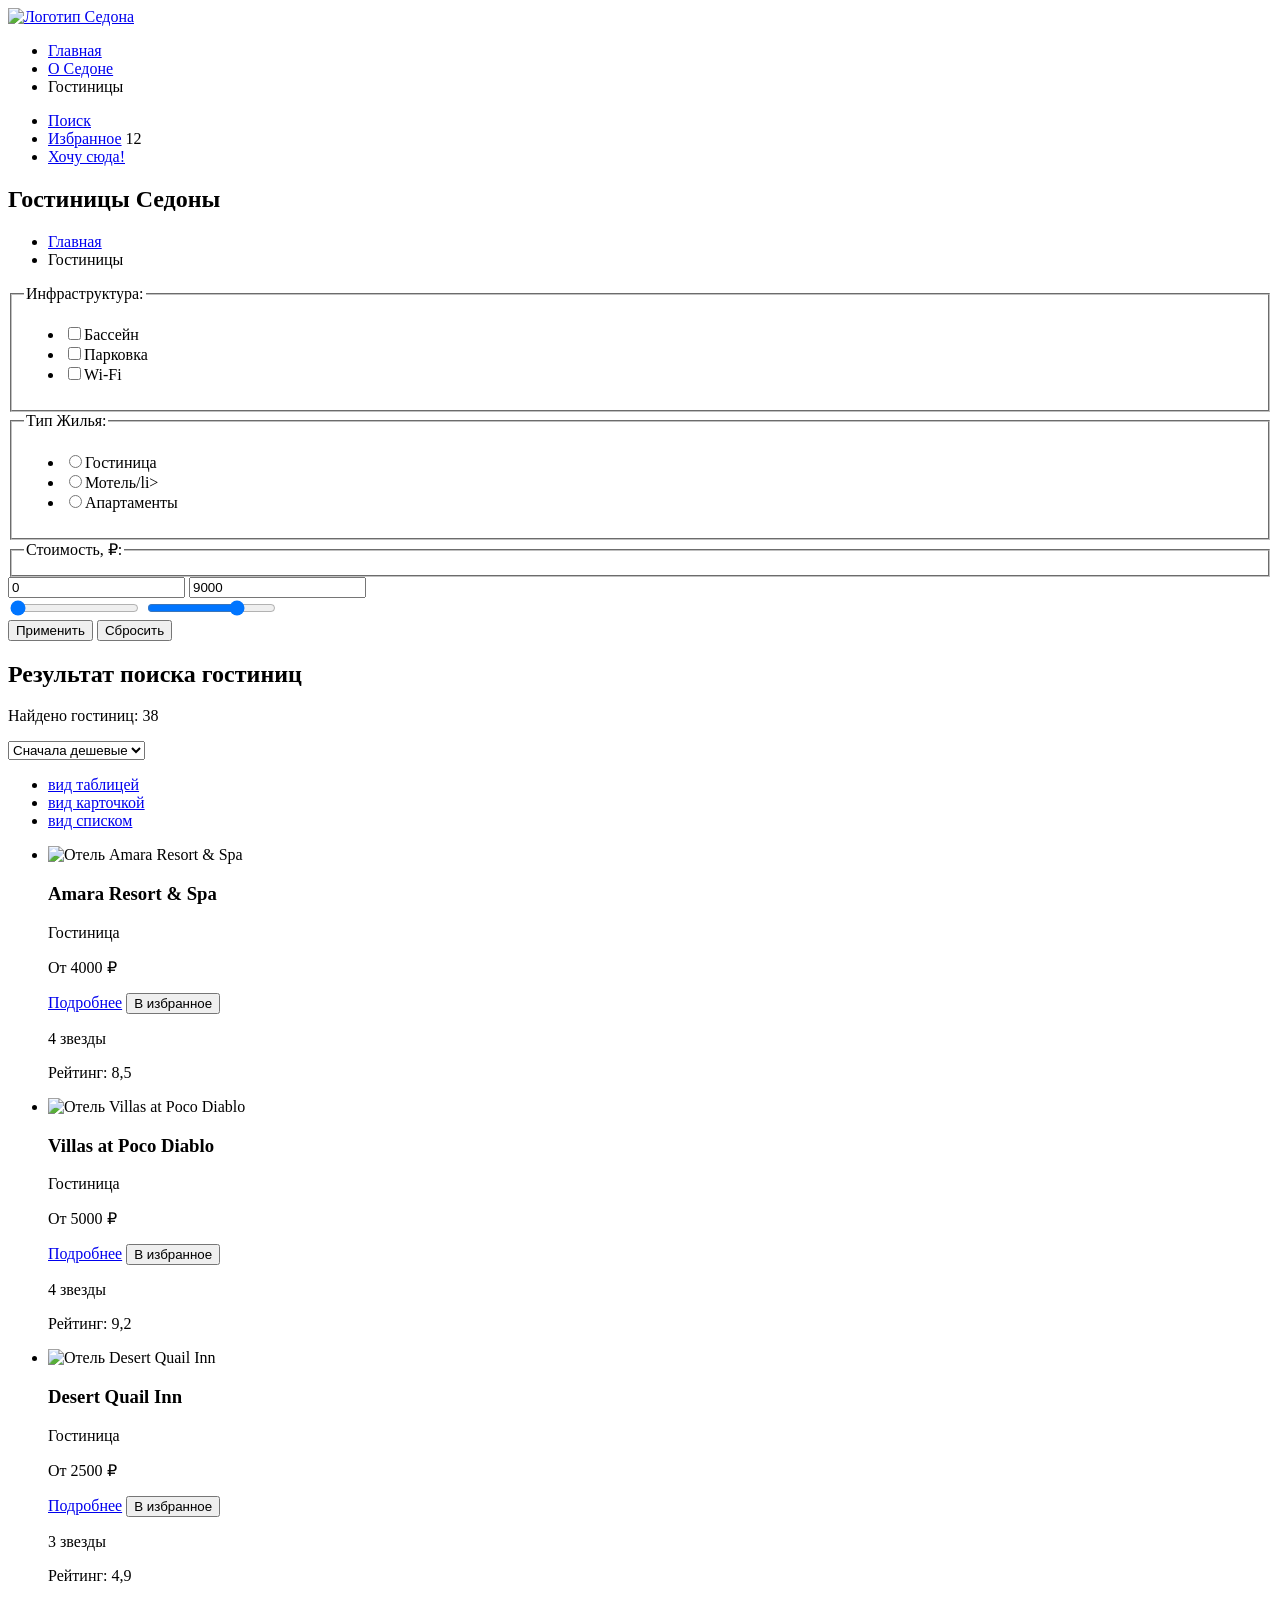
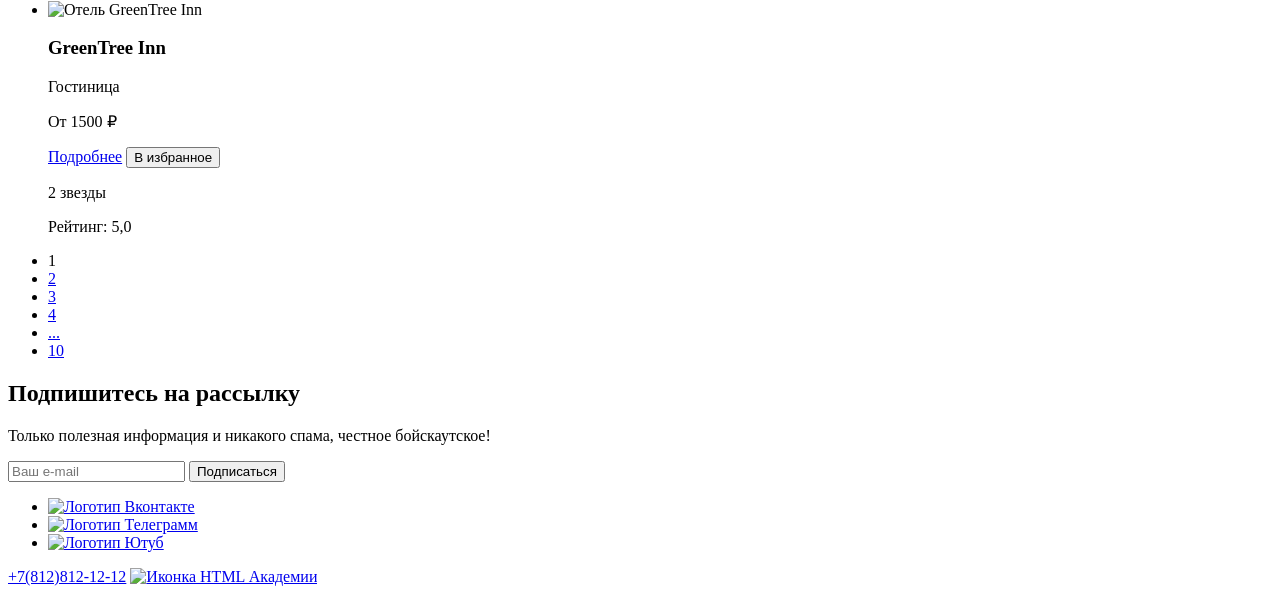
==== catalog.html @ 28d71793 "Добавляет разметку всех страниц" ====
<!DOCTYPE html>
<html lang="ru">

  <head>
    <meta charset="utf-8">
    <title>Гостиницы Седоны</title>
  </head>

  <body>
    <header class="main-header">
      <a href="index.html"><img src="img/logo.sv" alt="Логотип Седона"></a>
      <nav class="navigation">
        <ul class="navigation-list">
          <li class="navigation-item"><a class="navigation-link" href="index.html">Главная</a></li>
          <li class="navigation-item"><a class="navigation-link" href="#">О Седоне</a></li>
          <li class="navigation-item">Гостиницы</li>
        </ul>
        <ul class="navigation-list navigation-user">
          <li class="navigation-item">
            <a class="navigation-link" href="#">
              <span class="visually-hidden">Поиск</span></a>
          </li>
          <li class="navigation-item">
            <a class="navigation-link" href="#">
              <span class="visually-hidden">Избранное</span></a>
            <span class="favourites">12</span>
          </li>
          <li class="navigation-item"><a class="navigation-link" href="#">Хочу сюда!</a>
          </li>
        </ul>
      </nav>
    </header>

    <main class="main-catalog">
      <section class="catalog-filter">
        <h1 class="catalog-filter-title">Гостиницы Седоны</h1>
        <ul class="catalog-filter-nav">
          <li class="catalog-filter-nav-item">
            <a class="catalog-filter-nav-item-home" href="index.html">
              <span class="visually-hidden">Главная</span></a>
          </li>
          <li class="catalog-filter-nav-item-">
            <a class="catalog-filter-nav-item-hotels">Гостиницы</a>
          </li>
        </ul>

        <form class="hotels-filter" action="https://echo.htmlacademy.ru/" method="post">
          <fieldset class="infrastructure">
            <legend class="infrastructure-title">Инфраструктура:</legend>
            <ul class="infrastructure-list">
              <li class="infrastructure-item"><label><input type="checkbox" name="pool" id="pool">Бассейн</label></li>
              <li class="infrastructure-item"><label><input type="checkbox" name="parking" id="parking">Парковка
                </label></li>
              <li class="infrastructure-item"><label><input type="checkbox" name="wifi" id="wifi">Wi-Fi</label></li>
            </ul>
          </fieldset>
          <fieldset class="type-of-housing">
            <legend class="type-of-housing-title">Тип Жилья:</legend>
            <ul class="type-of-housing-list">
              <li class="type-of-housing-item"><label><input type="radio" name="type-of-housing"
                    value="hotel">Гостиница</label></li>
              <li class="type-of-housing-item"><label><input type="radio" name="type-of-housing"
                    value="motel">Мотель</label>/li>
              <li class="type-of-housing-item"><label><input type="radio" name="type-of-housing"
                    value="apartments">Апартаменты</label></li>
            </ul>
          </fieldset>
          <fieldset class="cost">
            <legend class="cost-title">Стоимость, <span>₽</span>:</legend>
          </fieldset>

          <div class="card-container">
            <div class="card-content">
              <input type="text" id="first" placeholder="от" value="0">
              <input type="text" id="second" placeholder="до" value="9000">
            </div>
          </div>
          <div class="rangeslider">
            <input class="min input-ranges" name="range_1" type="range" min="1" max="9000" value="0">
            <input class="max input-ranges" name="range_1" type="range" min="1" max="9000" value="6500">
          </div>
          </div>

          <button class="hotels-filter-btn" type="submit">Применить</button>
          <button class="hotels-filter-btn-reset" type="reset">Сбросить</button>
        </form>
      </section>

      <section class="search-result">
        <h2 class="visually-hidden">Результат поиска гостиниц</h2>
        <p class="search-result-hotels">Найдено гостиниц:
          <span class="search-result-hotels">38</span>
        </p>
        <select name="search-result-select" aria-label="Сортировка">
          <option value="">Сначала дешевые</option>
          <option value="">Сначала дорогие</option>

        </select>

        <ul class="search-result-view">
          <li class="search-result-view-item"><a href="catalog.html?view=tile"><span class="visually-hidden">вид
                таблицей</span></a></li>
          <li class="search-result-view-item"><a href="catalog.html?view=card"><span class="visually-hidden">вид
                карточкой</span></a></li>
          <li class="search-result-view-item"><a href="catalog.html?view=list"><span class="visually-hidden">вид
                списком</span></a></li>
        </ul>
      </section>

      <section class="catalog">
        <ul class="catalog-list">
          <li class="catalog-item">
            <img src="img/hotel-1.jp" alt="Отель Amara Resort & Spa">
            <h3 class="catalog-item-title">Amara Resort & Spa</h3>
            <p class="catalog-item-type">Гостиница</p>
            <p class="catalog-item-price">От 4000 ₽</p>
            <a class="catalog-item-link" href="#">Подробнее</a>
            <button class="catalog-item-btn">В избранное</button>
            <p class="catalog-item-rating-stars"><span class="visually-hidden">4 звезды</span></p>
            <p class="catalog-item-rating">Рейтинг: 8,5</p>
          </li>

          <li class="catalog-item">
            <img src="img/hotel-2.jp" alt="Отель Villas at Poco Diablo">
            <h3 class="catalog-item-title">Villas at Poco Diablo</h3>
            <p class="catalog-item-type">Гостиница</p>
            <p class="catalog-item-price">От 5000 ₽</p>
            <a class="catalog-item-link" href="#">Подробнее</a>
            <button class="catalog-item-btn">В избранное</button>
            <p class="catalog-item-rating-stars"><span class="visually-hidden">4 звезды</span></p>
            <p class="catalog-item-rating">Рейтинг: 9,2</p>
          </li>

          <li class="catalog-item">
            <img src="img/hotel-3.jp" alt="Отель Desert Quail Inn">
            <h3 class="catalog-item-title">Desert Quail Inn</h3>
            <p class="catalog-item-type">Гостиница</p>
            <p class="catalog-item-price">От 2500 ₽</p>
            <a class="catalog-item-link" href="#">Подробнее</a>
            <button class="catalog-item-btn">В избранное</button>
            <p class="catalog-item-rating-stars"><span class="visually-hidden">3 звезды</span></p>
            <p class="catalog-item-rating">Рейтинг: 4,9</p>
          </li>

          <li class="catalog-item">
            <img src="img/hotel-4.jp" alt="Отель GreenTree Inn">
            <h3 class="catalog-item-title">GreenTree Inn</h3>
            <p class="catalog-item-type">Гостиница</p>
            <p class="catalog-item-price">От 1500 ₽</p>
            <a class="catalog-item-link" href="#">Подробнее</a>
            <button class="catalog-item-btn">В избранное</button>
            <p class="catalog-item-rating-stars"><span class="visually-hidden">2 звезды</span></p>
            <p class="catalog-item-rating">Рейтинг: 5,0</p>
          </li>
        </ul>

        <ul class="pagination">
          <li class="pagination-item">
            <a class="pagination-link">1</a>
          </li>
          <li class="pagination-item">
            <a class="pagination-link" href="#">2</a>
          </li>
          <li class="pagination-item">
            <a class="pagination-link" href="#">3</a>
          </li>
          <li class="pagination-item">
            <a class="pagination-link" href="#">4</a>
          </li>
          <li class="pagination-item">
            <a class="pagination-link" href="#">...</a>
          </li>
          <li class="pagination-item">
            <a class="pagination-link" href="#">10</a>
          </li>
        </ul>
      </section>

      <section class="subscribe-catalog">
        <h2 class="subscribe-title">Подпишитесь на рассылку</h2>
        <p class="subscribe-text">Только полезная информация и никакого спама, честное бойскаутское!</p>
        <form class="subscribe-form" action="https://echo.htmlacademy.ru/" method="post">
          <input class="subscribe-input" type="email" name="email" id="email" placeholder="Ваш e-mail" required>
          <button class="subscribe-button" type="submit">Подписаться</button>
        </form>
      </section>





      <footer class="main-footer">
        <ul class="social-list">
          <li class="social-item">
            <a href="https://vk.com/htmlacademy"><img src="img/icon/social-vk.sv" alt="Логотип Вконтакте"></a>
          </li>
          <li class="social-item">
            <a href="https://t.me/htmlacademy"><img src="img/icon/social-telegram.sv" alt="Логотип Телеграмм"></a>
          </li>
          <li class="social-item">
            <a href="https://www.youtube.com/user/htmlacademyru"><img src="img/icon/social-youtube.sv"
                alt="Логотип Ютуб"></a>
          </li>
        </ul>

        <a href="tel:+78128121212">+7(812)812-12-12</a>

        <a href="https://htmlacademy.ru/intensive/htmlcss"><img src="img/htmlacademy.sv"
            alt="Иконка HTML Академии"></a>

      </footer>

    </main>
  </body>

</html>
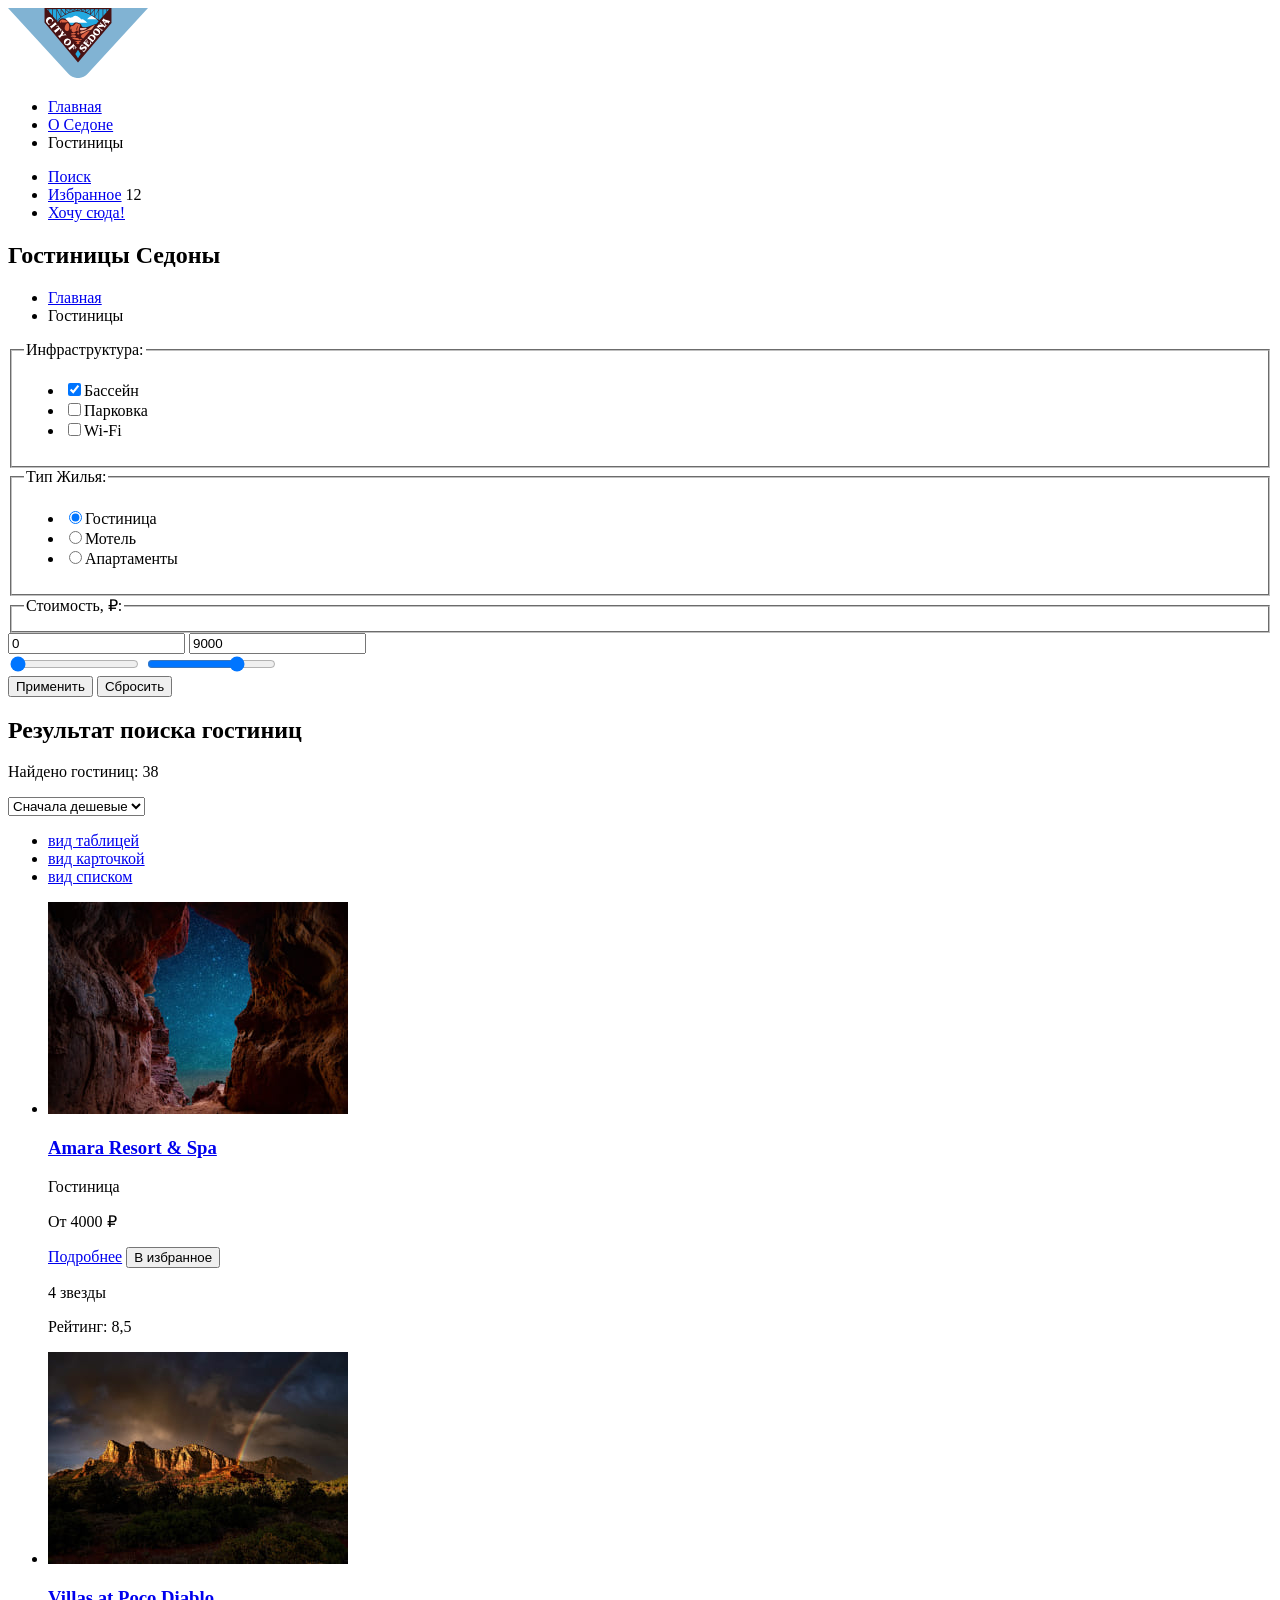
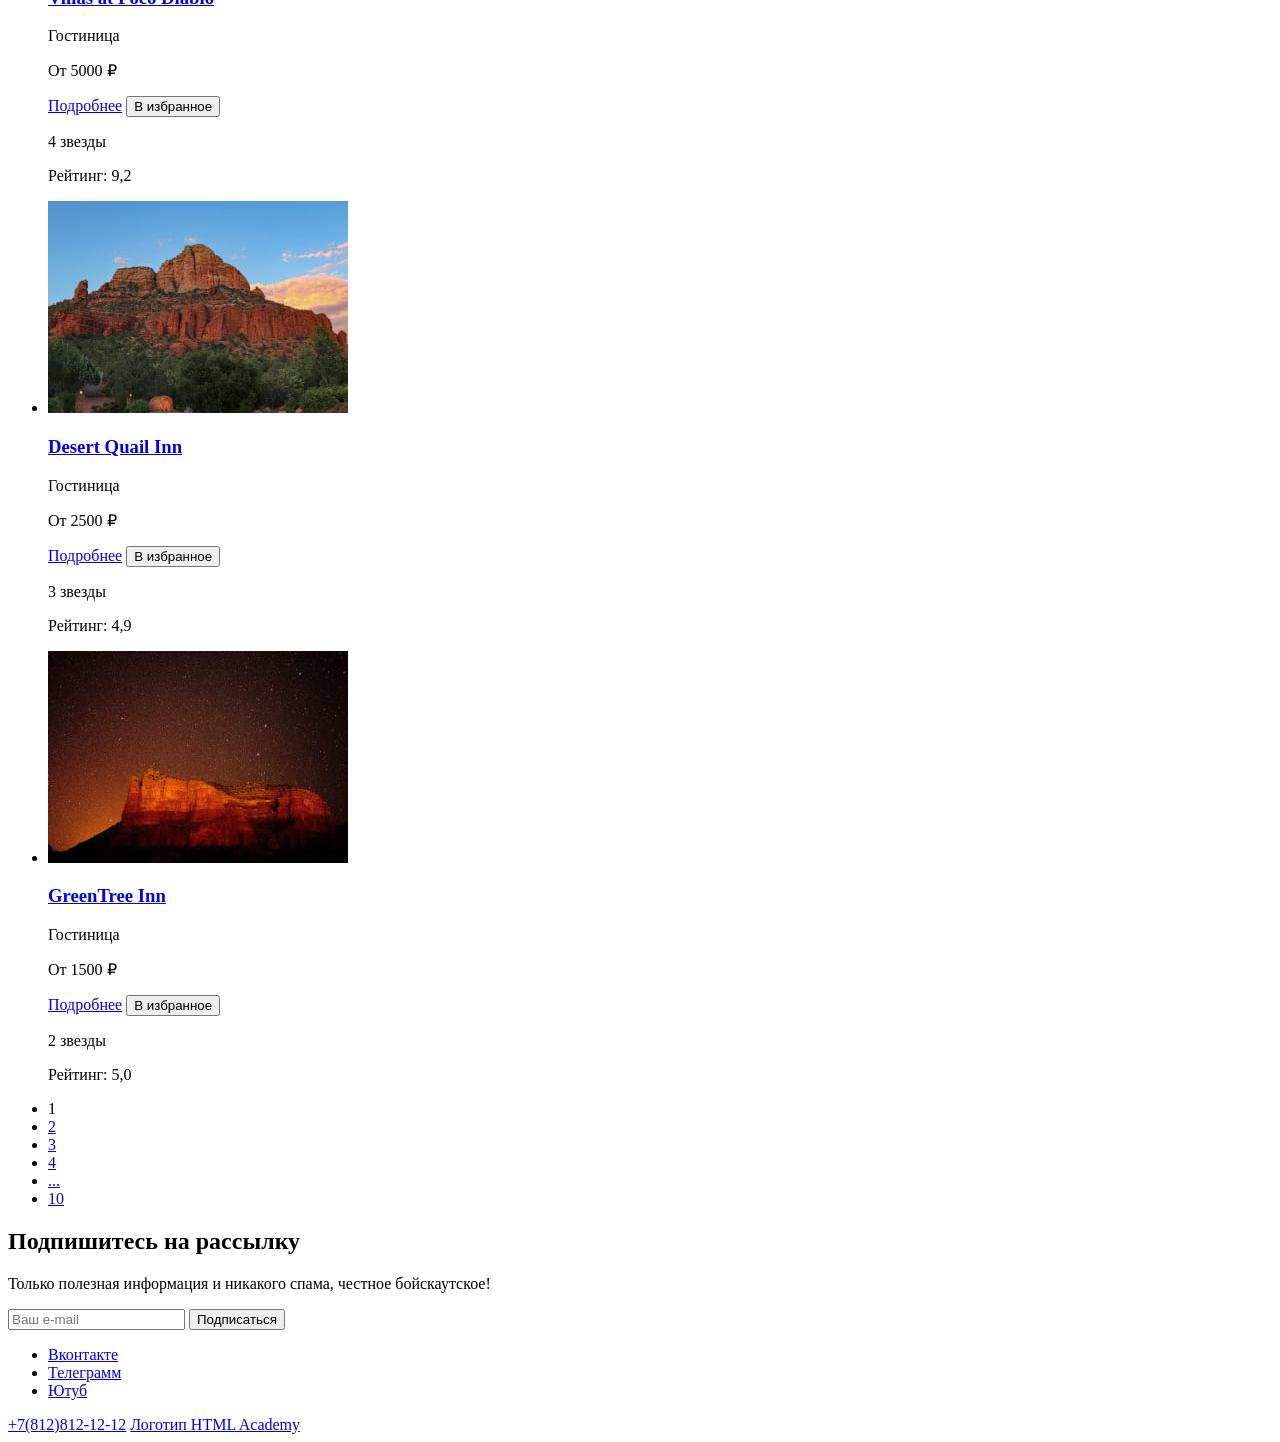
==== commit 34db5333: "Подключает контентные изображения в разметке А также сохраняет все изображения из макета в папке ima" ====
--- a/catalog.html
+++ b/catalog.html
@@ -8,7 +8,7 @@
 
   <body>
     <header class="main-header">
-      <a href="index.html"><img src="img/logo.sv" alt="Логотип Седона"></a>
+      <a href="index.html"><img src="images/logo.svg" width="140" height="70" alt="Логотип Седона"></a>
       <nav class="navigation">
         <ul class="navigation-list">
           <li class="navigation-item"><a class="navigation-link" href="index.html">Главная</a></li>
@@ -44,25 +44,45 @@
           </li>
         </ul>
 
-        <form class="hotels-filter" action="https://echo.htmlacademy.ru/" method="post">
+        <form class="hotels-filter" action="https://echo.htmlacademy.ru/" method="get">
           <fieldset class="infrastructure">
             <legend class="infrastructure-title">Инфраструктура:</legend>
             <ul class="infrastructure-list">
-              <li class="infrastructure-item"><label><input type="checkbox" name="pool" id="pool">Бассейн</label></li>
-              <li class="infrastructure-item"><label><input type="checkbox" name="parking" id="parking">Парковка
-                </label></li>
-              <li class="infrastructure-item"><label><input type="checkbox" name="wifi" id="wifi">Wi-Fi</label></li>
+              <li class="infrastructure-item">
+                <label>
+                  <input type="checkbox" name="pool" id="pool" checked>Бассейн
+                </label>
+              </li>
+              <li class="infrastructure-item">
+                <label>
+                  <input type="checkbox" name="parking" id="parking">Парковка
+                </label>
+              </li>
+              <li class="infrastructure-item">
+                <label>
+                  <input type="checkbox" name="wifi" id="wifi">Wi-Fi
+                </label>
+              </li>
             </ul>
           </fieldset>
           <fieldset class="type-of-housing">
             <legend class="type-of-housing-title">Тип Жилья:</legend>
             <ul class="type-of-housing-list">
-              <li class="type-of-housing-item"><label><input type="radio" name="type-of-housing"
-                    value="hotel">Гостиница</label></li>
-              <li class="type-of-housing-item"><label><input type="radio" name="type-of-housing"
-                    value="motel">Мотель</label>/li>
-              <li class="type-of-housing-item"><label><input type="radio" name="type-of-housing"
-                    value="apartments">Апартаменты</label></li>
+              <li class="type-of-housing-item">
+                <label>
+                  <input type="radio" name="type-of-housing" value="hotel" checked>Гостиница
+                </label>
+              </li>
+              <li class="type-of-housing-item">
+                <label>
+                  <input type="radio" name="type-of-housing" value="motel">Мотель
+                </label>
+              </li>
+              <li class="type-of-housing-item">
+                <label>
+                  <input type="radio" name="type-of-housing" value="apartments">Апартаменты
+                </label>
+              </li>
             </ul>
           </fieldset>
           <fieldset class="cost">
@@ -79,7 +99,6 @@
             <input class="min input-ranges" name="range_1" type="range" min="1" max="9000" value="0">
             <input class="max input-ranges" name="range_1" type="range" min="1" max="9000" value="6500">
           </div>
-          </div>
 
           <button class="hotels-filter-btn" type="submit">Применить</button>
           <button class="hotels-filter-btn-reset" type="reset">Сбросить</button>
@@ -98,57 +117,69 @@
         </select>
 
         <ul class="search-result-view">
-          <li class="search-result-view-item"><a href="catalog.html?view=tile"><span class="visually-hidden">вид
-                таблицей</span></a></li>
-          <li class="search-result-view-item"><a href="catalog.html?view=card"><span class="visually-hidden">вид
-                карточкой</span></a></li>
-          <li class="search-result-view-item"><a href="catalog.html?view=list"><span class="visually-hidden">вид
-                списком</span></a></li>
+          <li class="search-result-view-item">
+            <a href="catalog.html?view=tile">
+              <span class="visually-hidden">вид таблицей</span></a>
+          </li>
+          <li class="search-result-view-item">
+            <a href="catalog.html?view=card"><span class="visually-hidden">вид карточкой</span></a>
+          </li>
+          <li class="search-result-view-item">
+            <a href="catalog.html?view=list"><span class="visually-hidden">вид списком</span></a>
+          </li>
         </ul>
       </section>
 
       <section class="catalog">
         <ul class="catalog-list">
           <li class="catalog-item">
-            <img src="img/hotel-1.jp" alt="Отель Amara Resort & Spa">
-            <h3 class="catalog-item-title">Amara Resort & Spa</h3>
+            <a href="#"><img src="images/hotel-1.jpg" width="300" height="212" alt="Отель Amara Resort & Spa"></a>
+            <a href="#">
+              <h3 class="catalog-item-title">Amara Resort & Spa</h3>
+            </a>
             <p class="catalog-item-type">Гостиница</p>
             <p class="catalog-item-price">От 4000 ₽</p>
             <a class="catalog-item-link" href="#">Подробнее</a>
-            <button class="catalog-item-btn">В избранное</button>
+            <button class="catalog-item-btn" type="button">В избранное</button>
             <p class="catalog-item-rating-stars"><span class="visually-hidden">4 звезды</span></p>
             <p class="catalog-item-rating">Рейтинг: 8,5</p>
           </li>
 
           <li class="catalog-item">
-            <img src="img/hotel-2.jp" alt="Отель Villas at Poco Diablo">
-            <h3 class="catalog-item-title">Villas at Poco Diablo</h3>
+            <a href="#"><img src="images/hotel-2.jpg" width="300" height="212" alt="Отель Villas at Poco Diablo"></a>
+            <a href="#">
+              <h3 class="catalog-item-title">Villas at Poco Diablo</h3>
+            </a>
             <p class="catalog-item-type">Гостиница</p>
             <p class="catalog-item-price">От 5000 ₽</p>
             <a class="catalog-item-link" href="#">Подробнее</a>
-            <button class="catalog-item-btn">В избранное</button>
+            <button class="catalog-item-btn" type="button">В избранное</button>
             <p class="catalog-item-rating-stars"><span class="visually-hidden">4 звезды</span></p>
             <p class="catalog-item-rating">Рейтинг: 9,2</p>
           </li>
 
           <li class="catalog-item">
-            <img src="img/hotel-3.jp" alt="Отель Desert Quail Inn">
-            <h3 class="catalog-item-title">Desert Quail Inn</h3>
+            <a href="#"><img src="images/hotel-3.jpg" width="300" height="212" alt="Отель Desert Quail Inn"></a>
+            <a href="#">
+              <h3 class="catalog-item-title">Desert Quail Inn</h3>
+            </a>
             <p class="catalog-item-type">Гостиница</p>
             <p class="catalog-item-price">От 2500 ₽</p>
             <a class="catalog-item-link" href="#">Подробнее</a>
-            <button class="catalog-item-btn">В избранное</button>
+            <button class="catalog-item-btn" type="button">В избранное</button>
             <p class="catalog-item-rating-stars"><span class="visually-hidden">3 звезды</span></p>
             <p class="catalog-item-rating">Рейтинг: 4,9</p>
           </li>
 
           <li class="catalog-item">
-            <img src="img/hotel-4.jp" alt="Отель GreenTree Inn">
-            <h3 class="catalog-item-title">GreenTree Inn</h3>
+            <a href="#"><img src="images/hotel-4.jpg" width="300" height="212" alt="Отель GreenTree Inn"></a>
+            <a href="#">
+              <h3 class="catalog-item-title">GreenTree Inn</h3>
+            </a>
             <p class="catalog-item-type">Гостиница</p>
             <p class="catalog-item-price">От 1500 ₽</p>
             <a class="catalog-item-link" href="#">Подробнее</a>
-            <button class="catalog-item-btn">В избранное</button>
+            <button class="catalog-item-btn" type="button">В избранное</button>
             <p class="catalog-item-rating-stars"><span class="visually-hidden">2 звезды</span></p>
             <p class="catalog-item-rating">Рейтинг: 5,0</p>
           </li>
@@ -192,21 +223,19 @@
       <footer class="main-footer">
         <ul class="social-list">
           <li class="social-item">
-            <a href="https://vk.com/htmlacademy"><img src="img/icon/social-vk.sv" alt="Логотип Вконтакте"></a>
+            <a href="https://vk.com/htmlacademy">Вконтакте</a>
           </li>
           <li class="social-item">
-            <a href="https://t.me/htmlacademy"><img src="img/icon/social-telegram.sv" alt="Логотип Телеграмм"></a>
+            <a href="https://t.me/htmlacademy">Телеграмм</a>
           </li>
           <li class="social-item">
-            <a href="https://www.youtube.com/user/htmlacademyru"><img src="img/icon/social-youtube.sv"
-                alt="Логотип Ютуб"></a>
+            <a href="https://www.youtube.com/user/htmlacademyru">Ютуб</a>
           </li>
         </ul>
 
         <a href="tel:+78128121212">+7(812)812-12-12</a>
 
-        <a href="https://htmlacademy.ru/intensive/htmlcss"><img src="img/htmlacademy.sv"
-            alt="Иконка HTML Академии"></a>
+        <a href="https://htmlacademy.ru/intensive/htmlcss">Логотип HTML Academy</a>
 
       </footer>
 
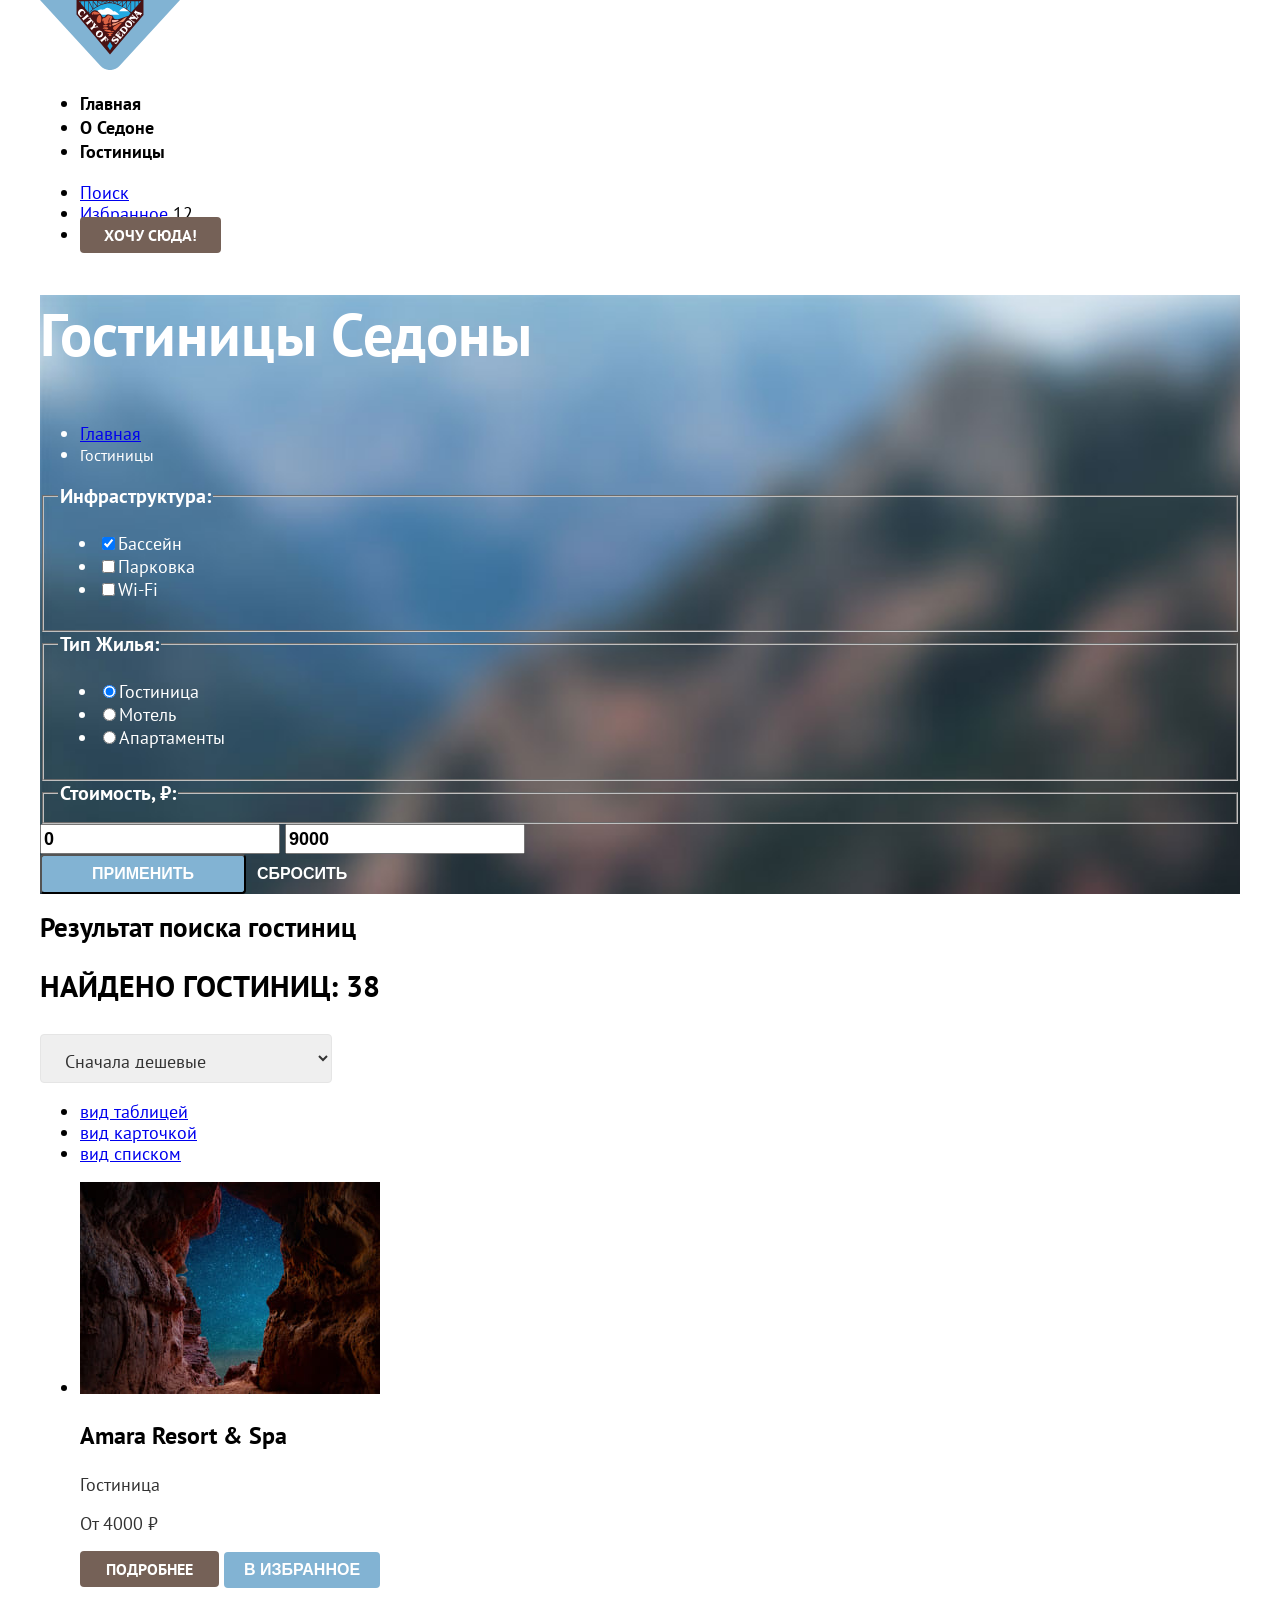
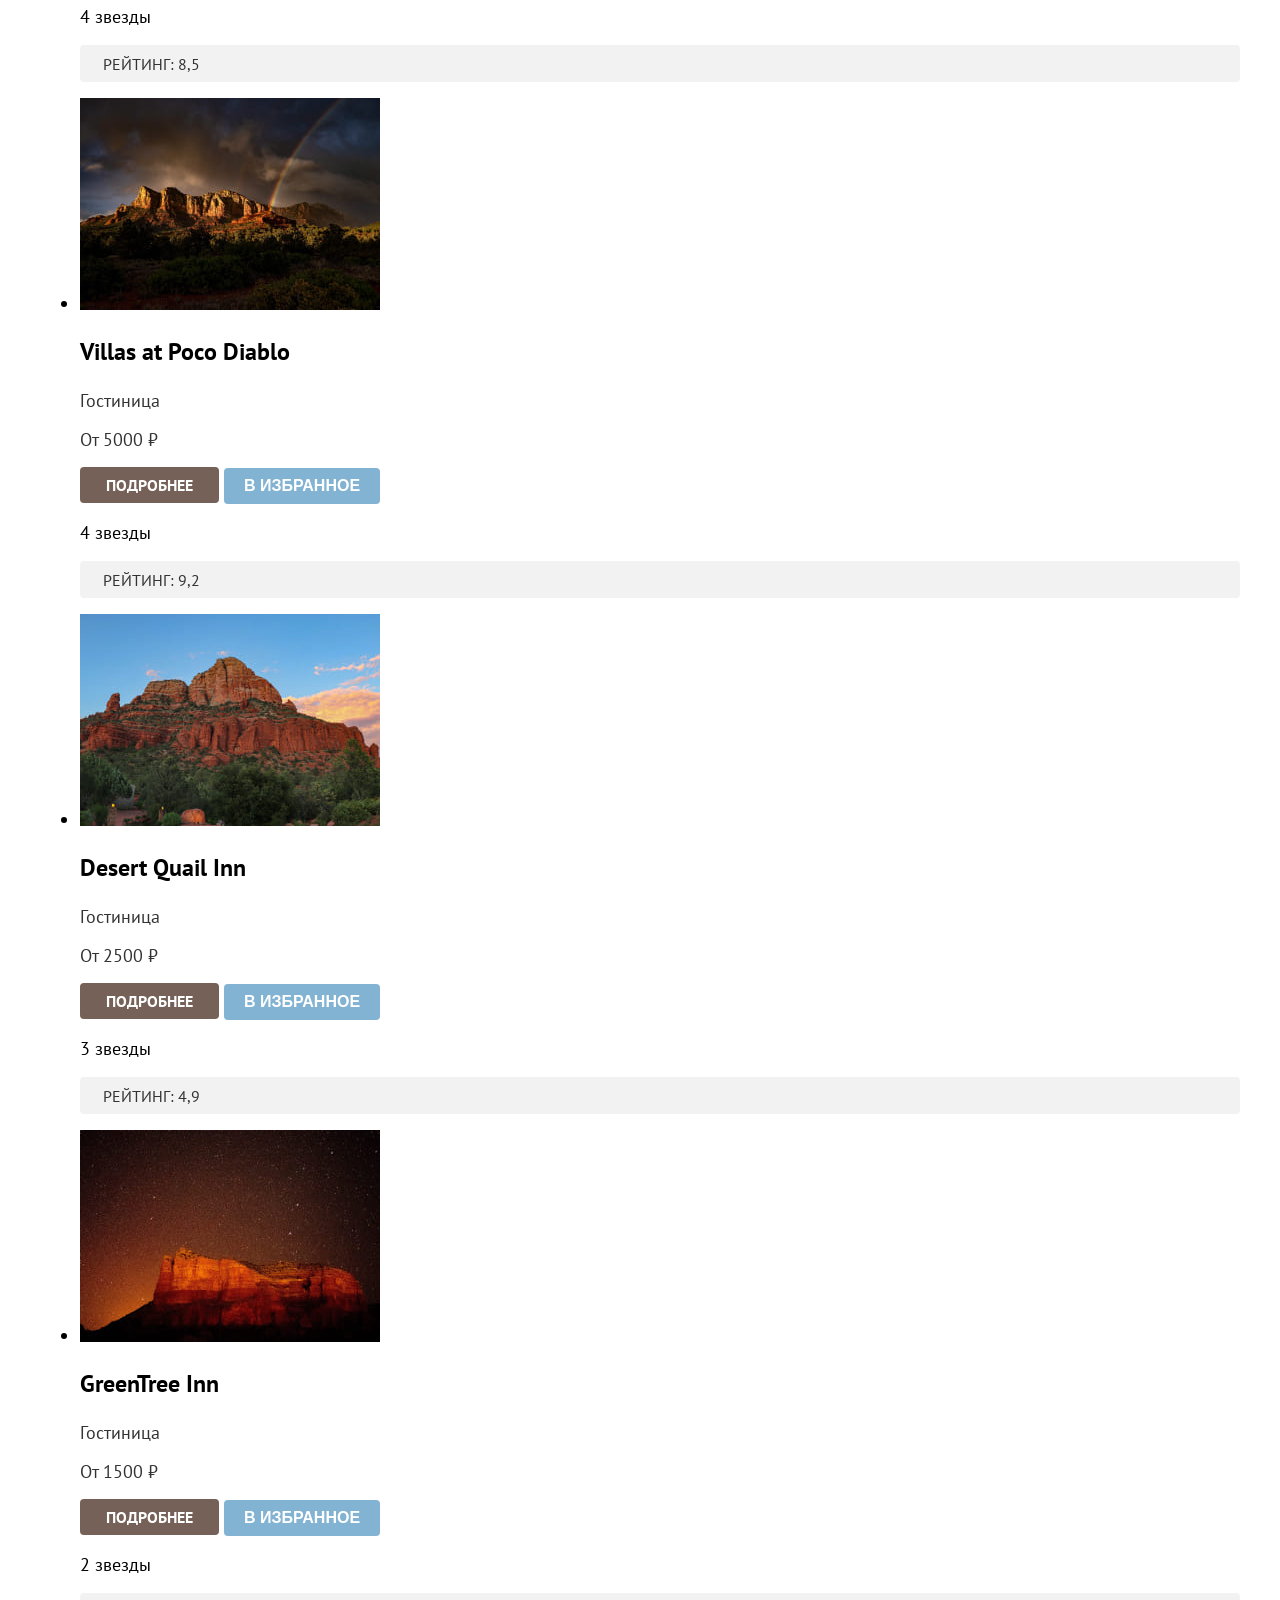
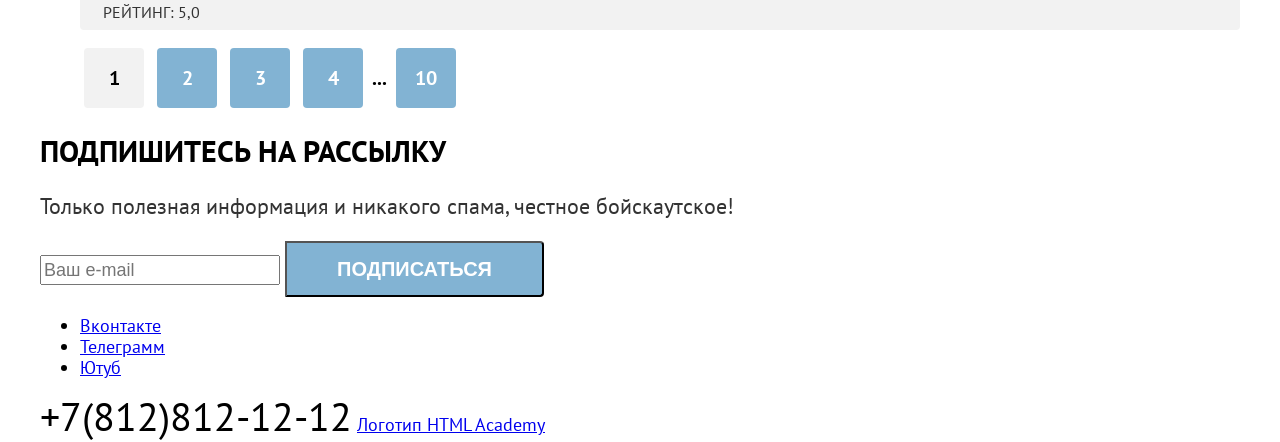
==== commit 3b730220: "Добавляет базовую стилизацию все страниц" ====
--- a/catalog.html
+++ b/catalog.html
@@ -4,6 +4,7 @@
   <head>
     <meta charset="utf-8">
     <title>Гостиницы Седоны</title>
+    <link rel="stylesheet" href="styles/styles.css">
   </head>
 
   <body>
@@ -11,21 +12,28 @@
       <a href="index.html"><img src="images/logo.svg" width="140" height="70" alt="Логотип Седона"></a>
       <nav class="navigation">
         <ul class="navigation-list">
-          <li class="navigation-item"><a class="navigation-link" href="index.html">Главная</a></li>
-          <li class="navigation-item"><a class="navigation-link" href="#">О Седоне</a></li>
-          <li class="navigation-item">Гостиницы</li>
-        </ul>
-        <ul class="navigation-list navigation-user">
           <li class="navigation-item">
-            <a class="navigation-link" href="#">
+            <a class="navigation-link" href="index.html">Главная</a>
+          </li>
+          <li class="navigation-item">
+            <a class="navigation-link" href="#">О Седоне</a>
+          </li>
+          <li class="navigation-item">
+            <a class="navigation-link">Гостиницы</a>
+          </li>
+        </ul>
+        <ul class="navigation-user">
+          <li class="navigation-user-item">
+            <a class="navigation-user-search" href="#">
               <span class="visually-hidden">Поиск</span></a>
           </li>
-          <li class="navigation-item">
-            <a class="navigation-link" href="#">
+          <li class="navigation-user-item">
+            <a class="navigation-user-favourites" href="#">
               <span class="visually-hidden">Избранное</span></a>
             <span class="favourites">12</span>
           </li>
-          <li class="navigation-item"><a class="navigation-link" href="#">Хочу сюда!</a>
+          <li class="navigation-user-item">
+            <a class="navigation-user-btn" href="#">Хочу сюда!</a>
           </li>
         </ul>
       </nav>
@@ -95,10 +103,10 @@
               <input type="text" id="second" placeholder="до" value="9000">
             </div>
           </div>
-          <div class="rangeslider">
+          <!-- <div class="rangeslider">
             <input class="min input-ranges" name="range_1" type="range" min="1" max="9000" value="0">
             <input class="max input-ranges" name="range_1" type="range" min="1" max="9000" value="6500">
-          </div>
+          </div> -->
 
           <button class="hotels-filter-btn" type="submit">Применить</button>
           <button class="hotels-filter-btn-reset" type="reset">Сбросить</button>
@@ -111,9 +119,8 @@
           <span class="search-result-hotels">38</span>
         </p>
         <select name="search-result-select" aria-label="Сортировка">
-          <option value="">Сначала дешевые</option>
-          <option value="">Сначала дорогие</option>
-
+          <option value="" selected>Сначала дешевые</option>
+          <option value="" >Сначала дорогие</option>
         </select>
 
         <ul class="search-result-view">
@@ -186,8 +193,8 @@
         </ul>
 
         <ul class="pagination">
-          <li class="pagination-item">
-            <a class="pagination-link">1</a>
+          <li class="pagination-item pagination-item-active">
+            <a class="pagination-link ">1</a>
           </li>
           <li class="pagination-item">
             <a class="pagination-link" href="#">2</a>
@@ -199,7 +206,7 @@
             <a class="pagination-link" href="#">4</a>
           </li>
           <li class="pagination-item">
-            <a class="pagination-link" href="#">...</a>
+            <span>...</span>
           </li>
           <li class="pagination-item">
             <a class="pagination-link" href="#">10</a>
@@ -208,37 +215,34 @@
       </section>
 
       <section class="subscribe-catalog">
-        <h2 class="subscribe-title">Подпишитесь на рассылку</h2>
-        <p class="subscribe-text">Только полезная информация и никакого спама, честное бойскаутское!</p>
+        <h2 class="subscribe-catalog-title">Подпишитесь на рассылку</h2>
+        <p class="subscribe-catalog-text">Только полезная информация и никакого спама, честное бойскаутское!</p>
         <form class="subscribe-form" action="https://echo.htmlacademy.ru/" method="post">
           <input class="subscribe-input" type="email" name="email" id="email" placeholder="Ваш e-mail" required>
           <button class="subscribe-button" type="submit">Подписаться</button>
         </form>
       </section>
 
-
-
-
-
       <footer class="main-footer">
         <ul class="social-list">
           <li class="social-item">
-            <a href="https://vk.com/htmlacademy">Вконтакте</a>
+            <a href="https://vk.com/htmlacademy">
+              <span class="visually-hidden">Вконтакте</span></a>
           </li>
           <li class="social-item">
-            <a href="https://t.me/htmlacademy">Телеграмм</a>
+            <a href="https://t.me/htmlacademy">
+              <span class="visually-hidden">Телеграмм</span></a>
           </li>
           <li class="social-item">
-            <a href="https://www.youtube.com/user/htmlacademyru">Ютуб</a>
-          </li>
-        </ul>
-
-        <a href="tel:+78128121212">+7(812)812-12-12</a>
-
-        <a href="https://htmlacademy.ru/intensive/htmlcss">Логотип HTML Academy</a>
-
+            <a href="https://www.youtube.com/user/htmlacademyru">
+              <span class="visually-hidden">Ютуб</span></a>
+          </li>
+        </ul>
+        <a class="phone" href="tel:+78128121212">+7(812)812-12-12</a>
+        <a href="https://htmlacademy.ru/intensive/htmlcss">
+          <span class="visually-hidden">Логотип HTML Academy</span>
+        </a>
       </footer>
-
     </main>
   </body>
 
--- a/styles/styles.css
+++ b/styles/styles.css
@@ -0,0 +1,320 @@
+@font-face {
+  font-family: "PT Sans";
+  font-weight: 400;
+  font-style: normal;
+  src: url(../fonts/ptsans-400.woff2) format(woff2);
+  font-display: swap;
+}
+
+@font-face {
+  font-family: "PT Sans";
+  font-weight: 700;
+  font-style: normal;
+  src: url(../fonts/ptsans-700.woff2) format(woff2);
+  font-display: swap;
+}
+
+body {
+  font-family: "PT Sans", sans-serif;
+  font-size: 18px;
+  line-height: 21px;
+  background-color: #ffffff;
+  color: #000000;
+  width: 1200px;
+  margin: 0 auto;
+}
+
+/* .visually-hidden {
+  display: none;
+} */
+
+
+
+.navigation-link {
+  font-style: 20px;
+  line-height: 24px;
+  font-weight: bold;
+  color: #000000;
+  text-decoration: none;
+  list-style-type: none;
+}
+
+.navigation-user-btn {
+  font-size: 16px;
+  line-height: 20px;
+  text-transform: uppercase;
+  text-decoration: none;
+  font-weight: bold;
+  width: 160px;
+  height: 36px;
+  padding: 8px 24px;
+  background-color: #756157;
+  color: #ffffff;
+  border-radius: 4px;
+}
+
+/* Главная */
+.hero {
+  height: 485px;
+  background-image: url(../images/divider.svg),
+    url(../images/index-background.jpg);
+  background-repeat: no-repeat, no-repeat;
+  background-position: bottom, center;
+  background-size: 100% auto, cover;
+  background-color: rgba(131, 179, 211, 0.20);
+}
+
+.hero img {
+  display: block;
+  margin: 0 auto;
+  padding: 51px 371px 80px 371px;
+}
+
+
+.reasons-title,
+.service-title,
+.interested-title,
+.subscribe-title,
+.search-result-hotels,
+.subscribe-catalog-title {
+  font-size: 30px;
+  line-height: 36px;
+  font-weight: bold;
+  text-transform: uppercase;
+}
+
+.reason-text,
+.service-text,
+.interested-text,
+.subscribe-text,
+.subscribe-catalog-text {
+  font-size: 22px;
+  line-height: 26px;
+}
+
+.reasons-item-title,
+.service-item-title {
+  font-size: 24px;
+  line-height: 28px;
+  font-weight: bold;
+  text-transform: uppercase;
+}
+
+.service-item-text {
+  color: #333333;
+}
+
+.reasons-item-first,
+.reasons-item-fifth {
+  background-color: #82B3D3;
+}
+
+.reasons-item-second,
+.reasons-item-fourth {
+  background-color: rgba(131, 179, 211, 0.12);
+}
+
+.reasons-item-third {
+  background-color: rgba(131, 179, 211, 0.2);
+}
+
+.reasons-item-first,
+.reasons-item-fifth {
+  color: #ffffff;
+}
+
+.service-item-first,
+.service-item-third {
+  background-color: rgba(131, 179, 211, 0.12);
+}
+
+.search-button,
+.subscribe-button {
+  font-size: 20px;
+  line-height: 36px;
+  font-weight: bold;
+  text-transform: uppercase;
+  color: #ffffff;
+}
+
+.search-button {
+  background-color: #756157;
+  padding: 8px 50px;
+  border-radius: 4px;
+  cursor: pointer;
+}
+
+.subscribe-button {
+  background-color: #82B3D3;
+  padding: 8px 50px;
+  border-radius: 0 4px 4px 0;
+  cursor: pointer;
+}
+
+.subscribe {
+  height: 414px;
+  background-image: url(../images/subscriber-background.jpg);
+  background-repeat: no-repeat;
+  background-size: 100% auto;
+  background-color: rgba(131, 179, 211, 1);
+}
+
+.subscribe-title,
+.subscribe-text {
+  color: #ffffff;
+}
+
+.subscribe-input {
+  font-size: 18px;
+  line-height: 24px;
+}
+
+.phone {
+  font-size: 40px;
+  line-height: 40px;
+  color: #000000;
+  text-decoration: none;
+}
+
+
+/* Каталог */
+.catalog-filter {
+  background-image: url(../images/catalog-background.jpg);
+  background-repeat: no-repeat;
+  background-size: cover;
+  background-color: rgba(131, 179, 211, 1);
+  color: #ffffff;
+}
+
+.catalog-filter-title {
+  font-size: 60px;
+  line-height: 78px;
+  font-weight: bold;
+}
+
+.catalog-filter-nav-item-hotels {
+  font-size: 16px;
+  line-height: 21px;
+}
+
+.infrastructure-title,
+.type-of-housing-title,
+.cost-title {
+  font-size: 20px;
+  line-height: 24px;
+  font-weight: bold;
+}
+
+.infrastructure-item,
+.type-of-housing-item {
+  line-height: 23px;
+}
+
+.card-content input {
+  font-size: 18px;
+  line-height: 24px;
+  font-weight: bold;
+}
+
+.hotels-filter-btn,
+.hotels-filter-btn-reset,
+.catalog-item-link,
+.catalog-item-btn {
+  font-size: 16px;
+  line-height: 20px;
+  font-weight: bold;
+  text-transform: uppercase;
+  color: #ffffff;
+}
+
+.hotels-filter-btn {
+  padding: 8px 50px;
+  background-color: #82B3D3;
+  border-radius: 4px;
+  cursor: pointer;
+}
+
+.hotels-filter-btn-reset {
+  border: none;
+  background: none;
+  cursor: pointer;
+}
+
+.search-result select {
+  width: 292px;
+  height: 49px;
+  font-family: inherit;
+  font-size: 18px;
+  line-height: 21px;
+  color: #333333;
+  padding: 14px 13px 14px 20px;
+  border: 1px solid #e5e5e5;
+  border-radius: 4px;
+}
+
+.catalog-item-link {
+  padding: 8px 26px;
+  background-color: #756157;
+  border-radius: 4px;
+}
+
+.catalog-item-btn {
+  padding: 8px 20px;
+  background-color: #82B3D3;
+  border: none;
+  border-radius: 4px;
+  cursor: pointer;
+}
+
+.catalog-item-title {
+  font-size: 24px;
+  line-height: 28px;
+  font-weight: bold;
+  color: #000000;
+}
+
+.catalog-item a {
+  text-decoration: none;
+}
+
+.catalog-item-type,
+.catalog-item-price,
+.catalog-item-rating,
+.subscribe-catalog-text {
+  color: #333333;
+}
+
+.catalog-item-rating {
+  font-size: 16px;
+  line-height: 20px;
+  text-transform: uppercase;
+  background-color: #f2f2f2;
+  border-radius: 4px;
+  padding: 9px 22px 8px 23px;
+}
+
+
+.pagination-item {
+  display: inline-block;
+  font-size: 20px;
+  line-height: 36px;
+  font-weight: bold;
+}
+
+.pagination a {
+  display: inline-block;
+  width: 60px;
+  height: 60px;
+  border-radius: 4px;
+  margin: 0 4px;
+  text-decoration: none;
+  color: #ffffff;
+  background-color: #82B3D3;
+  text-align: center;
+  line-height: 60px;
+}
+
+.pagination-item-active a {
+  color: #000000;
+  background-color: #f2f2f2;
+}
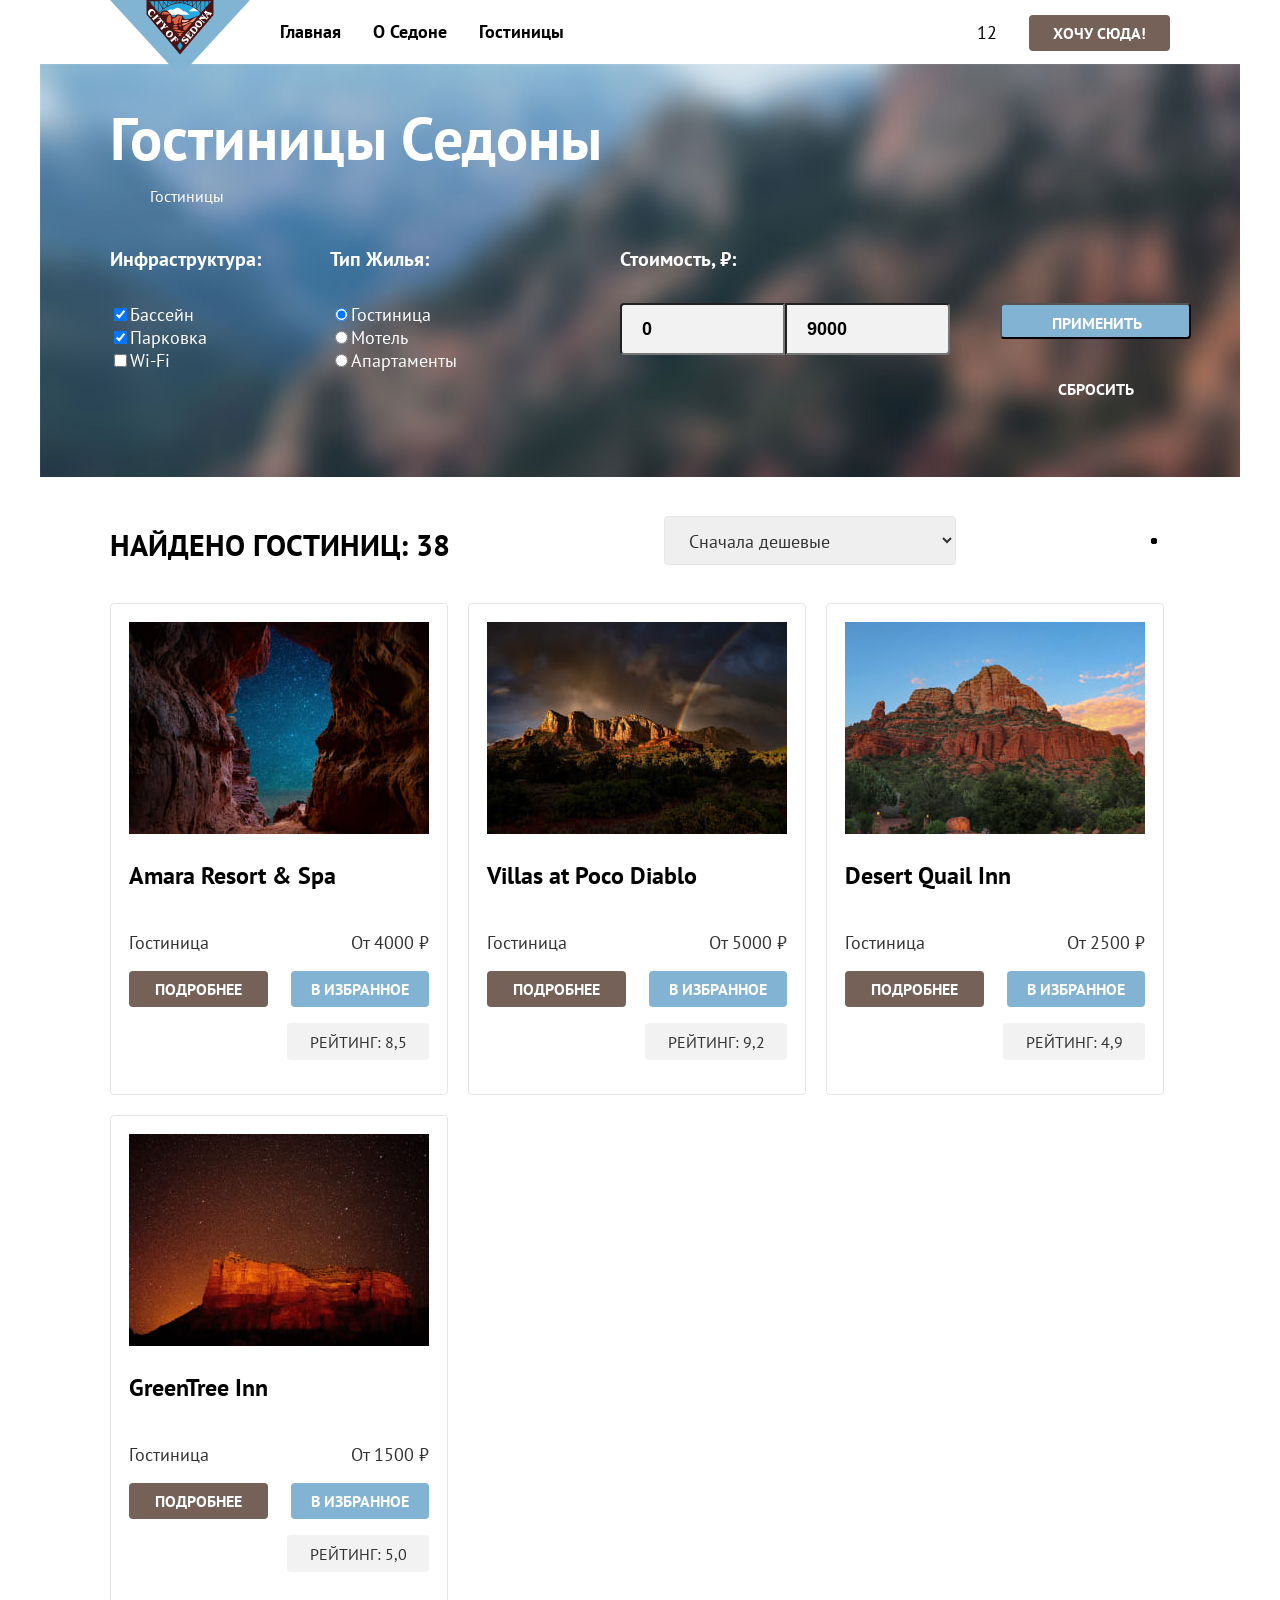
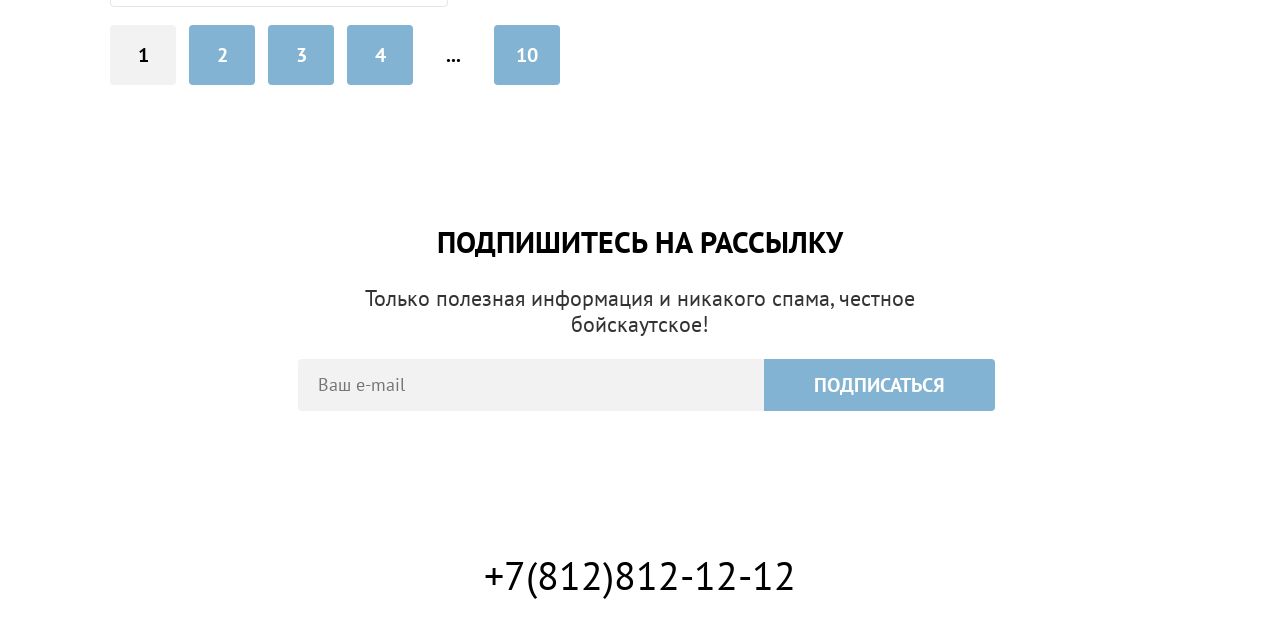
==== commit bc9c2451: "Добавляет сетки для всех страниц" ====
--- a/catalog.html
+++ b/catalog.html
@@ -9,7 +9,11 @@
 
   <body>
     <header class="main-header">
-      <a href="index.html"><img src="images/logo.svg" width="140" height="70" alt="Логотип Седона"></a>
+      <div class="logo-wrapper">
+        <a href="index.html">
+          <img src="images/logo.svg" width="140" height="70" alt="Логотип Седона">
+        </a>
+      </div>
       <nav class="navigation">
         <ul class="navigation-list">
           <li class="navigation-item">
@@ -19,9 +23,11 @@
             <a class="navigation-link" href="#">О Седоне</a>
           </li>
           <li class="navigation-item">
-            <a class="navigation-link">Гостиницы</a>
-          </li>
-        </ul>
+            <a class="navigation-link" href="catalog.html">Гостиницы</a>
+          </li>
+        </ul>
+      </nav>
+      <div class="right-menu">
         <ul class="navigation-user">
           <li class="navigation-user-item">
             <a class="navigation-user-search" href="#">
@@ -36,10 +42,10 @@
             <a class="navigation-user-btn" href="#">Хочу сюда!</a>
           </li>
         </ul>
-      </nav>
+      </div>
     </header>
 
-    <main class="main-catalog">
+    <main class="main-container main-catalog">
       <section class="catalog-filter">
         <h1 class="catalog-filter-title">Гостиницы Седоны</h1>
         <ul class="catalog-filter-nav">
@@ -63,7 +69,7 @@
               </li>
               <li class="infrastructure-item">
                 <label>
-                  <input type="checkbox" name="parking" id="parking">Парковка
+                  <input type="checkbox" name="parking" id="parking" checked>Парковка
                 </label>
               </li>
               <li class="infrastructure-item">
@@ -95,34 +101,32 @@
           </fieldset>
           <fieldset class="cost">
             <legend class="cost-title">Стоимость, <span>₽</span>:</legend>
+            <div class="card-container">
+              <div class="card-content">
+                <input type="text" id="first" placeholder="от" value="0">
+                <input type="text" id="second" placeholder="до" value="9000">
+              </div>
+              <!-- здесь будет двойной слайдер -->
+            </div>
           </fieldset>
-
-          <div class="card-container">
-            <div class="card-content">
-              <input type="text" id="first" placeholder="от" value="0">
-              <input type="text" id="second" placeholder="до" value="9000">
-            </div>
+          <div class="hotel-filter-buttons">
+            <button class="hotels-filter-btn" type="submit">Применить</button>
+            <button class="hotels-filter-btn-reset" type="reset">Сбросить</button>
           </div>
-          <!-- <div class="rangeslider">
-            <input class="min input-ranges" name="range_1" type="range" min="1" max="9000" value="0">
-            <input class="max input-ranges" name="range_1" type="range" min="1" max="9000" value="6500">
-          </div> -->
-
-          <button class="hotels-filter-btn" type="submit">Применить</button>
-          <button class="hotels-filter-btn-reset" type="reset">Сбросить</button>
         </form>
       </section>
 
       <section class="search-result">
-        <h2 class="visually-hidden">Результат поиска гостиниц</h2>
-        <p class="search-result-hotels">Найдено гостиниц:
-          <span class="search-result-hotels">38</span>
-        </p>
+        <div class="result-wrapper">
+          <h2 class="visually-hidden">Результат поиска гостиниц</h2>
+          <p class="search-result-hotels">Найдено гостиниц:
+            <span class="search-result-hotels">38</span>
+          </p>
+        </div>
         <select name="search-result-select" aria-label="Сортировка">
           <option value="" selected>Сначала дешевые</option>
-          <option value="" >Сначала дорогие</option>
+          <option value="">Сначала дорогие</option>
         </select>
-
         <ul class="search-result-view">
           <li class="search-result-view-item">
             <a href="catalog.html?view=tile">
@@ -144,12 +148,18 @@
             <a href="#">
               <h3 class="catalog-item-title">Amara Resort & Spa</h3>
             </a>
-            <p class="catalog-item-type">Гостиница</p>
-            <p class="catalog-item-price">От 4000 ₽</p>
-            <a class="catalog-item-link" href="#">Подробнее</a>
-            <button class="catalog-item-btn" type="button">В избранное</button>
-            <p class="catalog-item-rating-stars"><span class="visually-hidden">4 звезды</span></p>
-            <p class="catalog-item-rating">Рейтинг: 8,5</p>
+            <div class="catalog-item-type-wrapper">
+              <p class="catalog-item-type">Гостиница</p>
+              <p class="catalog-item-price">От 4000 ₽</p>
+            </div>
+            <div class="catalog-item-link-wrapper">
+              <a class="catalog-item-link" href="#">Подробнее</a>
+              <button class="catalog-item-btn" type="button">В избранное</button>
+            </div>
+            <div class="catalog-item-rating-wrapper">
+              <p class="catalog-item-rating-stars"><span class="visually-hidden">4 звезды</span></p>
+              <p class="catalog-item-rating">Рейтинг: 8,5</p>
+            </div>
           </li>
 
           <li class="catalog-item">
@@ -157,12 +167,18 @@
             <a href="#">
               <h3 class="catalog-item-title">Villas at Poco Diablo</h3>
             </a>
-            <p class="catalog-item-type">Гостиница</p>
-            <p class="catalog-item-price">От 5000 ₽</p>
-            <a class="catalog-item-link" href="#">Подробнее</a>
-            <button class="catalog-item-btn" type="button">В избранное</button>
-            <p class="catalog-item-rating-stars"><span class="visually-hidden">4 звезды</span></p>
-            <p class="catalog-item-rating">Рейтинг: 9,2</p>
+            <div class="catalog-item-type-wrapper">
+              <p class="catalog-item-type">Гостиница</p>
+              <p class="catalog-item-price">От 5000 ₽</p>
+            </div>
+            <div class="catalog-item-link-wrapper">
+              <a class="catalog-item-link" href="#">Подробнее</a>
+              <button class="catalog-item-btn" type="button">В избранное</button>
+            </div>
+            <div class="catalog-item-rating-wrapper">
+              <p class="catalog-item-rating-stars"><span class="visually-hidden">4 звезды</span></p>
+              <p class="catalog-item-rating">Рейтинг: 9,2</p>
+            </div>
           </li>
 
           <li class="catalog-item">
@@ -170,12 +186,18 @@
             <a href="#">
               <h3 class="catalog-item-title">Desert Quail Inn</h3>
             </a>
-            <p class="catalog-item-type">Гостиница</p>
-            <p class="catalog-item-price">От 2500 ₽</p>
-            <a class="catalog-item-link" href="#">Подробнее</a>
-            <button class="catalog-item-btn" type="button">В избранное</button>
-            <p class="catalog-item-rating-stars"><span class="visually-hidden">3 звезды</span></p>
-            <p class="catalog-item-rating">Рейтинг: 4,9</p>
+            <div class="catalog-item-type-wrapper">
+              <p class="catalog-item-type">Гостиница</p>
+              <p class="catalog-item-price">От 2500 ₽</p>
+            </div>
+            <div class="catalog-item-link-wrapper">
+              <a class="catalog-item-link" href="#">Подробнее</a>
+              <button class="catalog-item-btn" type="button">В избранное</button>
+            </div>
+            <div class="catalog-item-rating-wrapper">
+              <p class="catalog-item-rating-stars"><span class="visually-hidden">3 звезды</span></p>
+              <p class="catalog-item-rating">Рейтинг: 4,9</p>
+            </div>
           </li>
 
           <li class="catalog-item">
@@ -183,12 +205,18 @@
             <a href="#">
               <h3 class="catalog-item-title">GreenTree Inn</h3>
             </a>
-            <p class="catalog-item-type">Гостиница</p>
-            <p class="catalog-item-price">От 1500 ₽</p>
-            <a class="catalog-item-link" href="#">Подробнее</a>
-            <button class="catalog-item-btn" type="button">В избранное</button>
-            <p class="catalog-item-rating-stars"><span class="visually-hidden">2 звезды</span></p>
-            <p class="catalog-item-rating">Рейтинг: 5,0</p>
+            <div class="catalog-item-type-wrapper">
+              <p class="catalog-item-type">Гостиница</p>
+              <p class="catalog-item-price">От 1500 ₽</p>
+            </div>
+            <div class="catalog-item-link-wrapper">
+              <a class="catalog-item-link" href="#">Подробнее</a>
+              <button class="catalog-item-btn" type="button">В избранное</button>
+            </div>
+            <div class="catalog-item-rating-wrapper">
+              <p class="catalog-item-rating-stars"><span class="visually-hidden">2 звезды</span></p>
+              <p class="catalog-item-rating">Рейтинг: 5,0</p>
+            </div>
           </li>
         </ul>
 
@@ -205,8 +233,7 @@
           <li class="pagination-item">
             <a class="pagination-link" href="#">4</a>
           </li>
-          <li class="pagination-item">
-            <span>...</span>
+          <li class="pagination-item"><span>...</span>
           </li>
           <li class="pagination-item">
             <a class="pagination-link" href="#">10</a>
@@ -215,35 +242,36 @@
       </section>
 
       <section class="subscribe-catalog">
-        <h2 class="subscribe-catalog-title">Подпишитесь на рассылку</h2>
-        <p class="subscribe-catalog-text">Только полезная информация и никакого спама, честное бойскаутское!</p>
-        <form class="subscribe-form" action="https://echo.htmlacademy.ru/" method="post">
-          <input class="subscribe-input" type="email" name="email" id="email" placeholder="Ваш e-mail" required>
-          <button class="subscribe-button" type="submit">Подписаться</button>
-        </form>
-      </section>
-
-      <footer class="main-footer">
-        <ul class="social-list">
-          <li class="social-item">
-            <a href="https://vk.com/htmlacademy">
-              <span class="visually-hidden">Вконтакте</span></a>
-          </li>
-          <li class="social-item">
-            <a href="https://t.me/htmlacademy">
-              <span class="visually-hidden">Телеграмм</span></a>
-          </li>
-          <li class="social-item">
-            <a href="https://www.youtube.com/user/htmlacademyru">
-              <span class="visually-hidden">Ютуб</span></a>
-          </li>
-        </ul>
-        <a class="phone" href="tel:+78128121212">+7(812)812-12-12</a>
-        <a href="https://htmlacademy.ru/intensive/htmlcss">
-          <span class="visually-hidden">Логотип HTML Academy</span>
-        </a>
-      </footer>
+        <div class="subscribe-section-description">
+          <h2 class="subscribe-catalog-title">Подпишитесь на рассылку</h2>
+          <p class="subscribe-catalog-text">Только полезная информация и никакого спама, честное бойскаутское!</p>
+          <form class="subscribe-form" action="https://echo.htmlacademy.ru/" method="post">
+            <input class="subscribe-input" type="email" name="email" id="email" placeholder="Ваш e-mail" required>
+            <button class="subscribe-button" type="submit">Подписаться</button>
+          </form>
+        </div>
+      </section>
     </main>
+    <footer class="main-footer">
+      <ul class="social-list">
+        <li class="social-item">
+          <a href="https://vk.com/htmlacademy">
+            <span class="visually-hidden">Вконтакте</span></a>
+        </li>
+        <li class="social-item">
+          <a href="https://t.me/htmlacademy">
+            <span class="visually-hidden">Телеграмм</span></a>
+        </li>
+        <li class="social-item">
+          <a href="https://www.youtube.com/user/htmlacademyru">
+            <span class="visually-hidden">Ютуб</span></a>
+        </li>
+      </ul>
+      <a class="phone" href="tel:+78128121212">+7(812)812-12-12</a>
+      <a class="logo-htmlacademy" href="https://htmlacademy.ru/intensive/htmlcss">
+        <span class="visually-hidden">Логотип HTML Academy</span>
+      </a>
+    </footer>
   </body>
 
 </html>
--- a/styles/styles.css
+++ b/styles/styles.css
@@ -2,7 +2,7 @@
   font-family: "PT Sans";
   font-weight: 400;
   font-style: normal;
-  src: url(../fonts/ptsans-400.woff2) format(woff2);
+  src: url("../fonts/ptsans-400.woff2") format(woff2);
   font-display: swap;
 }
 
@@ -10,30 +10,70 @@
   font-family: "PT Sans";
   font-weight: 700;
   font-style: normal;
-  src: url(../fonts/ptsans-700.woff2) format(woff2);
+  src: url("../fonts/ptsans-700.woff2") format(woff2);
   font-display: swap;
 }
 
+html {
+  height: 100%;
+}
+
 body {
+  display: flex;
+  flex-direction: column;
+  min-height: 100%;
   font-family: "PT Sans", sans-serif;
   font-size: 18px;
   line-height: 21px;
   background-color: #ffffff;
   color: #000000;
-  width: 1200px;
+  margin: 0;
+}
+
+.main-container {
+  flex-grow: 1;
+  max-width: 1200px;
   margin: 0 auto;
 }
 
-/* .visually-hidden {
+/* скрытие невидимого контента(временно отключено) */
+.visually-hidden {
   display: none;
-} */
-
-
+}
+
+.main-header {
+  display: flex;
+  justify-content: space-between;
+  align-items: center;
+  width: 1060px;
+  height: 64px;
+  margin: 0 auto;
+}
+
+.navigation {
+  min-width: 450px;
+  margin-right: auto;
+  margin-left: 30px;
+}
+
+.navigation-list {
+  list-style: none;
+  padding: 0;
+  display: flex;
+  gap: 32px;
+}
+
+.navigation-user {
+  list-style: none;
+  padding: 0;
+  display: flex;
+  gap: 32px;
+}
 
 .navigation-link {
   font-style: 20px;
   line-height: 24px;
-  font-weight: bold;
+  font-weight: 700;
   color: #000000;
   text-decoration: none;
   list-style-type: none;
@@ -44,20 +84,35 @@
   line-height: 20px;
   text-transform: uppercase;
   text-decoration: none;
-  font-weight: bold;
-  width: 160px;
-  height: 36px;
+  font-weight: 700;
+  min-width: 160px;
+  min-height: 36px;
   padding: 8px 24px;
   background-color: #756157;
   color: #ffffff;
   border-radius: 4px;
 }
 
+.logo-wrapper {
+  position: relative;
+  /* margin-left: 70px; */
+  align-self: flex-start;
+  max-width: 140px;
+}
+
+.right-menu {
+  list-style: none;
+  padding: 0;
+  display: flex;
+  justify-content: end;
+  gap: 32px;
+  width: 268px;
+}
+
 /* Главная */
 .hero {
-  height: 485px;
-  background-image: url(../images/divider.svg),
-    url(../images/index-background.jpg);
+  background-image: url("../images/divider.svg"),
+    url("../images/index-background.jpg");
   background-repeat: no-repeat, no-repeat;
   background-position: bottom, center;
   background-size: 100% auto, cover;
@@ -70,6 +125,50 @@
   padding: 51px 371px 80px 371px;
 }
 
+.reasons-section-description {
+  text-align: center;
+  padding: 69px 270px;
+  margin-bottom: 21px;
+}
+
+.service-section-description {
+  text-align: center;
+  padding: 64px 270px;
+}
+
+.interested-section-description {
+  text-align: center;
+  padding: 96px 304px;
+}
+
+.subscribe-section-description {
+  text-align: center;
+  padding: 96px 258px 104px;
+}
+
+.reasons-list,
+.service-list {
+  display: flex;
+  flex-wrap: wrap;
+  margin: 0;
+  padding: 0;
+  list-style-type: none;
+}
+
+.reasons-item-title-wrapper {
+  max-width: 400px;
+  padding: 100px 85px;
+}
+
+.reasons-item,
+.service-item {
+  text-align: center;
+  flex: 1;
+}
+
+.service-item {
+  padding: 81px 85px;
+}
 
 .reasons-title,
 .service-title,
@@ -79,7 +178,7 @@
 .subscribe-catalog-title {
   font-size: 30px;
   line-height: 36px;
-  font-weight: bold;
+  font-weight: 700;
   text-transform: uppercase;
 }
 
@@ -88,6 +187,7 @@
 .interested-text,
 .subscribe-text,
 .subscribe-catalog-text {
+  color: #333333;
   font-size: 22px;
   line-height: 26px;
 }
@@ -96,7 +196,7 @@
 .service-item-title {
   font-size: 24px;
   line-height: 28px;
-  font-weight: bold;
+  font-weight: 700;
   text-transform: uppercase;
 }
 
@@ -104,35 +204,35 @@
   color: #333333;
 }
 
-.reasons-item-first,
-.reasons-item-fifth {
+.reasons-item:first-child,
+.reasons-item:last-child {
+  display: flex;
   background-color: #82B3D3;
-}
-
-.reasons-item-second,
-.reasons-item-fourth {
+  color: #ffffff;
+}
+
+.reasons-item:nth-child(even) {
   background-color: rgba(131, 179, 211, 0.12);
 }
 
-.reasons-item-third {
+.reasons-item:nth-child(3n) {
   background-color: rgba(131, 179, 211, 0.2);
 }
 
-.reasons-item-first,
-.reasons-item-fifth {
-  color: #ffffff;
-}
-
-.service-item-first,
-.service-item-third {
+.service-item-bg {
   background-color: rgba(131, 179, 211, 0.12);
+}
+
+.interested-text {
+  margin-bottom: 54px;
 }
 
 .search-button,
 .subscribe-button {
+  font-family: inherit;
   font-size: 20px;
   line-height: 36px;
-  font-weight: bold;
+  font-weight: 700;
   text-transform: uppercase;
   color: #ffffff;
 }
@@ -149,14 +249,31 @@
   padding: 8px 50px;
   border-radius: 0 4px 4px 0;
   cursor: pointer;
+  margin: 0;
+  border: none;
 }
 
 .subscribe {
   height: 414px;
-  background-image: url(../images/subscriber-background.jpg);
+  background-image: url("../images/subscriber-background.jpg");
   background-repeat: no-repeat;
   background-size: 100% auto;
-  background-color: rgba(131, 179, 211, 1);
+  background-color: #83b3d3;
+}
+
+.subscribe-form {
+  display: flex;
+}
+
+.subscribe-input {
+  font-family: inherit;
+  font-size: 18px;
+  line-height: 24px;
+  padding: 14px 230px 14px 20px;
+  border-radius: 4px 0 0 4px;
+  margin: 0;
+  border: none;
+  background-color: #f2f2f2;
 }
 
 .subscribe-title,
@@ -164,9 +281,20 @@
   color: #ffffff;
 }
 
-.subscribe-input {
-  font-size: 18px;
-  line-height: 24px;
+.main-footer {
+  display: flex;
+  justify-content: space-between;
+  align-items: center;
+  width: 1200px;
+  margin: 0 auto;
+  padding: 40px 0 30px;
+}
+
+.social-list {
+  display: flex;
+  list-style: none;
+  padding: 0;
+  margin-left: 70px;
 }
 
 .phone {
@@ -176,25 +304,74 @@
   text-decoration: none;
 }
 
+.logo-htmlacademy {
+  margin-right: 70px;
+}
 
 /* Каталог */
 .catalog-filter {
-  background-image: url(../images/catalog-background.jpg);
+  background-image: url("../images/catalog-background.jpg");
   background-repeat: no-repeat;
   background-size: cover;
-  background-color: rgba(131, 179, 211, 1);
+  background-color: #83b3d3;
   color: #ffffff;
+  padding: 35px 70px 70px;
+}
+
+.catalog-filter-nav {
+  display: flex;
+  list-style-type: none;
+  margin: 0;
+  margin-bottom: 40px;
 }
 
 .catalog-filter-title {
   font-size: 60px;
   line-height: 78px;
-  font-weight: bold;
+  font-weight: 700;
+  margin: 0;
+  margin-bottom: 8px;
 }
 
 .catalog-filter-nav-item-hotels {
   font-size: 16px;
   line-height: 21px;
+}
+
+.hotels-filter {
+  display: flex;
+}
+
+.infrastructure {
+  border: none;
+  padding: 0;
+  margin: 0 70px 0 0;
+  min-width: 150px;
+}
+
+.infrastructure-list {
+  padding: 0;
+  margin: 0;
+}
+
+.type-of-housing {
+  border: none;
+  padding: 0;
+  margin: 0 140px 0 0;
+  min-width: 150px;
+}
+
+.type-of-housing-list {
+  padding: 0;
+  margin: 0;
+}
+
+.cost {
+  border: none;
+  margin: 0;
+  padding: 0;
+  max-width: 288px;
+  margin-right: 50px;
 }
 
 .infrastructure-title,
@@ -202,18 +379,41 @@
 .cost-title {
   font-size: 20px;
   line-height: 24px;
-  font-weight: bold;
+  font-weight: 700;
+  margin-bottom: 32px;
+  padding: 0;
 }
 
 .infrastructure-item,
 .type-of-housing-item {
   line-height: 23px;
+  list-style-type: none;
+  margin-right: auto;
+}
+
+.card-conteiner {
+  width: 286px;
+}
+
+.card-content {
+  display: flex;
 }
 
 .card-content input {
   font-size: 18px;
   line-height: 24px;
-  font-weight: bold;
+  font-weight: 700;
+  background-color: #f2f2f2;
+  padding: 12px 0 12px 20px;
+  width: 141px;
+}
+
+.card-content input:first-child {
+  border-radius: 4px 0 0 4px;
+}
+
+.card-content input:last-child {
+  border-radius: 0 4px 4px 0;
 }
 
 .hotels-filter-btn,
@@ -222,34 +422,106 @@
 .catalog-item-btn {
   font-size: 16px;
   line-height: 20px;
-  font-weight: bold;
+  font-weight: 700;
   text-transform: uppercase;
   color: #ffffff;
 }
 
 .hotels-filter-btn {
+  font-family: inherit;
   padding: 8px 50px;
   background-color: #82B3D3;
   border-radius: 4px;
   cursor: pointer;
+  width: 191px;
+  height: 36px;
+  margin-top: 56px;
+  margin-bottom: 32px;
 }
 
 .hotels-filter-btn-reset {
+  font-family: inherit;
+  padding: 8px 50px;
   border: none;
   background: none;
   cursor: pointer;
+  width: 191px;
+  height: 36px;
+  margin: 0;
+}
+
+.search-result {
+  padding: 0 70px;
+  margin: 0 auto;
+  display: flex;
+  justify-content: space-between;
+  align-items: center;
+}
+
+.search-result-view {
+  margin: 0;
+  padding: 0;
+  display: flex;
+}
+
+.search-result-hotels {
+  margin: 0;
+  margin-top: 50px;
+  margin-bottom: 40px;
 }
 
 .search-result select {
-  width: 292px;
-  height: 49px;
+  min-width: 292px;
+  max-height: 49px;
   font-family: inherit;
   font-size: 18px;
   line-height: 21px;
   color: #333333;
-  padding: 14px 13px 14px 20px;
+  padding: 12px 13px 12px 20px;
   border: 1px solid #e5e5e5;
   border-radius: 4px;
+}
+
+.catalog {
+  width: 1200px;
+}
+
+.catalog-list {
+  display: flex;
+  flex-wrap: wrap;
+  gap: 20px;
+  margin: 0;
+  padding: 0 70px;
+}
+
+.catalog-item {
+  border: 1px solid #e5e5e5;
+  border-radius: 4px;
+  padding: 18px;
+  list-style-type: none;
+  display: flex;
+  flex-direction: column;
+  justify-content: flex-start;
+}
+
+.catalog-item-type-wrapper {
+  display: flex;
+  justify-content: space-between;
+}
+
+.catalog-item-link-wrapper {
+  display: flex;
+  justify-content: space-between;
+}
+
+.catalog-item-rating-wrapper {
+  display: flex;
+  justify-content: space-between;
+  align-items: center;
+}
+
+.catalog-item img {
+  max-width: 300px;
 }
 
 .catalog-item-link {
@@ -259,6 +531,7 @@
 }
 
 .catalog-item-btn {
+  font-family: inherit;
   padding: 8px 20px;
   background-color: #82B3D3;
   border: none;
@@ -269,7 +542,7 @@
 .catalog-item-title {
   font-size: 24px;
   line-height: 28px;
-  font-weight: bold;
+  font-weight: 700;
   color: #000000;
 }
 
@@ -293,25 +566,41 @@
   padding: 9px 22px 8px 23px;
 }
 
+.pagination {
+  width: 1200px;
+  padding: 0;
+  padding-left: 70px;
+}
 
 .pagination-item {
   display: inline-block;
   font-size: 20px;
   line-height: 36px;
-  font-weight: bold;
+  font-weight: 700;
+  margin-right: 8px;
+}
+
+.pagination-item:last-child {
+  margin-right: 0;
+}
+
+.pagination span {
+  width: 60px;
+  height: 60px;
+  padding: 15px 20px;
 }
 
 .pagination a {
   display: inline-block;
-  width: 60px;
+  min-width: 60px;
   height: 60px;
   border-radius: 4px;
-  margin: 0 4px;
   text-decoration: none;
   color: #ffffff;
   background-color: #82B3D3;
   text-align: center;
   line-height: 60px;
+  padding: 0 3px;
 }
 
 .pagination-item-active a {
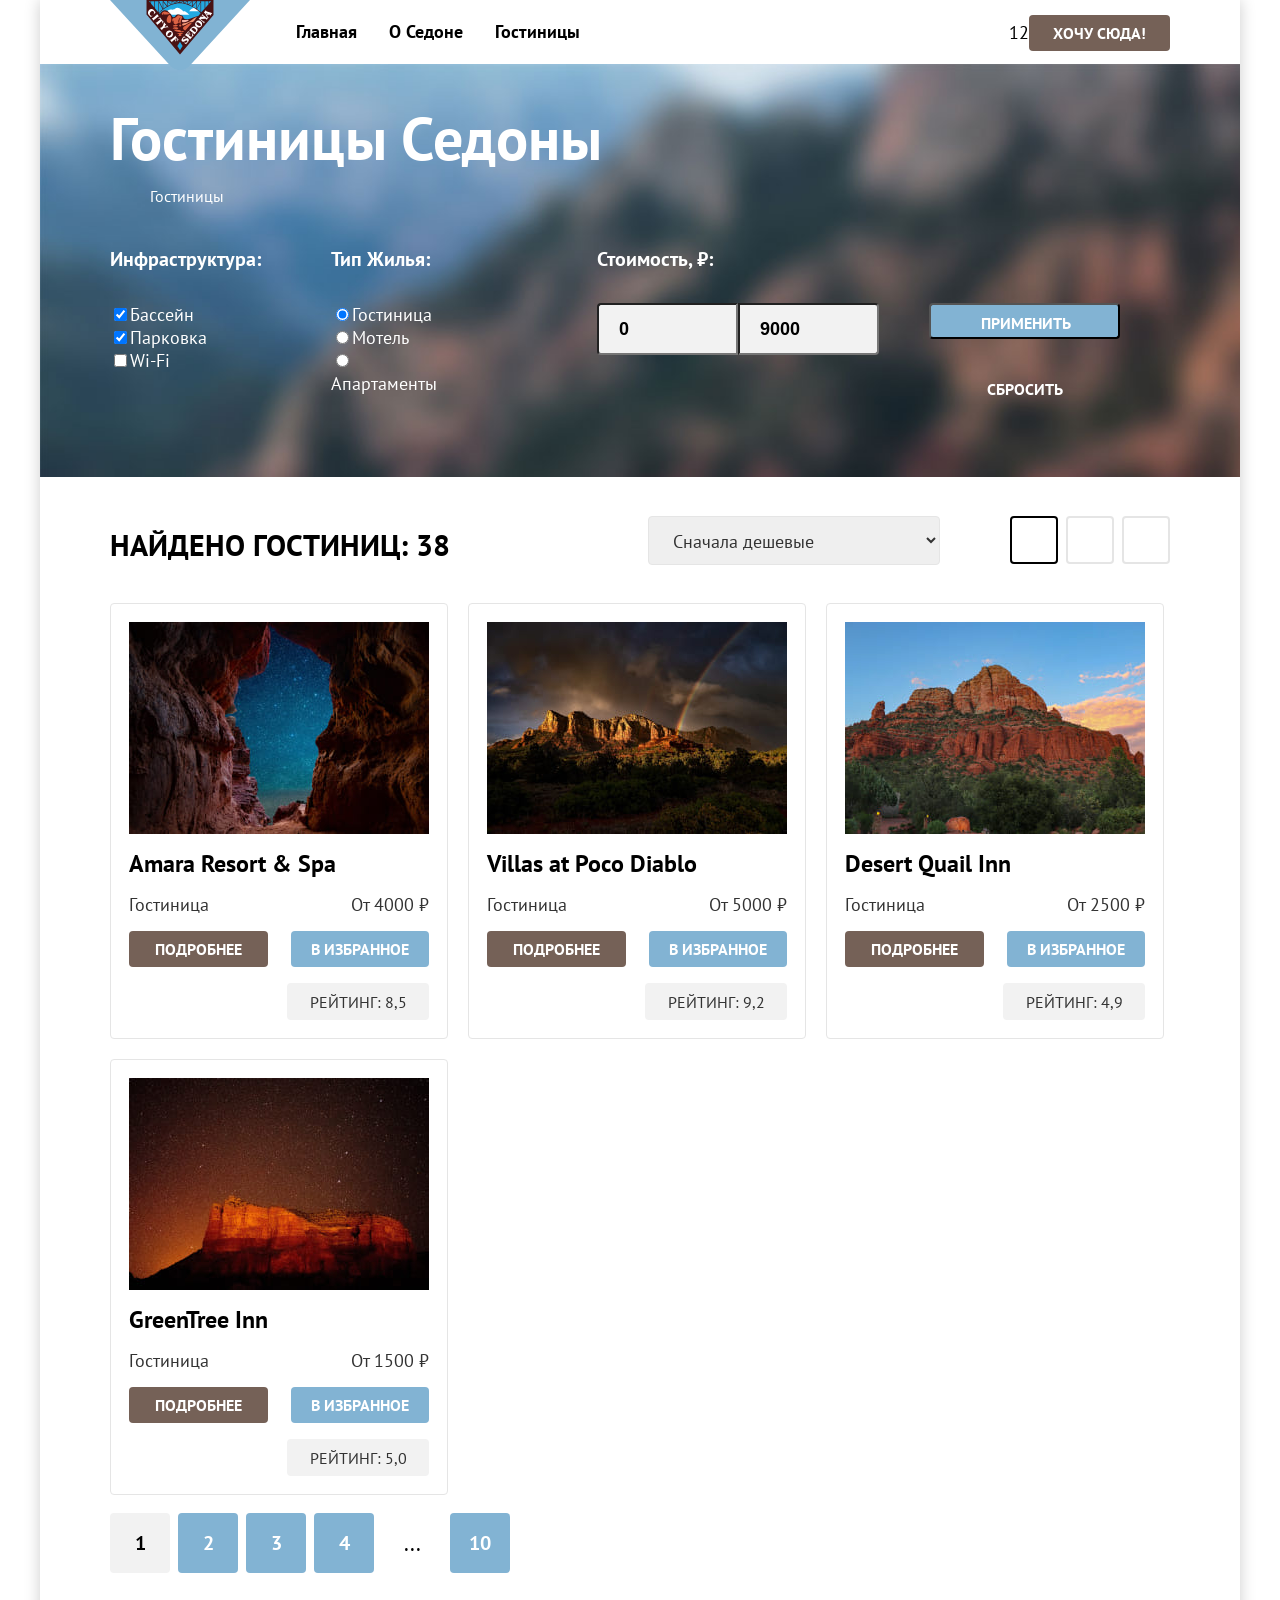
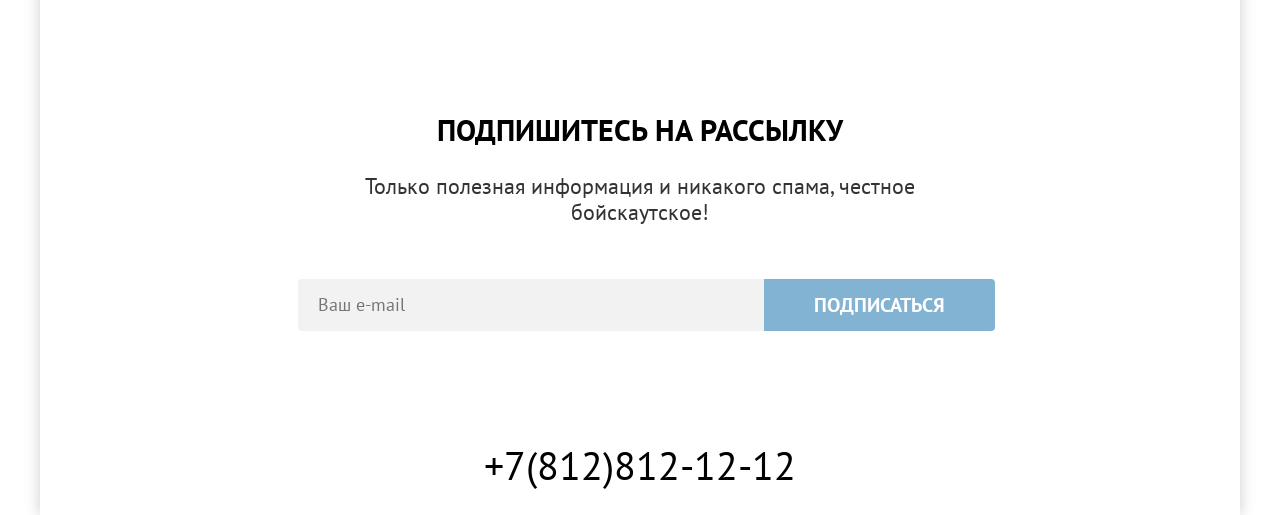
==== commit e021a83e: "Добавляет микросетки на флексах для всех страниц" ====
--- a/catalog.html
+++ b/catalog.html
@@ -8,26 +8,26 @@
   </head>
 
   <body>
-    <header class="main-header">
-      <div class="logo-wrapper">
-        <a href="index.html">
-          <img src="images/logo.svg" width="140" height="70" alt="Логотип Седона">
-        </a>
-      </div>
-      <nav class="navigation">
-        <ul class="navigation-list">
-          <li class="navigation-item">
-            <a class="navigation-link" href="index.html">Главная</a>
-          </li>
-          <li class="navigation-item">
-            <a class="navigation-link" href="#">О Седоне</a>
-          </li>
-          <li class="navigation-item">
-            <a class="navigation-link" href="catalog.html">Гостиницы</a>
-          </li>
-        </ul>
-      </nav>
-      <div class="right-menu">
+    <div class="main-wrapper">
+      <header class="main-header">
+        <div class="logo-wrapper">
+          <a href="index.html">
+            <img class="logo" src="images/logo.svg" width="140" height="70" alt="Логотип Седона">
+          </a>
+        </div>
+        <nav class="navigation">
+          <ul class="navigation-list">
+            <li class="navigation-item">
+              <a class="navigation-link" href="index.html">Главная</a>
+            </li>
+            <li class="navigation-item">
+              <a class="navigation-link" href="#">О Седоне</a>
+            </li>
+            <li class="navigation-item">
+              <a class="navigation-link" href="catalog.html">Гостиницы</a>
+            </li>
+          </ul>
+        </nav>
         <ul class="navigation-user">
           <li class="navigation-user-item">
             <a class="navigation-user-search" href="#">
@@ -42,236 +42,234 @@
             <a class="navigation-user-btn" href="#">Хочу сюда!</a>
           </li>
         </ul>
-      </div>
-    </header>
-
-    <main class="main-container main-catalog">
-      <section class="catalog-filter">
-        <h1 class="catalog-filter-title">Гостиницы Седоны</h1>
-        <ul class="catalog-filter-nav">
-          <li class="catalog-filter-nav-item">
-            <a class="catalog-filter-nav-item-home" href="index.html">
-              <span class="visually-hidden">Главная</span></a>
-          </li>
-          <li class="catalog-filter-nav-item-">
-            <a class="catalog-filter-nav-item-hotels">Гостиницы</a>
+      </header>
+
+      <main class="main-container">
+        <section class="catalog-filter">
+          <h1 class="catalog-filter-title">Гостиницы Седоны</h1>
+          <ul class="catalog-filter-nav">
+            <li class="catalog-filter-nav-item">
+              <a class="catalog-filter-nav-item-home" href="index.html">
+                <span class="visually-hidden">Главная</span></a>
+            </li>
+            <li class="catalog-filter-nav-item-">
+              <a class="catalog-filter-nav-item-hotels">Гостиницы</a>
+            </li>
+          </ul>
+
+          <form class="hotels-filter" action="https://echo.htmlacademy.ru/" method="get">
+            <fieldset class="infrastructure">
+              <legend class="infrastructure-title">Инфраструктура:</legend>
+              <ul class="infrastructure-list">
+                <li class="infrastructure-item">
+                  <label>
+                    <input type="checkbox" name="pool" id="pool" checked>Бассейн
+                  </label>
+                </li>
+                <li class="infrastructure-item">
+                  <label>
+                    <input type="checkbox" name="parking" id="parking" checked>Парковка
+                  </label>
+                </li>
+                <li class="infrastructure-item">
+                  <label>
+                    <input type="checkbox" name="wifi" id="wifi">Wi-Fi
+                  </label>
+                </li>
+              </ul>
+            </fieldset>
+            <fieldset class="type-of-housing">
+              <legend class="type-of-housing-title">Тип Жилья:</legend>
+              <ul class="type-of-housing-list">
+                <li class="type-of-housing-item">
+                  <label>
+                    <input type="radio" name="type-of-housing" value="hotel" checked>Гостиница
+                  </label>
+                </li>
+                <li class="type-of-housing-item">
+                  <label>
+                    <input type="radio" name="type-of-housing" value="motel">Мотель
+                  </label>
+                </li>
+                <li class="type-of-housing-item">
+                  <label>
+                    <input type="radio" name="type-of-housing" value="apartments">Апартаменты
+                  </label>
+                </li>
+              </ul>
+            </fieldset>
+            <fieldset class="cost">
+              <legend class="cost-title">Стоимость, <span>₽</span>:</legend>
+              <div class="card-container">
+                <div class="card-content">
+                  <input type="text" id="first" placeholder="от" value="0">
+                  <input type="text" id="second" placeholder="до" value="9000">
+                </div>
+                <!-- здесь будет двойной слайдер -->
+              </div>
+            </fieldset>
+            <div class="hotel-filter-buttons">
+              <button class="hotels-filter-btn" type="submit">Применить</button>
+              <button class="hotels-filter-btn-reset" type="reset">Сбросить</button>
+            </div>
+          </form>
+        </section>
+
+        <section class="search-result">
+          <div class="result-wrapper">
+            <h2 class="visually-hidden">Результат поиска гостиниц</h2>
+            <p class="search-result-hotels">Найдено гостиниц:
+              <span class="search-result-hotels">38</span>
+            </p>
+          </div>
+          <select name="search-result-select" aria-label="Сортировка">
+            <option value="" selected>Сначала дешевые</option>
+            <option value="">Сначала дорогие</option>
+          </select>
+          <ul class="search-result-view">
+            <li class="search-result-view-item search-result-active">
+              <a href="catalog.html?view=tile">
+                <span class="visually-hidden">вид таблицей</span></a>
+            </li>
+            <li class="search-result-view-item">
+              <a href="catalog.html?view=card"><span class="visually-hidden">вид карточкой</span></a>
+            </li>
+            <li class="search-result-view-item">
+              <a href="catalog.html?view=list"><span class="visually-hidden">вид списком</span></a>
+            </li>
+          </ul>
+        </section>
+
+        <section class="catalog">
+          <ul class="catalog-list">
+            <li class="catalog-item">
+              <a href="#"><img src="images/hotel-1.jpg" width="300" height="212" alt="Отель Amara Resort & Spa"></a>
+              <a href="#">
+                <h3 class="catalog-item-title">Amara Resort & Spa</h3>
+              </a>
+              <div class="catalog-item-type-wrapper">
+                <p class="catalog-item-type">Гостиница</p>
+                <p class="catalog-item-price">От 4000 ₽</p>
+              </div>
+              <div class="catalog-item-link-wrapper">
+                <a class="catalog-item-link" href="#">Подробнее</a>
+                <button class="catalog-item-btn" type="button">В избранное</button>
+              </div>
+              <div class="catalog-item-rating-wrapper">
+                <p class="catalog-item-rating-stars"><span class="visually-hidden">4 звезды</span></p>
+                <p class="catalog-item-rating">Рейтинг: 8,5</p>
+              </div>
+            </li>
+
+            <li class="catalog-item">
+              <a href="#"><img src="images/hotel-2.jpg" width="300" height="212" alt="Отель Villas at Poco Diablo"></a>
+              <a href="#">
+                <h3 class="catalog-item-title">Villas at Poco Diablo</h3>
+              </a>
+              <div class="catalog-item-type-wrapper">
+                <p class="catalog-item-type">Гостиница</p>
+                <p class="catalog-item-price">От 5000 ₽</p>
+              </div>
+              <div class="catalog-item-link-wrapper">
+                <a class="catalog-item-link" href="#">Подробнее</a>
+                <button class="catalog-item-btn" type="button">В избранное</button>
+              </div>
+              <div class="catalog-item-rating-wrapper">
+                <p class="catalog-item-rating-stars"><span class="visually-hidden">4 звезды</span></p>
+                <p class="catalog-item-rating">Рейтинг: 9,2</p>
+              </div>
+            </li>
+
+            <li class="catalog-item">
+              <a href="#"><img src="images/hotel-3.jpg" width="300" height="212" alt="Отель Desert Quail Inn"></a>
+              <a href="#">
+                <h3 class="catalog-item-title">Desert Quail Inn</h3>
+              </a>
+              <div class="catalog-item-type-wrapper">
+                <p class="catalog-item-type">Гостиница</p>
+                <p class="catalog-item-price">От 2500 ₽</p>
+              </div>
+              <div class="catalog-item-link-wrapper">
+                <a class="catalog-item-link" href="#">Подробнее</a>
+                <button class="catalog-item-btn" type="button">В избранное</button>
+              </div>
+              <div class="catalog-item-rating-wrapper">
+                <p class="catalog-item-rating-stars"><span class="visually-hidden">3 звезды</span></p>
+                <p class="catalog-item-rating">Рейтинг: 4,9</p>
+              </div>
+            </li>
+
+            <li class="catalog-item">
+              <a href="#"><img src="images/hotel-4.jpg" width="300" height="212" alt="Отель GreenTree Inn"></a>
+              <a href="#">
+                <h3 class="catalog-item-title">GreenTree Inn</h3>
+              </a>
+              <div class="catalog-item-type-wrapper">
+                <p class="catalog-item-type">Гостиница</p>
+                <p class="catalog-item-price">От 1500 ₽</p>
+              </div>
+              <div class="catalog-item-link-wrapper">
+                <a class="catalog-item-link" href="#">Подробнее</a>
+                <button class="catalog-item-btn" type="button">В избранное</button>
+              </div>
+              <div class="catalog-item-rating-wrapper">
+                <p class="catalog-item-rating-stars"><span class="visually-hidden">2 звезды</span></p>
+                <p class="catalog-item-rating">Рейтинг: 5,0</p>
+              </div>
+            </li>
+          </ul>
+
+          <ul class="pagination">
+            <li class="pagination-item pagination-item-active">
+              <a class="pagination-link ">1</a>
+            </li>
+            <li class="pagination-item">
+              <a class="pagination-link" href="#">2</a>
+            </li>
+            <li class="pagination-item">
+              <a class="pagination-link" href="#">3</a>
+            </li>
+            <li class="pagination-item">
+              <a class="pagination-link" href="#">4</a>
+            </li>
+            <li class="pagination-item"><span>...</span>
+            </li>
+            <li class="pagination-item">
+              <a class="pagination-link" href="#">10</a>
+            </li>
+          </ul>
+        </section>
+
+        <section class="subscribe-catalog">
+            <h2 class="subscribe-catalog-title">Подпишитесь на рассылку</h2>
+            <p class="subscribe-catalog-text">Только полезная информация и никакого спама, честное бойскаутское!</p>
+            <form class="subscribe-form" action="https://echo.htmlacademy.ru/" method="post">
+              <input class="subscribe-input" type="email" name="email" id="email" placeholder="Ваш e-mail" required>
+              <button class="subscribe-button" type="submit">Подписаться</button>
+            </form>
+        </section>
+      </main>
+      <footer class="main-footer">
+        <ul class="social-list">
+          <li class="social-item">
+            <a href="https://vk.com/htmlacademy">
+              <span class="visually-hidden">Вконтакте</span></a>
+          </li>
+          <li class="social-item">
+            <a href="https://t.me/htmlacademy">
+              <span class="visually-hidden">Телеграмм</span></a>
+          </li>
+          <li class="social-item">
+            <a href="https://www.youtube.com/user/htmlacademyru">
+              <span class="visually-hidden">Ютуб</span></a>
           </li>
         </ul>
-
-        <form class="hotels-filter" action="https://echo.htmlacademy.ru/" method="get">
-          <fieldset class="infrastructure">
-            <legend class="infrastructure-title">Инфраструктура:</legend>
-            <ul class="infrastructure-list">
-              <li class="infrastructure-item">
-                <label>
-                  <input type="checkbox" name="pool" id="pool" checked>Бассейн
-                </label>
-              </li>
-              <li class="infrastructure-item">
-                <label>
-                  <input type="checkbox" name="parking" id="parking" checked>Парковка
-                </label>
-              </li>
-              <li class="infrastructure-item">
-                <label>
-                  <input type="checkbox" name="wifi" id="wifi">Wi-Fi
-                </label>
-              </li>
-            </ul>
-          </fieldset>
-          <fieldset class="type-of-housing">
-            <legend class="type-of-housing-title">Тип Жилья:</legend>
-            <ul class="type-of-housing-list">
-              <li class="type-of-housing-item">
-                <label>
-                  <input type="radio" name="type-of-housing" value="hotel" checked>Гостиница
-                </label>
-              </li>
-              <li class="type-of-housing-item">
-                <label>
-                  <input type="radio" name="type-of-housing" value="motel">Мотель
-                </label>
-              </li>
-              <li class="type-of-housing-item">
-                <label>
-                  <input type="radio" name="type-of-housing" value="apartments">Апартаменты
-                </label>
-              </li>
-            </ul>
-          </fieldset>
-          <fieldset class="cost">
-            <legend class="cost-title">Стоимость, <span>₽</span>:</legend>
-            <div class="card-container">
-              <div class="card-content">
-                <input type="text" id="first" placeholder="от" value="0">
-                <input type="text" id="second" placeholder="до" value="9000">
-              </div>
-              <!-- здесь будет двойной слайдер -->
-            </div>
-          </fieldset>
-          <div class="hotel-filter-buttons">
-            <button class="hotels-filter-btn" type="submit">Применить</button>
-            <button class="hotels-filter-btn-reset" type="reset">Сбросить</button>
-          </div>
-        </form>
-      </section>
-
-      <section class="search-result">
-        <div class="result-wrapper">
-          <h2 class="visually-hidden">Результат поиска гостиниц</h2>
-          <p class="search-result-hotels">Найдено гостиниц:
-            <span class="search-result-hotels">38</span>
-          </p>
-        </div>
-        <select name="search-result-select" aria-label="Сортировка">
-          <option value="" selected>Сначала дешевые</option>
-          <option value="">Сначала дорогие</option>
-        </select>
-        <ul class="search-result-view">
-          <li class="search-result-view-item">
-            <a href="catalog.html?view=tile">
-              <span class="visually-hidden">вид таблицей</span></a>
-          </li>
-          <li class="search-result-view-item">
-            <a href="catalog.html?view=card"><span class="visually-hidden">вид карточкой</span></a>
-          </li>
-          <li class="search-result-view-item">
-            <a href="catalog.html?view=list"><span class="visually-hidden">вид списком</span></a>
-          </li>
-        </ul>
-      </section>
-
-      <section class="catalog">
-        <ul class="catalog-list">
-          <li class="catalog-item">
-            <a href="#"><img src="images/hotel-1.jpg" width="300" height="212" alt="Отель Amara Resort & Spa"></a>
-            <a href="#">
-              <h3 class="catalog-item-title">Amara Resort & Spa</h3>
-            </a>
-            <div class="catalog-item-type-wrapper">
-              <p class="catalog-item-type">Гостиница</p>
-              <p class="catalog-item-price">От 4000 ₽</p>
-            </div>
-            <div class="catalog-item-link-wrapper">
-              <a class="catalog-item-link" href="#">Подробнее</a>
-              <button class="catalog-item-btn" type="button">В избранное</button>
-            </div>
-            <div class="catalog-item-rating-wrapper">
-              <p class="catalog-item-rating-stars"><span class="visually-hidden">4 звезды</span></p>
-              <p class="catalog-item-rating">Рейтинг: 8,5</p>
-            </div>
-          </li>
-
-          <li class="catalog-item">
-            <a href="#"><img src="images/hotel-2.jpg" width="300" height="212" alt="Отель Villas at Poco Diablo"></a>
-            <a href="#">
-              <h3 class="catalog-item-title">Villas at Poco Diablo</h3>
-            </a>
-            <div class="catalog-item-type-wrapper">
-              <p class="catalog-item-type">Гостиница</p>
-              <p class="catalog-item-price">От 5000 ₽</p>
-            </div>
-            <div class="catalog-item-link-wrapper">
-              <a class="catalog-item-link" href="#">Подробнее</a>
-              <button class="catalog-item-btn" type="button">В избранное</button>
-            </div>
-            <div class="catalog-item-rating-wrapper">
-              <p class="catalog-item-rating-stars"><span class="visually-hidden">4 звезды</span></p>
-              <p class="catalog-item-rating">Рейтинг: 9,2</p>
-            </div>
-          </li>
-
-          <li class="catalog-item">
-            <a href="#"><img src="images/hotel-3.jpg" width="300" height="212" alt="Отель Desert Quail Inn"></a>
-            <a href="#">
-              <h3 class="catalog-item-title">Desert Quail Inn</h3>
-            </a>
-            <div class="catalog-item-type-wrapper">
-              <p class="catalog-item-type">Гостиница</p>
-              <p class="catalog-item-price">От 2500 ₽</p>
-            </div>
-            <div class="catalog-item-link-wrapper">
-              <a class="catalog-item-link" href="#">Подробнее</a>
-              <button class="catalog-item-btn" type="button">В избранное</button>
-            </div>
-            <div class="catalog-item-rating-wrapper">
-              <p class="catalog-item-rating-stars"><span class="visually-hidden">3 звезды</span></p>
-              <p class="catalog-item-rating">Рейтинг: 4,9</p>
-            </div>
-          </li>
-
-          <li class="catalog-item">
-            <a href="#"><img src="images/hotel-4.jpg" width="300" height="212" alt="Отель GreenTree Inn"></a>
-            <a href="#">
-              <h3 class="catalog-item-title">GreenTree Inn</h3>
-            </a>
-            <div class="catalog-item-type-wrapper">
-              <p class="catalog-item-type">Гостиница</p>
-              <p class="catalog-item-price">От 1500 ₽</p>
-            </div>
-            <div class="catalog-item-link-wrapper">
-              <a class="catalog-item-link" href="#">Подробнее</a>
-              <button class="catalog-item-btn" type="button">В избранное</button>
-            </div>
-            <div class="catalog-item-rating-wrapper">
-              <p class="catalog-item-rating-stars"><span class="visually-hidden">2 звезды</span></p>
-              <p class="catalog-item-rating">Рейтинг: 5,0</p>
-            </div>
-          </li>
-        </ul>
-
-        <ul class="pagination">
-          <li class="pagination-item pagination-item-active">
-            <a class="pagination-link ">1</a>
-          </li>
-          <li class="pagination-item">
-            <a class="pagination-link" href="#">2</a>
-          </li>
-          <li class="pagination-item">
-            <a class="pagination-link" href="#">3</a>
-          </li>
-          <li class="pagination-item">
-            <a class="pagination-link" href="#">4</a>
-          </li>
-          <li class="pagination-item"><span>...</span>
-          </li>
-          <li class="pagination-item">
-            <a class="pagination-link" href="#">10</a>
-          </li>
-        </ul>
-      </section>
-
-      <section class="subscribe-catalog">
-        <div class="subscribe-section-description">
-          <h2 class="subscribe-catalog-title">Подпишитесь на рассылку</h2>
-          <p class="subscribe-catalog-text">Только полезная информация и никакого спама, честное бойскаутское!</p>
-          <form class="subscribe-form" action="https://echo.htmlacademy.ru/" method="post">
-            <input class="subscribe-input" type="email" name="email" id="email" placeholder="Ваш e-mail" required>
-            <button class="subscribe-button" type="submit">Подписаться</button>
-          </form>
-        </div>
-      </section>
-    </main>
-    <footer class="main-footer">
-      <ul class="social-list">
-        <li class="social-item">
-          <a href="https://vk.com/htmlacademy">
-            <span class="visually-hidden">Вконтакте</span></a>
-        </li>
-        <li class="social-item">
-          <a href="https://t.me/htmlacademy">
-            <span class="visually-hidden">Телеграмм</span></a>
-        </li>
-        <li class="social-item">
-          <a href="https://www.youtube.com/user/htmlacademyru">
-            <span class="visually-hidden">Ютуб</span></a>
-        </li>
-      </ul>
-      <a class="phone" href="tel:+78128121212">+7(812)812-12-12</a>
-      <a class="logo-htmlacademy" href="https://htmlacademy.ru/intensive/htmlcss">
-        <span class="visually-hidden">Логотип HTML Academy</span>
-      </a>
-    </footer>
+        <a class="phone" href="tel:+78128121212">+7(812)812-12-12</a>
+        <a class="logo-htmlacademy" href="https://htmlacademy.ru/intensive/htmlcss">
+          <span class="visually-hidden">Логотип HTML Academy</span>
+        </a>
+      </footer>
+    </div>
   </body>
 
 </html>
--- a/styles/styles.css
+++ b/styles/styles.css
@@ -1,3 +1,9 @@
+*,
+*::before,
+*::after {
+  box-sizing: border-box;
+}
+
 @font-face {
   font-family: "PT Sans";
   font-weight: 400;
@@ -18,10 +24,17 @@
   height: 100%;
 }
 
-body {
+.main-wrapper {
+  width: 1200px;
+  margin: 0 auto;
+  box-shadow: 0 0 15px 0 rgba(0, 0, 0, 0.2);
   display: flex;
   flex-direction: column;
   min-height: 100%;
+}
+
+body {
+  height: 100%;
   font-family: "PT Sans", sans-serif;
   font-size: 18px;
   line-height: 21px;
@@ -32,42 +45,46 @@
 
 .main-container {
   flex-grow: 1;
-  max-width: 1200px;
-  margin: 0 auto;
-}
-
-/* скрытие невидимого контента(временно отключено) */
+}
+
+/* скрытие невидимого контента */
 .visually-hidden {
-  display: none;
+  position: absolute;
+  width: 1px;
+  height: 1px;
+  margin: -1px;
+  padding: 0;
+  border: 0;
+  clip: rect(0 0 0 0);
+  overflow: hidden;
 }
 
 .main-header {
   display: flex;
-  justify-content: space-between;
   align-items: center;
-  width: 1060px;
-  height: 64px;
-  margin: 0 auto;
+  min-height: 64px;
+  padding: 0 70px;
 }
 
 .navigation {
-  min-width: 450px;
-  margin-right: auto;
-  margin-left: 30px;
+  margin-left: 170px;
+  max-width: 500px;
 }
 
 .navigation-list {
   list-style: none;
   padding: 0;
   display: flex;
-  gap: 32px;
+  flex-wrap: wrap;
 }
 
 .navigation-user {
   list-style: none;
   padding: 0;
   display: flex;
-  gap: 32px;
+  justify-content: end;
+  margin-left: auto;
+  width: 370px;
 }
 
 .navigation-link {
@@ -77,6 +94,18 @@
   color: #000000;
   text-decoration: none;
   list-style-type: none;
+  padding: 20px 16px;
+}
+
+.navigation-user-search {
+  width: 44px;
+  padding: 22px 12px;
+}
+
+.navigation-user-favourites {
+  width: 44px;
+  padding: 22px 12px;
+  margin-right: 20px;
 }
 
 .navigation-user-btn {
@@ -95,18 +124,12 @@
 
 .logo-wrapper {
   position: relative;
-  /* margin-left: 70px; */
   align-self: flex-start;
   max-width: 140px;
 }
 
-.right-menu {
-  list-style: none;
-  padding: 0;
-  display: flex;
-  justify-content: end;
-  gap: 32px;
-  width: 268px;
+.logo {
+  position: absolute;
 }
 
 /* Главная */
@@ -116,12 +139,7 @@
   background-repeat: no-repeat, no-repeat;
   background-position: bottom, center;
   background-size: 100% auto, cover;
-  background-color: rgba(131, 179, 211, 0.20);
-}
-
-.hero img {
-  display: block;
-  margin: 0 auto;
+  background-color: rgba(131, 179, 211, 0.60);
   padding: 51px 371px 80px 371px;
 }
 
@@ -136,16 +154,6 @@
   padding: 64px 270px;
 }
 
-.interested-section-description {
-  text-align: center;
-  padding: 96px 304px;
-}
-
-.subscribe-section-description {
-  text-align: center;
-  padding: 96px 258px 104px;
-}
-
 .reasons-list,
 .service-list {
   display: flex;
@@ -155,19 +163,24 @@
   list-style-type: none;
 }
 
-.reasons-item-title-wrapper {
-  max-width: 400px;
-  padding: 100px 85px;
-}
-
 .reasons-item,
 .service-item {
-  text-align: center;
-  flex: 1;
+  width: 400px;
+  min-height: 385px;
+  text-align: center;
+}
+
+.reasons-item {
+  padding: 100px 85px;
+  background-color: rgba(131, 179, 211, 0.12);
 }
 
 .service-item {
   padding: 81px 85px;
+}
+
+.reasons-item-img {
+  display: block;
 }
 
 .reasons-title,
@@ -204,23 +217,22 @@
   color: #333333;
 }
 
-.reasons-item:first-child,
-.reasons-item:last-child {
-  display: flex;
+.reasons-item-blue {
   background-color: #82B3D3;
   color: #ffffff;
 }
 
-.reasons-item:nth-child(even) {
-  background-color: rgba(131, 179, 211, 0.12);
-}
-
-.reasons-item:nth-child(3n) {
+.reason-item-lightblue {
   background-color: rgba(131, 179, 211, 0.2);
 }
 
 .service-item-bg {
   background-color: rgba(131, 179, 211, 0.12);
+}
+
+.interested {
+  text-align: center;
+  padding: 96px 304px;
 }
 
 .interested-text {
@@ -259,6 +271,8 @@
   background-repeat: no-repeat;
   background-size: 100% auto;
   background-color: #83b3d3;
+  text-align: center;
+  padding: 96px 258px 104px;
 }
 
 .subscribe-form {
@@ -281,23 +295,31 @@
   color: #ffffff;
 }
 
+.subscribe-text,
+.subscribe-catalog-text {
+  margin-bottom: 54px;
+}
+
+/* Подвал */
 .main-footer {
   display: flex;
   justify-content: space-between;
   align-items: center;
-  width: 1200px;
-  margin: 0 auto;
   padding: 40px 0 30px;
 }
 
 .social-list {
   display: flex;
+  flex-wrap: wrap;
   list-style: none;
   padding: 0;
   margin-left: 70px;
+  width: 240px;
 }
 
 .phone {
+  width: 400px;
+  text-align: center;
   font-size: 40px;
   line-height: 40px;
   color: #000000;
@@ -305,7 +327,9 @@
 }
 
 .logo-htmlacademy {
+  width: 240px;
   margin-right: 70px;
+  text-align: end;
 }
 
 /* Каталог */
@@ -346,7 +370,7 @@
   border: none;
   padding: 0;
   margin: 0 70px 0 0;
-  min-width: 150px;
+  width: 150px;
 }
 
 .infrastructure-list {
@@ -357,8 +381,8 @@
 .type-of-housing {
   border: none;
   padding: 0;
-  margin: 0 140px 0 0;
-  min-width: 150px;
+  margin: 0 160px 0 0;
+  width: 150px;
 }
 
 .type-of-housing-list {
@@ -452,16 +476,38 @@
 
 .search-result {
   padding: 0 70px;
-  margin: 0 auto;
-  display: flex;
-  justify-content: space-between;
+  display: flex;
   align-items: center;
 }
 
+.result-wrapper {
+  width: 538px;
+}
+
 .search-result-view {
   margin: 0;
   padding: 0;
   display: flex;
+  flex-wrap: wrap;
+  width: 216px;
+  margin-left: auto;
+  justify-content: end;
+  list-style-type: none;
+}
+
+.search-result-view-item {
+  width: 48px;
+  height: 48px;
+  border: 2px solid #e5e5e5;
+  border-radius: 4px;
+}
+
+.search-result-active{
+  border: 2px solid #000000;
+}
+
+.search-result-view-item:not(:last-child){
+  margin-right: 8px;
 }
 
 .search-result-hotels {
@@ -471,8 +517,8 @@
 }
 
 .search-result select {
-  min-width: 292px;
-  max-height: 49px;
+  width: 292px;
+  height: 49px;
   font-family: inherit;
   font-size: 18px;
   line-height: 21px;
@@ -483,15 +529,15 @@
 }
 
 .catalog {
-  width: 1200px;
+  margin: 0;
 }
 
 .catalog-list {
   display: flex;
   flex-wrap: wrap;
   gap: 20px;
-  margin: 0;
   padding: 0 70px;
+  margin: 0;
 }
 
 .catalog-item {
@@ -504,6 +550,10 @@
   justify-content: flex-start;
 }
 
+.catalog > a {
+  padding: 0;
+}
+
 .catalog-item-type-wrapper {
   display: flex;
   justify-content: space-between;
@@ -521,7 +571,13 @@
 }
 
 .catalog-item img {
-  max-width: 300px;
+  display: block;
+  margin-bottom: 16px;
+}
+
+.catalog-item-type,
+.catalog-item-price {
+  margin: 0 0 16px 0;
 }
 
 .catalog-item-link {
@@ -540,6 +596,7 @@
 }
 
 .catalog-item-title {
+  margin: 0 0 16px 0;
   font-size: 24px;
   line-height: 28px;
   font-weight: 700;
@@ -564,34 +621,41 @@
   background-color: #f2f2f2;
   border-radius: 4px;
   padding: 9px 22px 8px 23px;
+  margin: 16px 0 0 0;
+}
+
+.subscribe-catalog {
+  height: 414px;
+  text-align: center;
+  padding: 96px 258px 104px;
 }
 
 .pagination {
-  width: 1200px;
+  display: flex;
+  column-gap: 8px;
   padding: 0;
   padding-left: 70px;
+  list-style-type: none;
 }
 
 .pagination-item {
-  display: inline-block;
   font-size: 20px;
   line-height: 36px;
   font-weight: 700;
-  margin-right: 8px;
-}
-
-.pagination-item:last-child {
-  margin-right: 0;
 }
 
 .pagination span {
+  display: block;
   width: 60px;
   height: 60px;
-  padding: 15px 20px;
+  text-align: center;
+  font-weight: 400;
+  font-size: 22px;
+  line-height: 60px;
 }
 
 .pagination a {
-  display: inline-block;
+  display: block;
   min-width: 60px;
   height: 60px;
   border-radius: 4px;
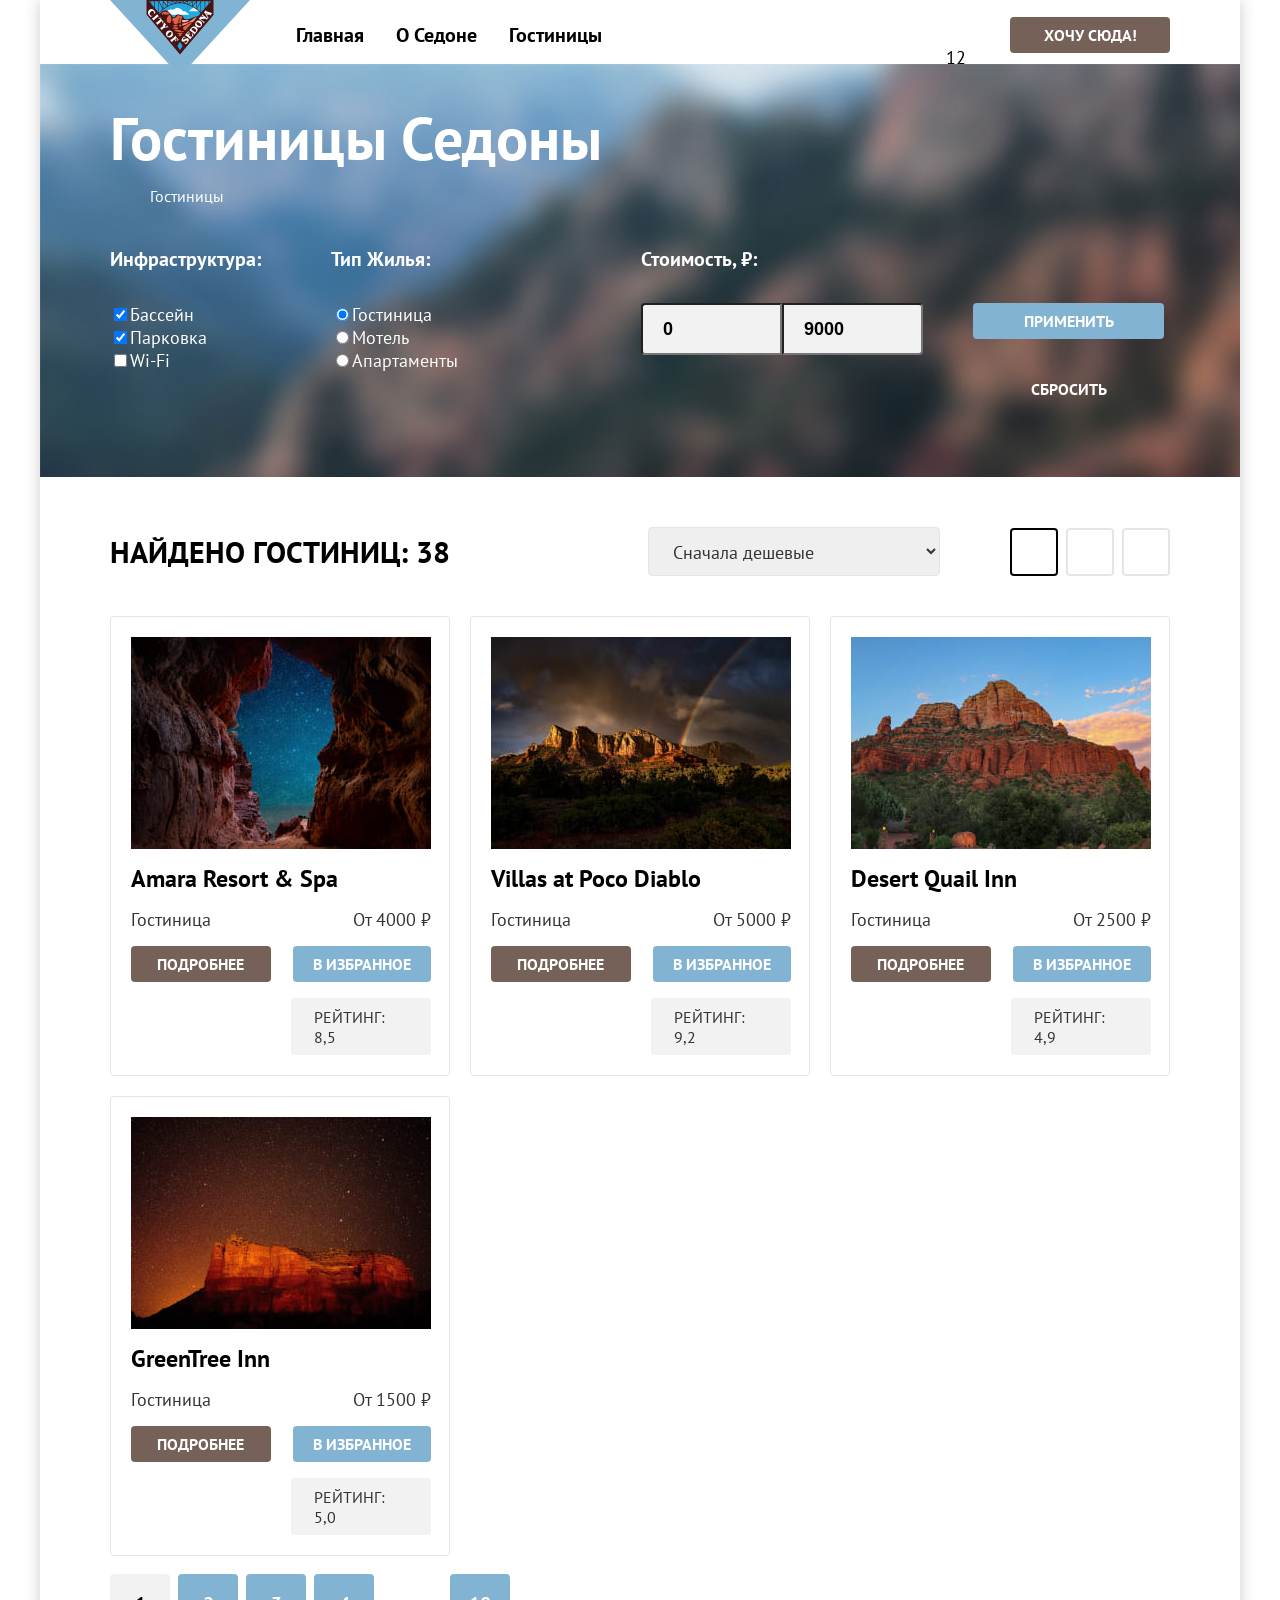
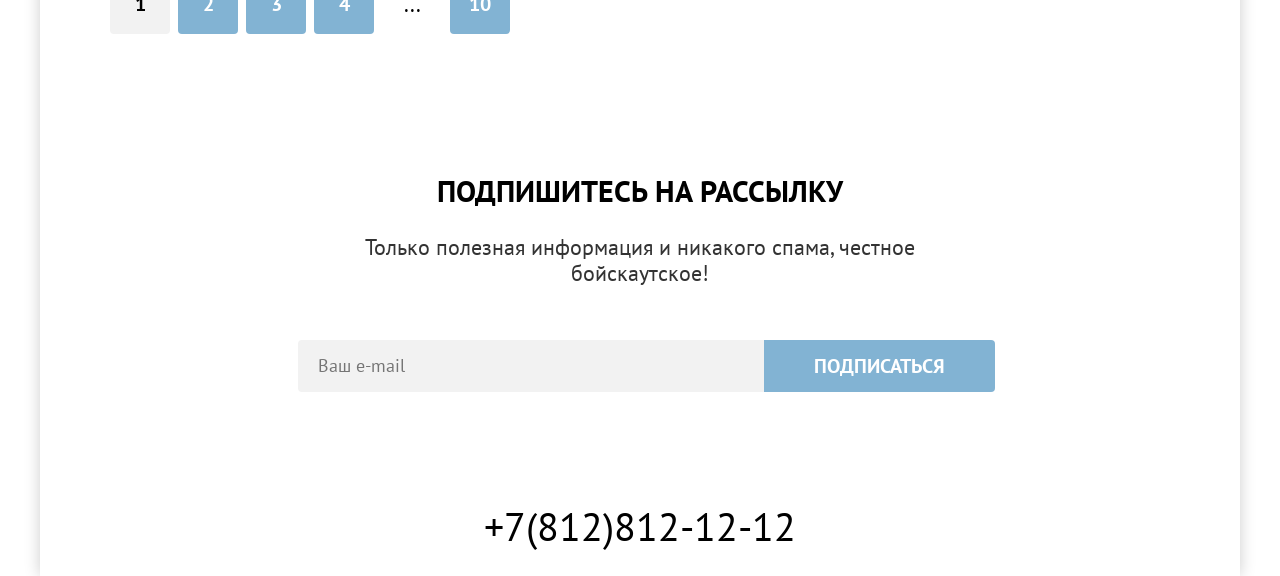
==== commit 83b0fe24: "Добавляет мелкие сетки на гридах" ====
--- a/catalog.html
+++ b/catalog.html
@@ -10,11 +10,9 @@
   <body>
     <div class="main-wrapper">
       <header class="main-header">
-        <div class="logo-wrapper">
-          <a href="index.html">
-            <img class="logo" src="images/logo.svg" width="140" height="70" alt="Логотип Седона">
-          </a>
-        </div>
+        <a class="logo" href="index.html">
+          <img  src="images/logo.svg" width="140" height="70" alt="Логотип Седона">
+        </a>
         <nav class="navigation">
           <ul class="navigation-list">
             <li class="navigation-item">
@@ -144,18 +142,14 @@
           <ul class="catalog-list">
             <li class="catalog-item">
               <a href="#"><img src="images/hotel-1.jpg" width="300" height="212" alt="Отель Amara Resort & Spa"></a>
-              <a href="#">
+              <a class="catalog-item-title-link" href="#">
                 <h3 class="catalog-item-title">Amara Resort & Spa</h3>
               </a>
-              <div class="catalog-item-type-wrapper">
+              <div class="catalog-item-description">
                 <p class="catalog-item-type">Гостиница</p>
                 <p class="catalog-item-price">От 4000 ₽</p>
-              </div>
-              <div class="catalog-item-link-wrapper">
-                <a class="catalog-item-link" href="#">Подробнее</a>
-                <button class="catalog-item-btn" type="button">В избранное</button>
-              </div>
-              <div class="catalog-item-rating-wrapper">
+                <a class="catalog-item-link" href="#">Подробнее</a>
+                <button class="catalog-item-btn" type="button">В избранное</button>
                 <p class="catalog-item-rating-stars"><span class="visually-hidden">4 звезды</span></p>
                 <p class="catalog-item-rating">Рейтинг: 8,5</p>
               </div>
@@ -163,18 +157,14 @@
 
             <li class="catalog-item">
               <a href="#"><img src="images/hotel-2.jpg" width="300" height="212" alt="Отель Villas at Poco Diablo"></a>
-              <a href="#">
+              <a class="catalog-item-title-link" href="#">
                 <h3 class="catalog-item-title">Villas at Poco Diablo</h3>
               </a>
-              <div class="catalog-item-type-wrapper">
+              <div class="catalog-item-description">
                 <p class="catalog-item-type">Гостиница</p>
                 <p class="catalog-item-price">От 5000 ₽</p>
-              </div>
-              <div class="catalog-item-link-wrapper">
-                <a class="catalog-item-link" href="#">Подробнее</a>
-                <button class="catalog-item-btn" type="button">В избранное</button>
-              </div>
-              <div class="catalog-item-rating-wrapper">
+                <a class="catalog-item-link" href="#">Подробнее</a>
+                <button class="catalog-item-btn" type="button">В избранное</button>
                 <p class="catalog-item-rating-stars"><span class="visually-hidden">4 звезды</span></p>
                 <p class="catalog-item-rating">Рейтинг: 9,2</p>
               </div>
@@ -182,18 +172,14 @@
 
             <li class="catalog-item">
               <a href="#"><img src="images/hotel-3.jpg" width="300" height="212" alt="Отель Desert Quail Inn"></a>
-              <a href="#">
+              <a class="catalog-item-title-link" href="#">
                 <h3 class="catalog-item-title">Desert Quail Inn</h3>
               </a>
-              <div class="catalog-item-type-wrapper">
+              <div class="catalog-item-description">
                 <p class="catalog-item-type">Гостиница</p>
                 <p class="catalog-item-price">От 2500 ₽</p>
-              </div>
-              <div class="catalog-item-link-wrapper">
-                <a class="catalog-item-link" href="#">Подробнее</a>
-                <button class="catalog-item-btn" type="button">В избранное</button>
-              </div>
-              <div class="catalog-item-rating-wrapper">
+                <a class="catalog-item-link" href="#">Подробнее</a>
+                <button class="catalog-item-btn" type="button">В избранное</button>
                 <p class="catalog-item-rating-stars"><span class="visually-hidden">3 звезды</span></p>
                 <p class="catalog-item-rating">Рейтинг: 4,9</p>
               </div>
@@ -201,18 +187,14 @@
 
             <li class="catalog-item">
               <a href="#"><img src="images/hotel-4.jpg" width="300" height="212" alt="Отель GreenTree Inn"></a>
-              <a href="#">
+              <a class="catalog-item-title-link" href="#">
                 <h3 class="catalog-item-title">GreenTree Inn</h3>
               </a>
-              <div class="catalog-item-type-wrapper">
+              <div class="catalog-item-description">
                 <p class="catalog-item-type">Гостиница</p>
                 <p class="catalog-item-price">От 1500 ₽</p>
-              </div>
-              <div class="catalog-item-link-wrapper">
-                <a class="catalog-item-link" href="#">Подробнее</a>
-                <button class="catalog-item-btn" type="button">В избранное</button>
-              </div>
-              <div class="catalog-item-rating-wrapper">
+                <a class="catalog-item-link" href="#">Подробнее</a>
+                <button class="catalog-item-btn" type="button">В избранное</button>
                 <p class="catalog-item-rating-stars"><span class="visually-hidden">2 звезды</span></p>
                 <p class="catalog-item-rating">Рейтинг: 5,0</p>
               </div>
@@ -241,12 +223,12 @@
         </section>
 
         <section class="subscribe-catalog">
-            <h2 class="subscribe-catalog-title">Подпишитесь на рассылку</h2>
-            <p class="subscribe-catalog-text">Только полезная информация и никакого спама, честное бойскаутское!</p>
-            <form class="subscribe-form" action="https://echo.htmlacademy.ru/" method="post">
-              <input class="subscribe-input" type="email" name="email" id="email" placeholder="Ваш e-mail" required>
-              <button class="subscribe-button" type="submit">Подписаться</button>
-            </form>
+          <h2 class="subscribe-catalog-title">Подпишитесь на рассылку</h2>
+          <p class="subscribe-catalog-text">Только полезная информация и никакого спама, честное бойскаутское!</p>
+          <form class="subscribe-form" action="https://echo.htmlacademy.ru/" method="post">
+            <input class="subscribe-input" type="email" name="email" id="email" placeholder="Ваш e-mail" required>
+            <button class="subscribe-button" type="submit">Подписаться</button>
+          </form>
         </section>
       </main>
       <footer class="main-footer">
--- a/styles/styles.css
+++ b/styles/styles.css
@@ -59,21 +59,36 @@
   overflow: hidden;
 }
 
+.logo-wrapper {
+  position: relative;
+  align-self: flex-start;
+  max-width: 140px;
+
+}
+
+.logo {
+  width: 140px;
+  height: 70px;
+  z-index: 1;
+}
+
 .main-header {
   display: flex;
   align-items: center;
   min-height: 64px;
   padding: 0 70px;
+  margin-bottom: -6px;
 }
 
 .navigation {
-  margin-left: 170px;
+  margin-left: 30px;
   max-width: 500px;
 }
 
 .navigation-list {
   list-style: none;
   padding: 0;
+  margin: 0;
   display: flex;
   flex-wrap: wrap;
 }
@@ -81,14 +96,17 @@
 .navigation-user {
   list-style: none;
   padding: 0;
+  margin: 0;
   display: flex;
   justify-content: end;
   margin-left: auto;
   width: 370px;
+  align-items:center;
 }
 
 .navigation-link {
-  font-style: 20px;
+  display: block;
+  font-size: 20px;
   line-height: 24px;
   font-weight: 700;
   color: #000000;
@@ -98,17 +116,20 @@
 }
 
 .navigation-user-search {
+  display: block;
   width: 44px;
   padding: 22px 12px;
 }
 
 .navigation-user-favourites {
+  display: block;
   width: 44px;
   padding: 22px 12px;
   margin-right: 20px;
 }
 
 .navigation-user-btn {
+  display: block;
   font-size: 16px;
   line-height: 20px;
   text-transform: uppercase;
@@ -120,16 +141,7 @@
   background-color: #756157;
   color: #ffffff;
   border-radius: 4px;
-}
-
-.logo-wrapper {
-  position: relative;
-  align-self: flex-start;
-  max-width: 140px;
-}
-
-.logo {
-  position: absolute;
+  text-align: center;
 }
 
 /* Главная */
@@ -154,7 +166,16 @@
   padding: 64px 270px;
 }
 
-.reasons-list,
+.reasons-list {
+  display: grid;
+  grid-template-columns: repeat(3, 400px);
+  grid-template-rows: repeat(3, minmax(385px, auto));
+  margin: 0;
+  padding: 0;
+  list-style-type: none;
+  text-align: center;
+}
+
 .service-list {
   display: flex;
   flex-wrap: wrap;
@@ -163,7 +184,6 @@
   list-style-type: none;
 }
 
-.reasons-item,
 .service-item {
   width: 400px;
   min-height: 385px;
@@ -181,6 +201,10 @@
 
 .reasons-item-img {
   display: block;
+}
+
+.reasons-item-picture {
+  grid-column: span 2;
 }
 
 .reasons-title,
@@ -241,12 +265,14 @@
 
 .search-button,
 .subscribe-button {
+  display: block;
   font-family: inherit;
   font-size: 20px;
   line-height: 36px;
   font-weight: 700;
   text-transform: uppercase;
   color: #ffffff;
+  margin: 0 auto;
 }
 
 .search-button {
@@ -444,6 +470,7 @@
 .hotels-filter-btn-reset,
 .catalog-item-link,
 .catalog-item-btn {
+  display: block;
   font-size: 16px;
   line-height: 20px;
   font-weight: 700;
@@ -455,6 +482,7 @@
   font-family: inherit;
   padding: 8px 50px;
   background-color: #82B3D3;
+  border: none;
   border-radius: 4px;
   cursor: pointer;
   width: 191px;
@@ -478,6 +506,8 @@
   padding: 0 70px;
   display: flex;
   align-items: center;
+  padding-top: 50px;
+  padding-bottom: 40px;
 }
 
 .result-wrapper {
@@ -496,24 +526,28 @@
 }
 
 .search-result-view-item {
+  display: block;
   width: 48px;
   height: 48px;
   border: 2px solid #e5e5e5;
   border-radius: 4px;
-}
-
-.search-result-active{
+
+}
+
+.search-result-view-item a {
+  display: block;
+}
+
+.search-result-active {
   border: 2px solid #000000;
 }
 
-.search-result-view-item:not(:last-child){
+.search-result-view-item:not(:last-child) {
   margin-right: 8px;
 }
 
 .search-result-hotels {
   margin: 0;
-  margin-top: 50px;
-  margin-bottom: 40px;
 }
 
 .search-result select {
@@ -533,8 +567,8 @@
 }
 
 .catalog-list {
-  display: flex;
-  flex-wrap: wrap;
+  display: grid;
+  grid-template-columns: repeat(3, 340px);
   gap: 20px;
   padding: 0 70px;
   margin: 0;
@@ -543,47 +577,41 @@
 .catalog-item {
   border: 1px solid #e5e5e5;
   border-radius: 4px;
-  padding: 18px;
+  padding: 20px;
   list-style-type: none;
   display: flex;
   flex-direction: column;
-  justify-content: flex-start;
-}
-
-.catalog > a {
-  padding: 0;
-}
-
-.catalog-item-type-wrapper {
-  display: flex;
-  justify-content: space-between;
-}
-
-.catalog-item-link-wrapper {
-  display: flex;
-  justify-content: space-between;
-}
-
-.catalog-item-rating-wrapper {
-  display: flex;
-  justify-content: space-between;
-  align-items: center;
-}
-
-.catalog-item img {
-  display: block;
-  margin-bottom: 16px;
-}
-
-.catalog-item-type,
+  gap: 16px;
+}
+
+.catalog-item-description {
+  display: grid;
+  grid-template-columns: 140px 140px;
+  gap: 16px 20px;
+  margin-top: auto;
+}
+
+.catalog-item-btn,
+.catalog-item-rating,
 .catalog-item-price {
-  margin: 0 0 16px 0;
+  justify-self: end;
+  align-self: center;
+}
+
+.catalog-item-type {
+  align-self: center;
+}
+
+.catalog-item p {
+  margin: 0;
 }
 
 .catalog-item-link {
   padding: 8px 26px;
   background-color: #756157;
   border-radius: 4px;
+  align-self: center;
+  margin: 0;
 }
 
 .catalog-item-btn {
@@ -593,18 +621,23 @@
   border: none;
   border-radius: 4px;
   cursor: pointer;
+  align-self: center;
 }
 
 .catalog-item-title {
-  margin: 0 0 16px 0;
   font-size: 24px;
   line-height: 28px;
   font-weight: 700;
   color: #000000;
+  margin: 0;
 }
 
 .catalog-item a {
   text-decoration: none;
+}
+
+.catalog-item img {
+  display: block;
 }
 
 .catalog-item-type,
@@ -621,7 +654,7 @@
   background-color: #f2f2f2;
   border-radius: 4px;
   padding: 9px 22px 8px 23px;
-  margin: 16px 0 0 0;
+  align-self: center;
 }
 
 .subscribe-catalog {
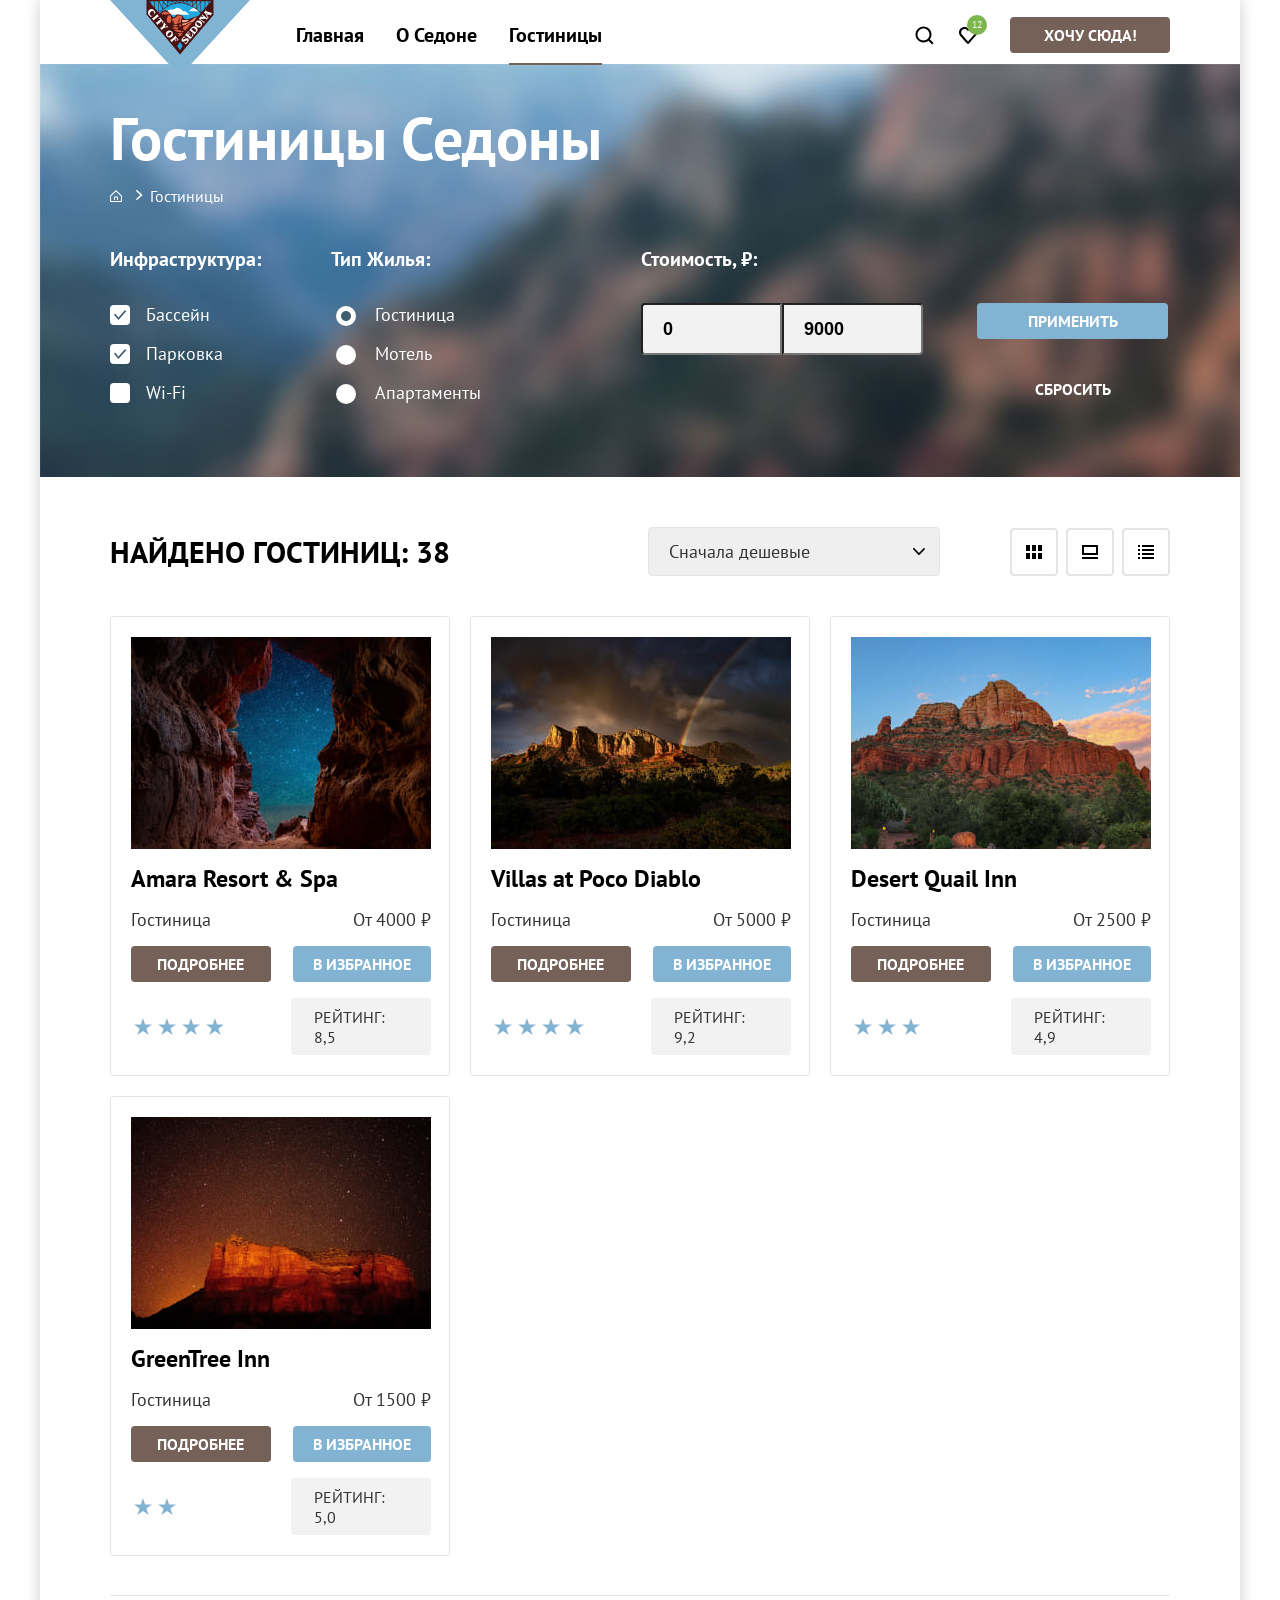
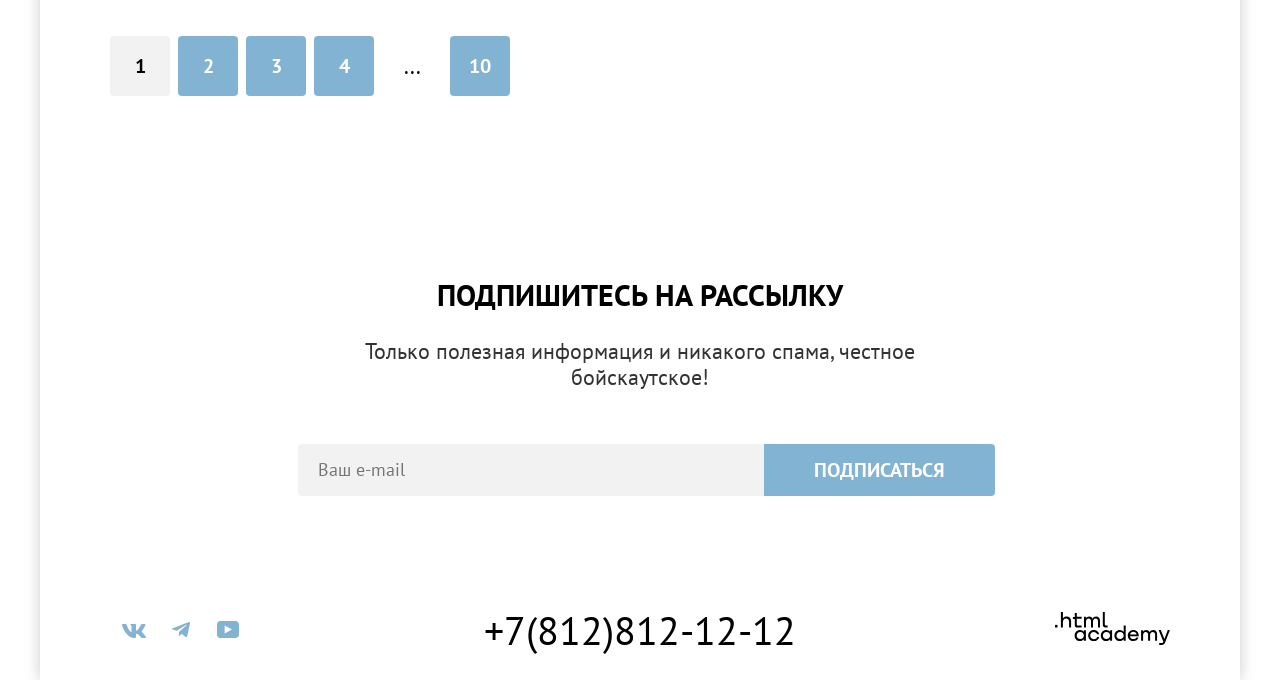
==== commit a31990fa: "Добавляет декоративные эелементы всех страниц" ====
--- a/catalog.html
+++ b/catalog.html
@@ -5,6 +5,7 @@
     <meta charset="utf-8">
     <title>Гостиницы Седоны</title>
     <link rel="stylesheet" href="styles/styles.css">
+    <link rel="shortcut icon" href="favicon.ico" type="image/x-icon" sizes="32x32">
   </head>
 
   <body>
@@ -21,17 +22,17 @@
             <li class="navigation-item">
               <a class="navigation-link" href="#">О Седоне</a>
             </li>
-            <li class="navigation-item">
+            <li class="navigation-item  navigation-item-current">
               <a class="navigation-link" href="catalog.html">Гостиницы</a>
             </li>
           </ul>
         </nav>
         <ul class="navigation-user">
-          <li class="navigation-user-item">
+          <li class="navigation-user-link navigation-user-link-search">
             <a class="navigation-user-search" href="#">
               <span class="visually-hidden">Поиск</span></a>
           </li>
-          <li class="navigation-user-item">
+          <li class="navigation-user-link navigation-user-link-favourites">
             <a class="navigation-user-favourites" href="#">
               <span class="visually-hidden">Избранное</span></a>
             <span class="favourites">12</span>
@@ -45,13 +46,13 @@
       <main class="main-container">
         <section class="catalog-filter">
           <h1 class="catalog-filter-title">Гостиницы Седоны</h1>
-          <ul class="catalog-filter-nav">
-            <li class="catalog-filter-nav-item">
-              <a class="catalog-filter-nav-item-home" href="index.html">
+          <ul class="breadcrumbs">
+            <li class="breadcrumbs-home">
+              <a class="breadcrumbs-home-link" href="index.html">
                 <span class="visually-hidden">Главная</span></a>
             </li>
-            <li class="catalog-filter-nav-item-">
-              <a class="catalog-filter-nav-item-hotels">Гостиницы</a>
+            <li class="breadcrumbs-hotels">
+              <a class="breadcrumbs-hotels-link">Гостиницы</a>
             </li>
           </ul>
 
@@ -125,15 +126,15 @@
             <option value="">Сначала дорогие</option>
           </select>
           <ul class="search-result-view">
-            <li class="search-result-view-item search-result-active">
-              <a href="catalog.html?view=tile">
+            <li class="search-result-view-item">
+              <a class="view-icons" href="catalog.html?view=tile">
                 <span class="visually-hidden">вид таблицей</span></a>
             </li>
-            <li class="search-result-view-item">
-              <a href="catalog.html?view=card"><span class="visually-hidden">вид карточкой</span></a>
-            </li>
-            <li class="search-result-view-item">
-              <a href="catalog.html?view=list"><span class="visually-hidden">вид списком</span></a>
+            <li class="search-result-view-item ">
+              <a class="view-cards" href="catalog.html?view=card"><span class="visually-hidden">вид карточкой</span></a>
+            </li>
+            <li class="search-result-view-item ">
+              <a class="view-list" href="catalog.html?view=list"><span class="visually-hidden">вид списком</span></a>
             </li>
           </ul>
         </section>
@@ -150,7 +151,7 @@
                 <p class="catalog-item-price">От 4000 ₽</p>
                 <a class="catalog-item-link" href="#">Подробнее</a>
                 <button class="catalog-item-btn" type="button">В избранное</button>
-                <p class="catalog-item-rating-stars"><span class="visually-hidden">4 звезды</span></p>
+                <p class="catalog-item-rating-stars" style="width: 92px;"><span class="visually-hidden">4 звезды</span></p>
                 <p class="catalog-item-rating">Рейтинг: 8,5</p>
               </div>
             </li>
@@ -165,7 +166,7 @@
                 <p class="catalog-item-price">От 5000 ₽</p>
                 <a class="catalog-item-link" href="#">Подробнее</a>
                 <button class="catalog-item-btn" type="button">В избранное</button>
-                <p class="catalog-item-rating-stars"><span class="visually-hidden">4 звезды</span></p>
+                <p class="catalog-item-rating-stars" style="width: 96px;"><span class="visually-hidden">4 звезды</span></p>
                 <p class="catalog-item-rating">Рейтинг: 9,2</p>
               </div>
             </li>
@@ -180,7 +181,7 @@
                 <p class="catalog-item-price">От 2500 ₽</p>
                 <a class="catalog-item-link" href="#">Подробнее</a>
                 <button class="catalog-item-btn" type="button">В избранное</button>
-                <p class="catalog-item-rating-stars"><span class="visually-hidden">3 звезды</span></p>
+                <p class="catalog-item-rating-stars" style="width: 72px;"><span class="visually-hidden">3 звезды</span></p>
                 <p class="catalog-item-rating">Рейтинг: 4,9</p>
               </div>
             </li>
@@ -195,7 +196,7 @@
                 <p class="catalog-item-price">От 1500 ₽</p>
                 <a class="catalog-item-link" href="#">Подробнее</a>
                 <button class="catalog-item-btn" type="button">В избранное</button>
-                <p class="catalog-item-rating-stars"><span class="visually-hidden">2 звезды</span></p>
+                <p class="catalog-item-rating-stars" style="width: 48px;"><span class="visually-hidden">2 звезды</span></p>
                 <p class="catalog-item-rating">Рейтинг: 5,0</p>
               </div>
             </li>
@@ -235,19 +236,59 @@
         <ul class="social-list">
           <li class="social-item">
             <a href="https://vk.com/htmlacademy">
+              <svg class="icon-vk" width="24" height="14" viewBox="0 0 24 14" fill="currentColor"
+                xmlns="http://www.w3.org/2000/svg">
+                <path fill-rule="evenodd" clip-rule="evenodd"
+                  d="M23.45 0.948C23.616 0.402 23.45 0 22.655 0H20.03C19.362 0 19.054 0.347 18.887 0.73C18.887 0.73 17.552 3.926 15.661 6.002C15.049 6.604 14.771 6.795 14.437 6.795C14.27 6.795 14.019 6.604 14.019 6.057V0.948C14.019 0.292 13.835 0 13.279 0H9.151C8.734 0 8.483 0.304 8.483 0.593C8.483 1.214 9.429 1.358 9.526 3.106V6.904C9.526 7.737 9.373 7.888 9.039 7.888C8.149 7.888 5.984 4.677 4.699 1.003C4.45 0.288 4.198 0 3.527 0H0.9C0.15 0 0 0.347 0 0.73C0 1.412 0.89 4.8 4.145 9.281C6.315 12.341 9.37 14 12.153 14C13.822 14 14.028 13.632 14.028 12.997V10.684C14.028 9.947 14.186 9.8 14.715 9.8C15.105 9.8 15.772 9.992 17.33 11.467C19.11 13.216 19.403 14 20.405 14H23.03C23.78 14 24.156 13.632 23.94 12.904C23.702 12.18 22.852 11.129 21.725 9.882C21.113 9.172 20.195 8.407 19.916 8.024C19.527 7.533 19.638 7.314 19.916 6.877C19.916 6.877 23.116 2.451 23.449 0.948H23.45Z" />
+              </svg>
               <span class="visually-hidden">Вконтакте</span></a>
           </li>
           <li class="social-item">
             <a href="https://t.me/htmlacademy">
+              <svg class="icon-tg" width="18" height="16" viewBox="0 0 18 16" fill="currentColor"
+                xmlns="http://www.w3.org/2000/svg">
+                <path
+                  d="M16.785 0.0992597L0.840489 6.24776C-0.247661 6.68481 -0.241365 7.29184 0.640845 7.56253L4.73445 8.83953L14.2058 2.8637C14.6537 2.59121 15.0629 2.7378 14.7265 3.03636L7.05283 9.96185H7.05103L7.05283 9.96275L6.77045 14.1823C7.18413 14.1823 7.36669 13.9925 7.59871 13.7686L9.58705 11.8351L13.7229 14.89C14.4855 15.31 15.0332 15.0941 15.2229 14.1841L17.9379 1.38885C18.2158 0.274623 17.5126 -0.229883 16.785 0.0992597Z" />
+              </svg>
               <span class="visually-hidden">Телеграмм</span></a>
           </li>
           <li class="social-item">
             <a href="https://www.youtube.com/user/htmlacademyru">
+              <svg class="icon-youtube" width="22" height="17" viewBox="0 0 22 17" fill="currentColor"
+                xmlns="http://www.w3.org/2000/svg">
+                <path
+                  d="M18.607 0H3.17413C1.31343 0 0 1.59375 0 3.4V13.4937C0 15.4062 1.31343 17 3.17413 17H18.8259C20.4677 17 22 15.4062 22 13.6V3.4C21.7811 1.59375 20.4677 0 18.607 0ZM7.66169 12.5375V4.4625L14.995 8.5L7.66169 12.5375Z" />
+              </svg>
               <span class="visually-hidden">Ютуб</span></a>
           </li>
         </ul>
         <a class="phone" href="tel:+78128121212">+7(812)812-12-12</a>
         <a class="logo-htmlacademy" href="https://htmlacademy.ru/intensive/htmlcss">
+          <svg class="icon-htmlacademy" width="115" height="33" viewBox="0 0 115 33" fill="currentColor" xmlns="http://www.w3.org/2000/svg">
+            <path d="M0 12.9V15.5H2.5V12.9H0Z"  />
+            <path
+              d="M11.6 4.5C10 4.5 8.8 5.2 8 6.2H7.9V0H5.9V15.5H7.9V10.2C7.9 8.1 9.2 6.6 11.2 6.6C13 6.6 14.1 8 14.1 9.8V15.5H16.1V9.4C16.2 6.4 14.3 4.5 11.6 4.5Z" />
+            <path
+              d="M26.6 4.8H21.8V1.1H19.8V4.9H17.9V6.9H19.8V12.9C19.8 14.6 20.8 15.6 22.5 15.6H26.6V13.6H22.9C22.2 13.6 21.8 13.2 21.8 12.5V6.8H26.6V4.8Z" />
+            <path
+              d="M41.1 4.6C39.5 4.6 38.2 5.4 37.6 6.7H37.5C36.9 5.5 35.7 4.6 34.1 4.6C32.7 4.6 31.6 5.4 31 6.4H30.9V4.8H29V15.4H31V10C31 8 32 6.5 33.6 6.5C35.1 6.5 36 7.5 36 9.1V15.4H38V9.8C38 7.4 39.4 6.5 40.6 6.5C42.1 6.5 43 7.5 43 9.1V15.4H45V8.9C45.1 6.4 43.6 4.6 41.1 4.6Z" />
+            <path
+              d="M47.8 12.7C47.8 14.4 48.8 15.4 50.6 15.4H52.6V13.4H50.9C50.2 13.4 49.8 13 49.8 12.3V0H47.8V12.7Z" />
+            <path
+              d="M28.9 19.7C28 18.6 26.7 17.9 25 17.9C21.9 17.9 19.6 20.2 19.6 23.5C19.6 26.8 21.9 29.1 25 29.1C26.8 29.1 28 28.3 28.8 27.2H28.9V28.8H30.9V18.2H28.9V19.7ZM25.3 27.1C23.1 27.1 21.7 25.5 21.7 23.5C21.7 21.5 23.1 19.9 25.3 19.9C27.5 19.9 28.9 21.5 28.9 23.5C28.9 25.4 27.5 27.1 25.3 27.1Z" />
+            <path
+              d="M44.2 22C43.7 19.6 41.6 17.9 38.8 17.9C35.4 17.9 33.2 20.4 33.2 23.5C33.2 26.6 35.4 29.1 38.8 29.1C41.6 29.1 43.7 27.3 44.2 24.9H42.1C41.7 26.2 40.4 27.2 38.8 27.2C36.6 27.2 35.2 25.6 35.2 23.6C35.2 21.6 36.6 20 38.8 20C40.4 20 41.6 21 42.1 22.2H44.2V22Z" />
+            <path
+              d="M55.1 19.7C54.2 18.6 52.9 17.9 51.2 17.9C48.1 17.9 45.8 20.2 45.8 23.5C45.8 26.8 48.1 29.1 51.2 29.1C53 29.1 54.2 28.3 55 27.2H55.1V28.8H57.1V18.2H55.1V19.7ZM51.5 27.1C49.3 27.1 47.9 25.5 47.9 23.5C47.9 21.5 49.3 19.9 51.5 19.9C53.7 19.9 55.1 21.5 55.1 23.5C55.1 25.4 53.6 27.1 51.5 27.1Z" />
+            <path
+              d="M68.7 19.8C67.8 18.7 66.5 17.9 64.8 17.9C61.7 17.9 59.4 20.2 59.4 23.5C59.4 26.8 61.6 29.1 64.8 29.1C66.5 29.1 67.8 28.3 68.6 27.3H68.7V28.8H70.7V13.4H68.7V19.8ZM65.1 27.1C62.9 27.1 61.5 25.5 61.5 23.5C61.5 21.5 62.9 19.9 65.1 19.9C67.3 19.9 68.7 21.5 68.7 23.5C68.6 25.5 67.2 27.1 65.1 27.1Z" />
+            <path
+              d="M78.3 17.9C75 17.9 72.8 20.4 72.8 23.5C72.8 26.5 74.9 29.1 78.3 29.1C80.8 29.1 82.8 27.8 83.5 25.5H81.4C80.9 26.5 79.8 27.1 78.4 27.1C76.5 27.1 75.1 25.8 75 24.2H83.8C84 20.6 81.8 17.9 78.3 17.9ZM78.3 19.8C80 19.8 81.3 20.8 81.6 22.4H75.1C75.4 20.9 76.6 19.8 78.3 19.8Z" />
+            <path
+              d="M98.2 17.9C96.6 17.9 95.3 18.7 94.6 19.9H94.5C93.9 18.7 92.7 17.9 91.1 17.9C89.7 17.9 88.6 18.6 88 19.7V18.2H86.1V28.8H88.1V23.4C88.1 21.4 89.1 20 90.7 19.9C92.2 19.9 93.1 20.9 93.1 22.5V28.8H95.1V23.2C95.1 20.8 96.5 19.9 97.7 19.9C99.2 19.9 100.1 20.9 100.1 22.5V28.8H102.1V22.3C102.2 19.7 100.7 17.9 98.2 17.9Z" />
+            <path
+              d="M109.4 27L105.8 18.1H103.6L108.4 29.7C108.1 30.6 107.7 30.9 106.7 30.9H104.2V32.9H106.7C108.5 32.9 109.5 32.1 110.2 30.3L114.9 18.1H112.8L109.4 27Z" />
+          </svg>
           <span class="visually-hidden">Логотип HTML Academy</span>
         </a>
       </footer>
--- a/styles/styles.css
+++ b/styles/styles.css
@@ -1,9 +1,3 @@
-*,
-*::before,
-*::after {
-  box-sizing: border-box;
-}
-
 @font-face {
   font-family: "PT Sans";
   font-weight: 400;
@@ -18,6 +12,12 @@
   font-style: normal;
   src: url("../fonts/ptsans-700.woff2") format(woff2);
   font-display: swap;
+}
+
+*,
+*::before,
+*::after {
+  box-sizing: border-box;
 }
 
 html {
@@ -59,13 +59,7 @@
   overflow: hidden;
 }
 
-.logo-wrapper {
-  position: relative;
-  align-self: flex-start;
-  max-width: 140px;
-
-}
-
+/* Header */
 .logo {
   width: 140px;
   height: 70px;
@@ -85,6 +79,20 @@
   max-width: 500px;
 }
 
+.navigation-item-current {
+  position: relative;
+}
+
+.navigation-item-current::after {
+  content: "";
+  position: absolute;
+  left: 16px;
+  right: 16px;
+  height: 2px;
+  bottom: 2px;
+  background-color: #756257;
+}
+
 .navigation-list {
   list-style: none;
   padding: 0;
@@ -94,6 +102,7 @@
 }
 
 .navigation-user {
+  position: relative;
   list-style: none;
   padding: 0;
   margin: 0;
@@ -101,7 +110,36 @@
   justify-content: end;
   margin-left: auto;
   width: 370px;
-  align-items:center;
+  align-items: center;
+}
+
+.navigation-user-link-search {
+  background-image: url("../images/icons/search.svg");
+  background-repeat: no-repeat;
+  background-position: center;
+}
+
+.navigation-user-link-favourites {
+  margin-right: 20px;
+  background-image: url("../images/icons/heart.svg");
+  background-repeat: no-repeat;
+  background-position: center;
+}
+
+.favourites {
+  display: block;
+  position: absolute;
+  top: 12px;
+  left: 45%;
+  background-color: #7db54f;
+  border-radius: 50%;
+  font-size: 10px;
+  line-height: 10px;
+  color: #ffffff;
+  width: 20px;
+  height: 20px;
+  text-align: center;
+  align-content: center;
 }
 
 .navigation-link {
@@ -115,17 +153,12 @@
   padding: 20px 16px;
 }
 
-.navigation-user-search {
+.navigation-user-search,
+.navigation-user-favourites {
   display: block;
   width: 44px;
   padding: 22px 12px;
-}
-
-.navigation-user-favourites {
-  display: block;
-  width: 44px;
-  padding: 22px 12px;
-  margin-right: 20px;
+  min-height: 64px;
 }
 
 .navigation-user-btn {
@@ -144,6 +177,29 @@
   text-align: center;
 }
 
+.navigation-user-btn:hover,
+.navigation-user-btn:focus,
+.search-button:hover,
+.search-button:focus,
+.catalog-item-link:hover,
+.catalog-item-link:focus {
+  background-color: #615048;
+}
+
+.navigation-user-btn:active,
+.search-button:active,
+.catalog-item-link:active {
+  background-color: #756157;
+  color: rgba(255, 255, 255, 0.3);
+}
+
+.disabled {
+  background-color: #e5e5e5;
+  color: #ffffff;
+  cursor: not-allowed;
+  pointer-events: none;
+}
+
 /* Главная */
 .hero {
   background-image: url("../images/divider.svg"),
@@ -176,35 +232,103 @@
   text-align: center;
 }
 
+.reasons-item-blue {
+  display: grid;
+  grid-template-columns: 1fr 2fr;
+  grid-column: 1/ -1;
+  align-items: stretch;
+}
+
+.reasons-item-blue-another {
+  grid-column: 1 / -1;
+  display: grid;
+  grid-template-columns: 2fr 1fr;
+  align-items: stretch;
+}
+
+.reasons-item-blue .reasons-item-title-wrapper,
+.reasons-item-blue-another .reasons-item-title-wrapper {
+  display: flex;
+  flex-direction: column;
+  justify-content: center;
+  align-items: center;
+  text-align: center;
+  padding: 0 85px;
+}
+
+.reasons-item {
+  padding: 112px 85px;
+  background-color: rgba(131, 179, 211, 0.12);
+}
+
+.reasons-item-blue,
+.reasons-item-blue-another {
+  background-color: #82b3d3;
+  color: #ffffff;
+}
+
+.reasons-item-lightblue {
+  padding: 112px 85px;
+  background-color: rgba(131, 179, 211, 0.2);
+}
+
+.reasons-item-img {
+  display: block;
+  width: 100%;
+  height: 100%;
+  object-fit: cover;
+}
+
 .service-list {
-  display: flex;
-  flex-wrap: wrap;
+  display: grid;
+  grid-template-columns: repeat(3, 400px);
+  grid-template-rows: repeat(auto, minmax(385px, auto));
   margin: 0;
   padding: 0;
   list-style-type: none;
 }
 
 .service-item {
-  width: 400px;
   min-height: 385px;
-  text-align: center;
-}
-
-.reasons-item {
-  padding: 100px 85px;
-  background-color: rgba(131, 179, 211, 0.12);
-}
-
-.service-item {
   padding: 81px 85px;
-}
-
-.reasons-item-img {
-  display: block;
-}
-
-.reasons-item-picture {
-  grid-column: span 2;
+  text-align: center;
+  align-content: end;
+  display: flex;
+  flex-direction: column;
+  align-items: center;
+  justify-content: flex-start;
+  position: relative;
+}
+
+.service-item::before {
+  content: "";
+  display: block;
+  width: 75px;
+  height: 72px;
+  margin-bottom: 24px;
+  background-repeat: no-repeat;
+  background-position: center;
+  background-size: contain;
+}
+
+.service-item-home::before {
+  background-image: url("../images/icons/home.svg");
+}
+
+.service-item-food::before {
+  background-image: url("../images/icons/food.svg");
+}
+
+.service-item-gifts::before {
+  background-image: url("../images/icons/gifts.svg");
+}
+
+.service-item-title {
+  margin: 0 0 30px 0;
+}
+
+.service-item-text {
+  margin: 0;
 }
 
 .reasons-title,
@@ -229,6 +353,46 @@
   line-height: 26px;
 }
 
+.reasons-item-text {
+  margin: 0;
+}
+
+.reasons-item-title {
+  margin: 0 0 62px 0;
+}
+
+.reasons-item-title-wrapper {
+  position: relative;
+}
+
+.reasons-item-title-wrapper::after {
+  content: "";
+  position: absolute;
+  width: 60px;
+  height: 2px;
+  bottom: 2px;
+  background-color: rgba(255, 255, 255, 0.3);
+  top: 50%;
+}
+
+.reasons-item,
+.reasons-item-lightblue {
+  position: relative;
+}
+
+.reasons-item::after,
+.reasons-item-lightblue::after {
+  content: "";
+  position: absolute;
+  width: 60px;
+  height: 2px;
+  bottom: 2px;
+  background-color: rgba(0, 0, 0, 0.3);
+  top: 50%;
+  transform: translateX(30px);
+  right: 50%;
+}
+
 .reasons-item-title,
 .service-item-title {
   font-size: 24px;
@@ -239,15 +403,6 @@
 
 .service-item-text {
   color: #333333;
-}
-
-.reasons-item-blue {
-  background-color: #82B3D3;
-  color: #ffffff;
-}
-
-.reason-item-lightblue {
-  background-color: rgba(131, 179, 211, 0.2);
 }
 
 .service-item-bg {
@@ -278,17 +433,34 @@
 .search-button {
   background-color: #756157;
   padding: 8px 50px;
+  border: none;
   border-radius: 4px;
   cursor: pointer;
 }
 
 .subscribe-button {
-  background-color: #82B3D3;
+  background-color: #82b3d3;
   padding: 8px 50px;
   border-radius: 0 4px 4px 0;
   cursor: pointer;
   margin: 0;
   border: none;
+}
+
+.subscribe-button:hover,
+.subscribe-button:focus,
+.hotels-filter-btn:hover,
+.hotels-filter-btn:focus,
+.catalog-item-btn:hover,
+.catalog-item-btn:focus {
+  background-color: #68a2ca;
+}
+
+.subscribe-button:active,
+.hotels-filter-btn:active,
+.catalog-item-btn:active {
+  background-color: #82b3d3;
+  color: rgba(255, 255, 255, 0.3);
 }
 
 .subscribe {
@@ -339,8 +511,38 @@
   flex-wrap: wrap;
   list-style: none;
   padding: 0;
+  margin: 0;
   margin-left: 70px;
   width: 240px;
+}
+
+.social-item {
+  width: 47px;
+  height: 40px;
+  padding: 11px 11px;
+  text-align: center;
+}
+
+.icon-vk,
+.icon-tg,
+.icon-youtube {
+  color: #83b3d3;
+}
+
+
+.icon-vk:hover,
+.icon-tg:hover,
+.icon-youtube:hover,
+.icon-vk:focus,
+.icon-tg:focus,
+.icon-youtube:focus {
+  color: #68a2ca;
+}
+
+.icon-vk:active,
+.icon-tg:active,
+.icon-youtube:active {
+  color: rgba(104, 162, 202, 0.3);
 }
 
 .phone {
@@ -356,6 +558,22 @@
   width: 240px;
   margin-right: 70px;
   text-align: end;
+}
+
+.icon-htmlacademy {
+  color: #000000;
+}
+
+.icon-htmlacademy:hover,
+.icon-htmlacademy:focus,
+.phone:hover,
+.phone:focus {
+  color: #756157;
+}
+
+.icon-htmlacademy:active,
+.phone:active {
+  color: rgba(117, 97, 87, 0.3);
 }
 
 /* Каталог */
@@ -368,11 +586,34 @@
   padding: 35px 70px 70px;
 }
 
-.catalog-filter-nav {
+.breadcrumbs {
   display: flex;
   list-style-type: none;
   margin: 0;
   margin-bottom: 40px;
+  padding: 0;
+  align-items: center;
+  position: relative;
+}
+
+.breadcrumbs-home-link {
+  background-image: url("../images/icons/breadcrumbs-home.svg");
+  display: block;
+  width: 12px;
+  height: 12px;
+  margin-right: 28px;
+}
+
+.breadcrumbs-home + .breadcrumbs-hotels::before {
+  content: "";
+  width: 8px;
+  height: 20px;
+  left: 25px;
+  background-image: url("../images/icons/breadcrumbs-arrow.svg");
+  background-repeat: no-repeat;
+  background-position: center;
+  position: absolute;
+  align-self: center;
 }
 
 .catalog-filter-title {
@@ -383,7 +624,7 @@
   margin-bottom: 8px;
 }
 
-.catalog-filter-nav-item-hotels {
+.breadcrumbs-hotels-link {
   font-size: 16px;
   line-height: 21px;
 }
@@ -404,6 +645,49 @@
   margin: 0;
 }
 
+.infrastructure-item label {
+  display: flex;
+  gap: 16px;
+  align-items: center;
+  cursor: pointer;
+}
+
+.infrastructure-item:not(:last-child) {
+  margin-bottom: 16px;
+}
+
+.infrastructure-item input {
+  appearance: none;
+  width: 20px;
+  height: 20px;
+  border: none;
+  border-radius: 4px;
+  background-color: #ffffff;
+  cursor: pointer;
+  margin: 0;
+}
+
+.infrastructure-item input:checked {
+  background-image: url("../images/icons/checkmark.svg");
+  background-repeat: no-repeat;
+  background-position: center;
+}
+
+.infrastructure-item input:hover,
+.type-of-housing-item input:hover {
+  background-color: rgba(255, 255, 255, 0.6);
+}
+
+.infrastructure-item input:focus,
+.type-of-housing-item input:focus {
+  outline: 2px solid #83b3d3;
+}
+
+.infrastructure-item input:active,
+.type-of-housing-item input:active {
+  background-color: rgba(255, 255, 255, 0.3);
+}
+
 .type-of-housing {
   border: none;
   padding: 0;
@@ -414,6 +698,33 @@
 .type-of-housing-list {
   padding: 0;
   margin: 0;
+}
+
+.type-of-housing-item label{
+  display: flex;
+  gap: 16px;
+  align-items: center;
+  cursor: pointer;
+}
+
+.type-of-housing-item:not(:last-child) {
+  margin-bottom: 16px;
+}
+
+.type-of-housing-item input {
+  appearance: none;
+  width: 20px;
+  height: 20px;
+  border: none;
+  border-radius: 50%;
+  background-color: #ffffff;
+  cursor: pointer;
+}
+
+.type-of-housing-item input:checked {
+  background-image: url("../images/icons/checkmark-circle.svg");
+  background-repeat: no-repeat;
+  background-position: center;
 }
 
 .cost {
@@ -441,7 +752,7 @@
   margin-right: auto;
 }
 
-.card-conteiner {
+.card-container {
   width: 286px;
 }
 
@@ -481,7 +792,7 @@
 .hotels-filter-btn {
   font-family: inherit;
   padding: 8px 50px;
-  background-color: #82B3D3;
+  background-color: #82b3d3;
   border: none;
   border-radius: 4px;
   cursor: pointer;
@@ -493,13 +804,32 @@
 
 .hotels-filter-btn-reset {
   font-family: inherit;
-  padding: 8px 50px;
   border: none;
   background: none;
   cursor: pointer;
   width: 191px;
   height: 36px;
   margin: 0;
+  padding: 0;
+}
+
+.hotels-filter-btn-reset:hover {
+  color: #ffffff;
+}
+
+.hotels-filter-btn-reset:focus {
+  border: 3px solid #83b3d3;
+  border-radius: 4px;
+}
+
+.hotels-filter-btn-reset:active {
+  color: rgba(255, 255, 255, 0.3);
+}
+
+.hotels-filter-btn-reset:disabled {
+  color: rgba(255, 255, 255, 0.1);
+  cursor: not-allowed;
+  pointer-events: none;
 }
 
 .search-result {
@@ -531,19 +861,36 @@
   height: 48px;
   border: 2px solid #e5e5e5;
   border-radius: 4px;
-
+}
+
+.search-result-view-item:hover,
+.search-result-view-item:active {
+  border-color: #000000;
+}
+
+.search-result-view-item:focus {
+  border-color: #68a2ca;
 }
 
 .search-result-view-item a {
   display: block;
-}
-
-.search-result-active {
-  border: 2px solid #000000;
+  height: 100%;
 }
 
 .search-result-view-item:not(:last-child) {
   margin-right: 8px;
+}
+
+.view-icons {
+  background: url("../images/icons/view-icons.svg") no-repeat center;
+}
+
+.view-cards {
+  background: url("../images/icons/view-cards.svg") no-repeat center;
+}
+
+.view-list {
+  background: url("../images/icons/view-list.svg") no-repeat center;
 }
 
 .search-result-hotels {
@@ -560,6 +907,20 @@
   padding: 12px 13px 12px 20px;
   border: 1px solid #e5e5e5;
   border-radius: 4px;
+  appearance: none;
+  background-image: url("../images/icons/arrow-down.svg");
+  background-repeat: no-repeat;
+  background-position: 95% 50%;
+}
+
+.search-result select:hover,
+.search-result select:focus {
+  border-color: #68a2ca;
+}
+
+.search-result select:disabled {
+  border-color: rgba(0, 0, 0, 0.3);
+  color: rgba(0, 0, 0, 0.3);
 }
 
 .catalog {
@@ -570,8 +931,20 @@
   display: grid;
   grid-template-columns: repeat(3, 340px);
   gap: 20px;
-  padding: 0 70px;
-  margin: 0;
+  padding: 0 70px 40px;
+  margin: 0;
+  list-style-type: none;
+  position: relative;
+}
+
+.catalog-list::after {
+  content: "";
+  width: 1060px;
+  height: 1px;
+  background-color: #e5e5e5;
+  position: absolute;
+  bottom: 0;
+  left: 70px;
 }
 
 .catalog-item {
@@ -579,8 +952,8 @@
   border-radius: 4px;
   padding: 20px;
   list-style-type: none;
-  display: flex;
-  flex-direction: column;
+  display: grid;
+  height: 100%;
   gap: 16px;
 }
 
@@ -617,7 +990,7 @@
 .catalog-item-btn {
   font-family: inherit;
   padding: 8px 20px;
-  background-color: #82B3D3;
+  background-color: #82b3d3;
   border: none;
   border-radius: 4px;
   cursor: pointer;
@@ -638,6 +1011,9 @@
 
 .catalog-item img {
   display: block;
+  width: 100%;
+  height: 212px;
+  object-fit: cover;
 }
 
 .catalog-item-type,
@@ -647,6 +1023,19 @@
   color: #333333;
 }
 
+.catalog-item-rating-stars {
+  height: 17px;
+  line-height: 17px;
+  margin: 0;
+  padding: 0;
+  background-image: url("../images/icons/star.svg");
+  background-repeat: repeat-x;
+  background-size: 24px 17px;
+  background-position: left center;
+  overflow: hidden;
+  align-self: center;
+}
+
 .catalog-item-rating {
   font-size: 16px;
   line-height: 20px;
@@ -669,6 +1058,7 @@
   padding: 0;
   padding-left: 70px;
   list-style-type: none;
+  margin: 40px 0 60px;
 }
 
 .pagination-item {
@@ -677,6 +1067,17 @@
   font-weight: 700;
 }
 
+.pagination-link:hover,
+.pagination-link:focus {
+  background-color: #68a2ca;
+  border-radius: 4px;
+}
+
+.pagination-link:active {
+  background-color: #82b3d3;
+  color: rgba(255, 255, 255, 0.3)
+}
+
 .pagination span {
   display: block;
   width: 60px;
@@ -694,7 +1095,7 @@
   border-radius: 4px;
   text-decoration: none;
   color: #ffffff;
-  background-color: #82B3D3;
+  background-color: #82b3d3;
   text-align: center;
   line-height: 60px;
   padding: 0 3px;
@@ -704,3 +1105,10 @@
   color: #000000;
   background-color: #f2f2f2;
 }
+
+.pagination-item-active a:hover,
+.pagination-item-active a:focus,
+.pagination-item-active a:active {
+  color: #000000;
+  background-color: #f2f2f2;
+}
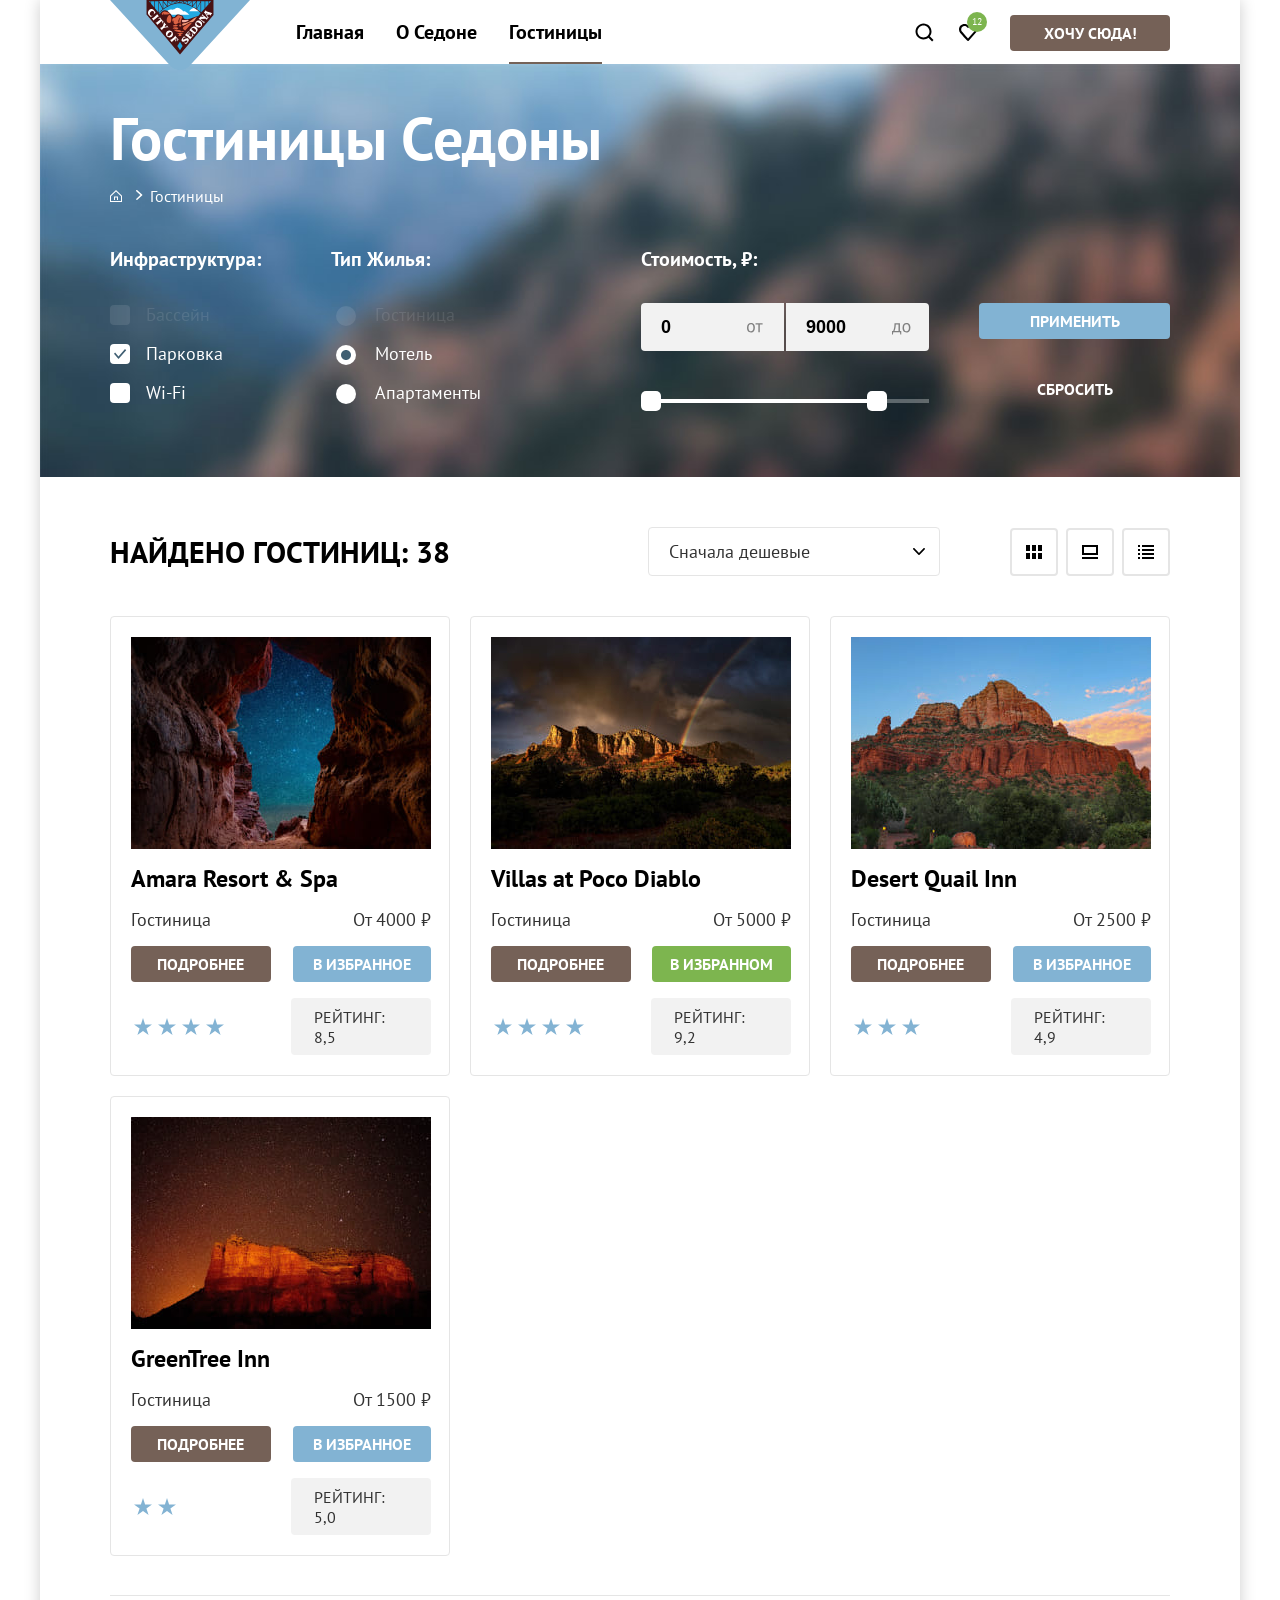
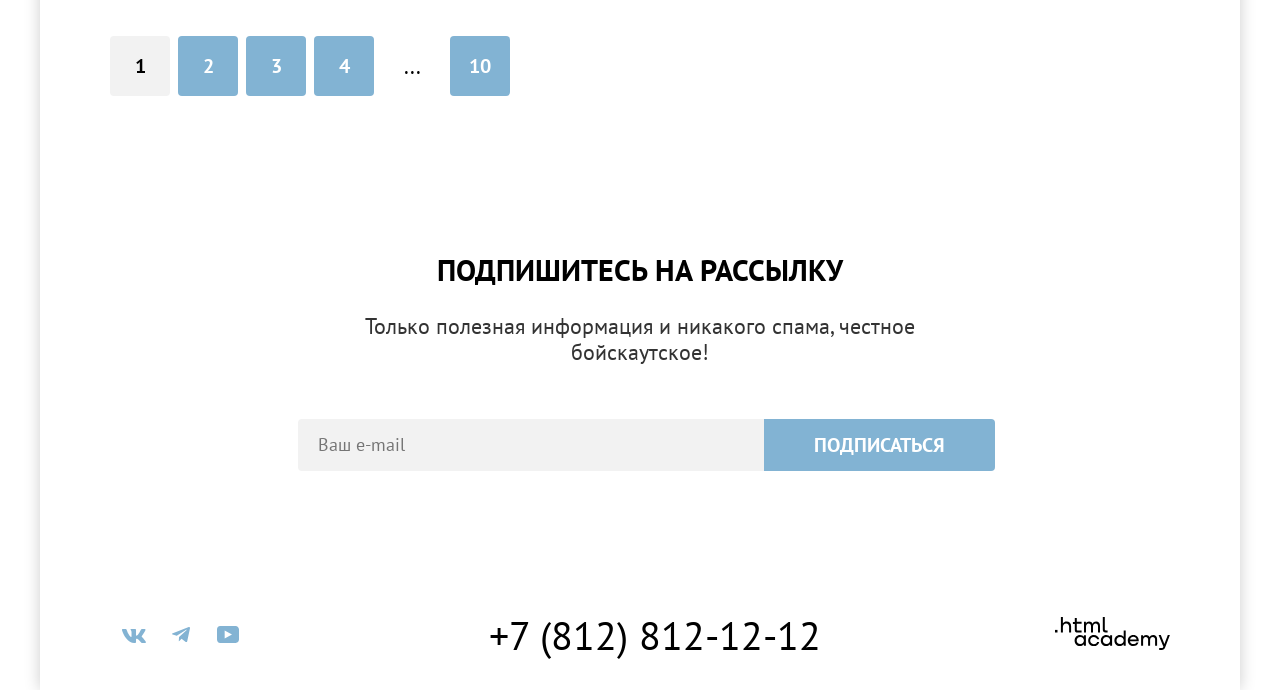
==== commit e1b8da59: "Добавляет верстку всех компонентов" ====
--- a/catalog.html
+++ b/catalog.html
@@ -12,7 +12,7 @@
     <div class="main-wrapper">
       <header class="main-header">
         <a class="logo" href="index.html">
-          <img  src="images/logo.svg" width="140" height="70" alt="Логотип Седона">
+          <img src="images/logo.svg" width="140" height="70" alt="Логотип Седона">
         </a>
         <nav class="navigation">
           <ul class="navigation-list">
@@ -28,11 +28,11 @@
           </ul>
         </nav>
         <ul class="navigation-user">
-          <li class="navigation-user-link navigation-user-link-search">
+          <li class="navigation-user-link">
             <a class="navigation-user-search" href="#">
               <span class="visually-hidden">Поиск</span></a>
           </li>
-          <li class="navigation-user-link navigation-user-link-favourites">
+          <li class="navigation-user-link">
             <a class="navigation-user-favourites" href="#">
               <span class="visually-hidden">Избранное</span></a>
             <span class="favourites">12</span>
@@ -61,19 +61,16 @@
               <legend class="infrastructure-title">Инфраструктура:</legend>
               <ul class="infrastructure-list">
                 <li class="infrastructure-item">
-                  <label>
-                    <input type="checkbox" name="pool" id="pool" checked>Бассейн
-                  </label>
+                  <input type="checkbox" name="pool" id="pool" disabled>
+                  <label for="pool">Бассейн</label>
                 </li>
                 <li class="infrastructure-item">
-                  <label>
-                    <input type="checkbox" name="parking" id="parking" checked>Парковка
-                  </label>
+                  <input type="checkbox" name="parking" id="parking" checked>
+                  <label for="parking">Парковка</label>
                 </li>
                 <li class="infrastructure-item">
-                  <label>
-                    <input type="checkbox" name="wifi" id="wifi">Wi-Fi
-                  </label>
+                  <input type="checkbox" name="wifi" id="wifi">
+                  <label for="wifi">Wi-Fi</label>
                 </li>
               </ul>
             </fieldset>
@@ -81,30 +78,36 @@
               <legend class="type-of-housing-title">Тип Жилья:</legend>
               <ul class="type-of-housing-list">
                 <li class="type-of-housing-item">
-                  <label>
-                    <input type="radio" name="type-of-housing" value="hotel" checked>Гостиница
-                  </label>
+                  <input type="radio" name="type-of-housing" value="hotel" id="hotel" disabled>
+                  <label for="hotel">Гостиница</label>
+                </li>
+                <li class=" type-of-housing-item">
+                  <input type="radio" name="type-of-housing" id="motel" value="motel" checked>
+                  <label for="motel">Мотель</label>
                 </li>
                 <li class="type-of-housing-item">
-                  <label>
-                    <input type="radio" name="type-of-housing" value="motel">Мотель
-                  </label>
-                </li>
-                <li class="type-of-housing-item">
-                  <label>
-                    <input type="radio" name="type-of-housing" value="apartments">Апартаменты
-                  </label>
+                  <input type="radio" name="type-of-housing" id="apartments" value="apartments">
+                  <label for="apartments">Апартаменты</label>
                 </li>
               </ul>
             </fieldset>
             <fieldset class="cost">
               <legend class="cost-title">Стоимость, <span>₽</span>:</legend>
-              <div class="card-container">
-                <div class="card-content">
-                  <input type="text" id="first" placeholder="от" value="0">
-                  <input type="text" id="second" placeholder="до" value="9000">
+              <div class="range">
+                <div class="range-wrapper-inputs">
+                  <label class="range-wrapper-input">
+                    <input class="range-input" type="number" name="min-price" value="0">
+                  </label>
+                  <label class="range-wrapper-input">
+                    <input class="range-input" type="number" name="max-price" value="9000">
+                  </label>
                 </div>
-                <!-- здесь будет двойной слайдер -->
+                <div class="range-scale">
+                  <div class="range-bar" style="left: 0; width: 226px">
+                    <button type="button" class="range-toggle range-toggle-min"></button>
+                    <button type="button" class="range-toggle range-toggle-max"></button>
+                  </div>
+                </div>
               </div>
             </fieldset>
             <div class="hotel-filter-buttons">
@@ -121,7 +124,7 @@
               <span class="search-result-hotels">38</span>
             </p>
           </div>
-          <select name="search-result-select" aria-label="Сортировка">
+          <select class="search-result-select" name="search-result-select" aria-label="Сортировка">
             <option value="" selected>Сначала дешевые</option>
             <option value="">Сначала дорогие</option>
           </select>
@@ -151,7 +154,7 @@
                 <p class="catalog-item-price">От 4000 ₽</p>
                 <a class="catalog-item-link" href="#">Подробнее</a>
                 <button class="catalog-item-btn" type="button">В избранное</button>
-                <p class="catalog-item-rating-stars" style="width: 92px;"><span class="visually-hidden">4 звезды</span></p>
+                <p class="catalog-item-rating-stars stars-4"><span class="visually-hidden">4 звезды</span></p>
                 <p class="catalog-item-rating">Рейтинг: 8,5</p>
               </div>
             </li>
@@ -165,8 +168,8 @@
                 <p class="catalog-item-type">Гостиница</p>
                 <p class="catalog-item-price">От 5000 ₽</p>
                 <a class="catalog-item-link" href="#">Подробнее</a>
-                <button class="catalog-item-btn" type="button">В избранное</button>
-                <p class="catalog-item-rating-stars" style="width: 96px;"><span class="visually-hidden">4 звезды</span></p>
+                <button class="catalog-item-btn catalog-item-btn-chosen" type="button">В избранном</button>
+                <p class="catalog-item-rating-stars stars-4"><span class="visually-hidden">4 звезды</span></p>
                 <p class="catalog-item-rating">Рейтинг: 9,2</p>
               </div>
             </li>
@@ -181,7 +184,7 @@
                 <p class="catalog-item-price">От 2500 ₽</p>
                 <a class="catalog-item-link" href="#">Подробнее</a>
                 <button class="catalog-item-btn" type="button">В избранное</button>
-                <p class="catalog-item-rating-stars" style="width: 72px;"><span class="visually-hidden">3 звезды</span></p>
+                <p class="catalog-item-rating-stars stars-3"><span class="visually-hidden">3 звезды</span></p>
                 <p class="catalog-item-rating">Рейтинг: 4,9</p>
               </div>
             </li>
@@ -196,7 +199,7 @@
                 <p class="catalog-item-price">От 1500 ₽</p>
                 <a class="catalog-item-link" href="#">Подробнее</a>
                 <button class="catalog-item-btn" type="button">В избранное</button>
-                <p class="catalog-item-rating-stars" style="width: 48px;"><span class="visually-hidden">2 звезды</span></p>
+                <p class="catalog-item-rating-stars stars-2""><span class=" visually-hidden">2 звезды</span></p>
                 <p class="catalog-item-rating">Рейтинг: 5,0</p>
               </div>
             </li>
@@ -262,10 +265,11 @@
               <span class="visually-hidden">Ютуб</span></a>
           </li>
         </ul>
-        <a class="phone" href="tel:+78128121212">+7(812)812-12-12</a>
+        <a class="phone" href="tel:+78128121212">+7 (812) 812-12-12</a>
         <a class="logo-htmlacademy" href="https://htmlacademy.ru/intensive/htmlcss">
-          <svg class="icon-htmlacademy" width="115" height="33" viewBox="0 0 115 33" fill="currentColor" xmlns="http://www.w3.org/2000/svg">
-            <path d="M0 12.9V15.5H2.5V12.9H0Z"  />
+          <svg class="icon-htmlacademy" width="115" height="33" viewBox="0 0 115 33" fill="currentColor"
+            xmlns="http://www.w3.org/2000/svg">
+            <path d="M0 12.9V15.5H2.5V12.9H0Z" />
             <path
               d="M11.6 4.5C10 4.5 8.8 5.2 8 6.2H7.9V0H5.9V15.5H7.9V10.2C7.9 8.1 9.2 6.6 11.2 6.6C13 6.6 14.1 8 14.1 9.8V15.5H16.1V9.4C16.2 6.4 14.3 4.5 11.6 4.5Z" />
             <path
@@ -292,6 +296,147 @@
           <span class="visually-hidden">Логотип HTML Academy</span>
         </a>
       </footer>
+      <div class="modal-container modal-container-close">
+        <div class="modal">
+          <button class="modal-close-button" type="button">
+            <span class="visually-hidden">Закрыть</span>
+          </button>
+          <div class="modal-content">
+            <h2 class="modal-title">Поиск гостиницы в Седоне</h2>
+            <form class="modal-filter" action="http://echo.htmlacademy.ru" method="post">
+              <div class="date-in-wrapper">
+                <label class="date-in" for="date-input">Дата Заезда:</label>
+                <input class="date-input date-input-in" type="text" name="date-in" id="date-input" value="27 апреля 2020"
+                  placeholder="Выберите дату" aria-label="Дата заезда">
+                <button class="calendar" type="button" aria-label="Открыть календарь">
+                  <svg class="calendar-icon" width="16" height="15" viewBox="0 0 16 15" fill="currentColor"
+                    xmlns="http://www.w3.org/2000/svg">
+                    <path
+                      d="M5.75 10C6.05 10 6.25 9.8 6.25 9.5C6.25 9.2 6.05 9 5.75 9C5.45 9 5.25 9.2 5.25 9.5C5.25 9.8 5.45 10 5.75 10Z" />
+                    <path
+                      d="M15 2H13V0H12V2H4V0H3V2H1C0.4 2 0 2.4 0 3V14C0 14.5 0.4 15 1 15H15C15.5 15 16 14.5 16 14V3C16 2.4 15.5 2 15 2ZM15 14H1V7H15V14ZM1 6V3H3V5H4V3H12V5H13V3H15V6H1Z" />
+                    <path
+                      d="M8 10C8.3 10 8.5 9.8 8.5 9.5C8.5 9.2 8.3 9 8 9C7.7 9 7.5 9.2 7.5 9.5C7.5 9.8 7.7 10 8 10Z" />
+                    <path
+                      d="M10.25 10C10.55 10 10.75 9.8 10.75 9.5C10.75 9.2 10.55 9 10.25 9C9.95 9 9.75 9.2 9.75 9.5C9.75 9.8 9.95 10 10.25 10Z" />
+                    <path
+                      d="M5.75 11C5.45 11 5.25 11.2 5.25 11.5C5.25 11.8 5.45 12 5.75 12C6.05 12 6.25 11.8 6.25 11.5C6.25 11.2 6.05 11 5.75 11Z" "/>
+                    <path d=" M3.5 10C3.8 10 4 9.8 4 9.5C4 9.2 3.8 9 3.5 9C3.2 9 3 9.2 3 9.5C3 9.8 3.2 10 3.5 10Z" />
+                    <path
+                      d="M3.5 11C3.2 11 3 11.2 3 11.5C3 11.8 3.2 12 3.5 12C3.8 12 4 11.8 4 11.5C4 11.2 3.8 11 3.5 11Z" />
+                    <path
+                      d="M8 11C7.7 11 7.5 11.2 7.5 11.5C7.5 11.8 7.7 12 8 12C8.3 12 8.5 11.8 8.5 11.5C8.5 11.2 8.3 11 8 11Z" />
+                    <path
+                      d="M10.25 11C9.95 11 9.75 11.2 9.75 11.5C9.75 11.8 9.95 12 10.25 12C10.55 12 10.75 11.8 10.75 11.5C10.75 11.2 10.55 11 10.25 11Z" />
+                    <path
+                      d="M12.5 10C12.8 10 13 9.8 13 9.5C13 9.2 12.8 9 12.5 9C12.2 9 12 9.2 12 9.5C12 9.8 12.2 10 12.5 10Z"
+                      fill="black" />
+                    <path
+                      d="M12.5 11C12.2 11 12 11.2 12 11.5C12 11.8 12.2 12 12.5 12C12.8 12 13 11.8 13 11.5C13 11.2 12.8 11 12.5 11Z" />
+                  </svg>
+                </button>
+                <p class="date-alert date-in-error date-alert--visible">Мы не может отправить вас в прошлое.</p>
+              </div>
+              <div class="date-out-wrapper">
+                <label class="date-out" for="date-out">Дата Выезда:</label>
+                <input class="date-input date-input-out" type="text" name="date-out" id="date-out" value="1 сентября 2023"
+                  placeholder="Выберите дату" aria-label="Дата выезда">
+                <button class="calendar" type="button" aria-label="Открыть календарь">
+                  <svg class="calendar-icon" width="16" height="15" viewBox="0 0 16 15" fill="currentColor"
+                    xmlns="http://www.w3.org/2000/svg">
+                    <path
+                      d="M5.75 10C6.05 10 6.25 9.8 6.25 9.5C6.25 9.2 6.05 9 5.75 9C5.45 9 5.25 9.2 5.25 9.5C5.25 9.8 5.45 10 5.75 10Z" />
+                    <path
+                      d="M15 2H13V0H12V2H4V0H3V2H1C0.4 2 0 2.4 0 3V14C0 14.5 0.4 15 1 15H15C15.5 15 16 14.5 16 14V3C16 2.4 15.5 2 15 2ZM15 14H1V7H15V14ZM1 6V3H3V5H4V3H12V5H13V3H15V6H1Z" />
+                    <path
+                      d="M8 10C8.3 10 8.5 9.8 8.5 9.5C8.5 9.2 8.3 9 8 9C7.7 9 7.5 9.2 7.5 9.5C7.5 9.8 7.7 10 8 10Z" />
+                    <path
+                      d="M10.25 10C10.55 10 10.75 9.8 10.75 9.5C10.75 9.2 10.55 9 10.25 9C9.95 9 9.75 9.2 9.75 9.5C9.75 9.8 9.95 10 10.25 10Z" />
+                    <path
+                      d="M5.75 11C5.45 11 5.25 11.2 5.25 11.5C5.25 11.8 5.45 12 5.75 12C6.05 12 6.25 11.8 6.25 11.5C6.25 11.2 6.05 11 5.75 11Z" "/>
+                    <path d=" M3.5 10C3.8 10 4 9.8 4 9.5C4 9.2 3.8 9 3.5 9C3.2 9 3 9.2 3 9.5C3 9.8 3.2 10 3.5 10Z" />
+                    <path
+                      d="M3.5 11C3.2 11 3 11.2 3 11.5C3 11.8 3.2 12 3.5 12C3.8 12 4 11.8 4 11.5C4 11.2 3.8 11 3.5 11Z" />
+                    <path
+                      d="M8 11C7.7 11 7.5 11.2 7.5 11.5C7.5 11.8 7.7 12 8 12C8.3 12 8.5 11.8 8.5 11.5C8.5 11.2 8.3 11 8 11Z" />
+                    <path
+                      d="M10.25 11C9.95 11 9.75 11.2 9.75 11.5C9.75 11.8 9.95 12 10.25 12C10.55 12 10.75 11.8 10.75 11.5C10.75 11.2 10.55 11 10.25 11Z" />
+                    <path
+                      d="M12.5 10C12.8 10 13 9.8 13 9.5C13 9.2 12.8 9 12.5 9C12.2 9 12 9.2 12 9.5C12 9.8 12.2 10 12.5 10Z"
+                      fill="black" />
+                    <path
+                      d="M12.5 11C12.2 11 12 11.2 12 11.5C12 11.8 12.2 12 12.5 12C12.8 12 13 11.8 13 11.5C13 11.2 12.8 11 12.5 11Z" />
+                  </svg>
+                </button>
+                <p class="date-alert date-out-error date-alert--visible">На эти даты есть свободные номера. Пока есть.
+                </p>
+              </div>
+              <div class="number-of-people">
+                <div class="adults-wrapper">
+                  <label class="adults" for="adults-quantity">Взрослые:</label>
+                  <button class="less" type="button">
+                    <div class="less-icon-wrapper">
+                      <svg class="less-icon" width="14" height="2" viewBox="0 0 14 2" fill="currentColor"
+                        xmlns="http://www.w3.org/2000/svg">
+                        <path d="M0 0L0 2L14 2V0L0 0Z" />
+                      </svg>
+                    </div>
+                    <span class="visually-hidden">Меньше</span>
+                  </button>
+                  <input class="quantity" type="number" name="adults" id="adults-quantity" value="2">
+                  <button class="more" type="button">
+                    <div class="more-icon-wrapper">
+                      <svg class="more-icon" width="14" height="14" viewBox="0 0 14 14" fill="currentColor"
+                        xmlns="http://www.w3.org/2000/svg">
+                        <path d="M14 6H8V0H6V6H0V8H6V14H8V8H14V6Z" />
+                      </svg>
+                    </div>
+                    <span class="visually-hidden">Больше</span>
+                  </button>
+                </div>
+                <div class="childs-wrapper">
+                  <span class="childs">
+                    <label class="childs" for="childs-quantity">Дети:</label>
+                    <span class="tooltip">
+                      <button class="tooltip-toggle" type="button" aria-labelledby="tooltip-label-date">
+                        <svg class="tooltip-icon" width="26" height="26" viewBox="0 0 26 26" fill="none"
+                          xmlns="http://www.w3.org/2000/svg">
+                          <circle cx="13" cy="13" r="13" fill="#83B3D3" />
+                          <path fill-rule="evenodd" clip-rule="evenodd" d="M12 7H14V9H12V7ZM14 19H12V10H14V19Z"
+                            fill="white" />
+                        </svg>
+                      </button>
+                      <span class="tooltip-text" role="tooltip" id="tooltip-label-date">Укажите количество детей,
+                        которые будут с вами, возраст которых от 6 до
+                        18 лет. Дети до 6 лет размещаются бесплатно.</span>
+                    </span>
+                  </span>
+                  <button class="less" type="button">
+                    <div class="less-icon-wrapper">
+                      <svg class="less-icon" width="14" height="2" viewBox="0 0 14 2" fill="currentColor"
+                        xmlns="http://www.w3.org/2000/svg">
+                        <path d="M0 0L0 2L14 2V0L0 0Z" />
+                      </svg>
+                    </div>
+                    <span class="visually-hidden">Меньше</span>
+                  </button>
+                  <input class="quantity" type="number" name="childs" id="childs-quantity" value="2">
+                  <button class="more" type="button">
+                    <div class="more-icon-wrapper">
+                      <svg class="more-icon" width="14" height="14" viewBox="0 0 14 14" fill="currentColor"
+                        xmlns="http://www.w3.org/2000/svg">
+                        <path d="M14 6H8V0H6V6H0V8H6V14H8V8H14V6Z" />
+                      </svg>
+                    </div>
+                    <span class="visually-hidden">Больше</span>
+                  </button>
+                </div>
+              </div>
+              <button class="modal-search-button" type="submit">Найти</button>
+            </form>
+          </div>
+        </div>
+      </div>
     </div>
   </body>
 
--- a/styles/styles.css
+++ b/styles/styles.css
@@ -64,11 +64,11 @@
   width: 140px;
   height: 70px;
   z-index: 1;
+  transition: transform 0.3s ease;
 }
 
 .main-header {
   display: flex;
-  align-items: center;
   min-height: 64px;
   padding: 0 70px;
   margin-bottom: -6px;
@@ -89,7 +89,7 @@
   left: 16px;
   right: 16px;
   height: 2px;
-  bottom: 2px;
+  bottom: 0;
   background-color: #756257;
 }
 
@@ -110,20 +110,35 @@
   justify-content: end;
   margin-left: auto;
   width: 370px;
-  align-items: center;
-}
-
-.navigation-user-link-search {
+}
+
+.navigation-user-search {
   background-image: url("../images/icons/search.svg");
   background-repeat: no-repeat;
   background-position: center;
-}
-
-.navigation-user-link-favourites {
+  transition: transform 0.3s ease;
+}
+
+.navigation-user-favourites {
   margin-right: 20px;
   background-image: url("../images/icons/heart.svg");
   background-repeat: no-repeat;
   background-position: center;
+  transition: transform 0.3s ease;
+}
+
+.navigation-user-search:hover,
+.navigation-user-search:focus-visible,
+.navigation-user-favourites:hover,
+.navigation-user-favourites:focus-visible {
+  opacity: 0.6;
+  transform: scale(1.2);
+}
+
+.navigation-user-search:active,
+.navigation-user-favourites:active {
+  opacity: 0.3;
+  transform: scale(0.95);
 }
 
 .favourites {
@@ -132,14 +147,15 @@
   top: 12px;
   left: 45%;
   background-color: #7db54f;
-  border-radius: 50%;
+  border-radius: 100vw;
   font-size: 10px;
   line-height: 10px;
   color: #ffffff;
-  width: 20px;
+  min-width: 20px;
   height: 20px;
   text-align: center;
   align-content: center;
+  padding: 5px;
 }
 
 .navigation-link {
@@ -151,7 +167,23 @@
   text-decoration: none;
   list-style-type: none;
   padding: 20px 16px;
-}
+  transition: transform 0.3s ease;
+}
+
+.navigation-link:hover,
+.navigation-link:focus-visible,
+.logo:hover,
+.logo:focus-visible {
+  opacity: 0.6;
+  transform: scale(1.05);
+}
+
+.navigation-link:active,
+.logo:active {
+  opacity: 0.3;
+  transform: scale(0.95);
+}
+
 
 .navigation-user-search,
 .navigation-user-favourites {
@@ -175,14 +207,16 @@
   color: #ffffff;
   border-radius: 4px;
   text-align: center;
+  transition: transform 0.3s ease;
+  margin-top: 15px;
 }
 
 .navigation-user-btn:hover,
-.navigation-user-btn:focus,
+.navigation-user-btn:focus-visible,
 .search-button:hover,
-.search-button:focus,
+.search-button:focus-visible,
 .catalog-item-link:hover,
-.catalog-item-link:focus {
+.catalog-item-link:focus-visible {
   background-color: #615048;
 }
 
@@ -191,6 +225,16 @@
 .catalog-item-link:active {
   background-color: #756157;
   color: rgba(255, 255, 255, 0.3);
+}
+
+.search-button:disabled,
+.subscribe-button:disabled,
+.hotels-filter-btn:disabled,
+.catalog-item-btn:disabled {
+  background-color: #e5e5e5;
+  color: #ffffff;
+  cursor: not-allowed;
+  pointer-events: none;
 }
 
 .disabled {
@@ -206,7 +250,7 @@
     url("../images/index-background.jpg");
   background-repeat: no-repeat, no-repeat;
   background-position: bottom, center;
-  background-size: 100% auto, cover;
+  background-size: auto, cover;
   background-color: rgba(131, 179, 211, 0.60);
   padding: 51px 371px 80px 371px;
 }
@@ -254,6 +298,7 @@
   align-items: center;
   text-align: center;
   padding: 0 85px;
+  width: 400px;
 }
 
 .reasons-item {
@@ -305,7 +350,7 @@
   display: block;
   width: 75px;
   height: 72px;
-  margin-bottom: 24px;
+  margin-bottom: 30px;
   background-repeat: no-repeat;
   background-position: center;
   background-size: contain;
@@ -332,15 +377,14 @@
 }
 
 .reasons-title,
-.service-title,
-.interested-title,
-.subscribe-title,
 .search-result-hotels,
-.subscribe-catalog-title {
+.subscribe-catalog-title,
+.modal-title {
   font-size: 30px;
   line-height: 36px;
   font-weight: 700;
   text-transform: uppercase;
+  margin: 0 0 25px 0;
 }
 
 .reason-text,
@@ -351,6 +395,7 @@
   color: #333333;
   font-size: 22px;
   line-height: 26px;
+  margin: 0;
 }
 
 .reasons-item-text {
@@ -359,38 +404,22 @@
 
 .reasons-item-title {
   margin: 0 0 62px 0;
-}
-
-.reasons-item-title-wrapper {
   position: relative;
 }
 
-.reasons-item-title-wrapper::after {
+.reasons-item-title::after {
   content: "";
   position: absolute;
   width: 60px;
   height: 2px;
-  bottom: 2px;
+  bottom: -30px;
   background-color: rgba(255, 255, 255, 0.3);
-  top: 50%;
-}
-
-.reasons-item,
-.reasons-item-lightblue {
-  position: relative;
-}
-
-.reasons-item::after,
-.reasons-item-lightblue::after {
-  content: "";
-  position: absolute;
-  width: 60px;
-  height: 2px;
-  bottom: 2px;
+  left: 50%;
+  transform: translateX(-50%);
+}
+
+.reasons-item-title-nopicture:after {
   background-color: rgba(0, 0, 0, 0.3);
-  top: 50%;
-  transform: translateX(30px);
-  right: 50%;
 }
 
 .reasons-item-title,
@@ -399,6 +428,16 @@
   line-height: 28px;
   font-weight: 700;
   text-transform: uppercase;
+}
+
+.service-title,
+.interested-title,
+.subscribe-title{
+  font-size: 30px;
+  line-height: 36px;
+  font-weight: 700;
+  text-transform: uppercase;
+  margin: 0 0 20px 0;
 }
 
 .service-item-text {
@@ -436,6 +475,7 @@
   border: none;
   border-radius: 4px;
   cursor: pointer;
+  transition: transform 0.3s ease;
 }
 
 .subscribe-button {
@@ -445,14 +485,15 @@
   cursor: pointer;
   margin: 0;
   border: none;
+  transition: transform 0.3s ease;
 }
 
 .subscribe-button:hover,
-.subscribe-button:focus,
+.subscribe-button:focus-visible,
 .hotels-filter-btn:hover,
-.hotels-filter-btn:focus,
+.hotels-filter-btn:focus-visible,
 .catalog-item-btn:hover,
-.catalog-item-btn:focus {
+.catalog-item-btn:focus-visible {
   background-color: #68a2ca;
 }
 
@@ -503,7 +544,8 @@
   display: flex;
   justify-content: space-between;
   align-items: center;
-  padding: 40px 0 30px;
+  margin: 40px 0 30px;
+  padding: 5px 0;
 }
 
 .social-list {
@@ -526,23 +568,24 @@
 .icon-vk,
 .icon-tg,
 .icon-youtube {
-  color: #83b3d3;
+  fill: #83b3d3;
+  transition: transform 0.3s ease;
 }
 
 
 .icon-vk:hover,
 .icon-tg:hover,
 .icon-youtube:hover,
-.icon-vk:focus,
-.icon-tg:focus,
-.icon-youtube:focus {
-  color: #68a2ca;
+.icon-vk:focus-visible,
+.icon-tg:focus-visible,
+.icon-youtube:focus-visible {
+  fill: #68a2ca;
 }
 
 .icon-vk:active,
 .icon-tg:active,
 .icon-youtube:active {
-  color: rgba(104, 162, 202, 0.3);
+  fill: rgba(104, 162, 202, 0.3);
 }
 
 .phone {
@@ -552,29 +595,41 @@
   line-height: 40px;
   color: #000000;
   text-decoration: none;
+  transition: transform 0.3s ease;
+  padding-left: 30px;
+}
+
+.phone:hover,
+.phone:focus-visible {
+  color: #756157;
+}
+
+.phone:active {
+  color: rgba(117, 97, 87, 0.3);
 }
 
 .logo-htmlacademy {
   width: 240px;
   margin-right: 70px;
   text-align: end;
+  transition: transform 0.3s ease;
 }
 
 .icon-htmlacademy {
-  color: #000000;
+  fill: #000000;
 }
 
 .icon-htmlacademy:hover,
-.icon-htmlacademy:focus,
-.phone:hover,
-.phone:focus {
-  color: #756157;
+.icon-htmlacademy:focus-visible {
+  fill: #756157;
 }
 
 .icon-htmlacademy:active,
 .phone:active {
-  color: rgba(117, 97, 87, 0.3);
-}
+  fill: rgba(117, 97, 87, 0.3);
+}
+
+
 
 /* Каталог */
 .catalog-filter {
@@ -645,14 +700,16 @@
   margin: 0;
 }
 
-.infrastructure-item label {
+.infrastructure-item,
+.type-of-housing-item {
   display: flex;
   gap: 16px;
   align-items: center;
-  cursor: pointer;
-}
-
-.infrastructure-item:not(:last-child) {
+  transition: transform 0.3s ease;
+}
+
+.infrastructure-item:not(:last-child),
+.type-of-housing-item:not(:last-child) {
   margin-bottom: 16px;
 }
 
@@ -663,29 +720,48 @@
   border: none;
   border-radius: 4px;
   background-color: #ffffff;
-  cursor: pointer;
   margin: 0;
 }
 
 .infrastructure-item input:checked {
   background-image: url("../images/icons/checkmark.svg");
   background-repeat: no-repeat;
-  background-position: center;
-}
-
-.infrastructure-item input:hover,
-.type-of-housing-item input:hover {
+  background-position: center center;
+}
+
+.infrastructure-item:hover input:not([disabled]),
+.type-of-housing-item:hover input:not([disabled]) {
   background-color: rgba(255, 255, 255, 0.6);
 }
 
-.infrastructure-item input:focus,
-.type-of-housing-item input:focus {
+.infrastructure-item:hover input:not([disabled]) + label,
+.type-of-housing-item:hover input:not([disabled]) + label {
+  color: rgba(255, 255, 255, 0.6);
+}
+
+.infrastructure-item input:focus-visible,
+.type-of-housing-item input:focus-visible {
   outline: 2px solid #83b3d3;
 }
 
-.infrastructure-item input:active,
-.type-of-housing-item input:active {
+.infrastructure-item:active input:not([disabled]),
+.type-of-housing-item:active input:not([disabled]) {
   background-color: rgba(255, 255, 255, 0.3);
+}
+
+.infrastructure-item:active input:not([disabled]) + label,
+.type-of-housing-item:active input:not([disabled]) + label {
+  color: rgba(255, 255, 255, 0.3);
+}
+
+.infrastructure-item input[disabled],
+.type-of-housing-item input[disabled] {
+  opacity: 0.1;
+}
+
+.infrastructure-item input[disabled] + label,
+.type-of-housing-item input[disabled] + label {
+  opacity: 0.1;
 }
 
 .type-of-housing {
@@ -698,17 +774,6 @@
 .type-of-housing-list {
   padding: 0;
   margin: 0;
-}
-
-.type-of-housing-item label{
-  display: flex;
-  gap: 16px;
-  align-items: center;
-  cursor: pointer;
-}
-
-.type-of-housing-item:not(:last-child) {
-  margin-bottom: 16px;
 }
 
 .type-of-housing-item input {
@@ -718,7 +783,6 @@
   border: none;
   border-radius: 50%;
   background-color: #ffffff;
-  cursor: pointer;
 }
 
 .type-of-housing-item input:checked {
@@ -731,7 +795,7 @@
   border: none;
   margin: 0;
   padding: 0;
-  max-width: 288px;
+  width: 288px;
   margin-right: 50px;
 }
 
@@ -752,29 +816,85 @@
   margin-right: auto;
 }
 
-.card-container {
-  width: 286px;
-}
-
-.card-content {
-  display: flex;
-}
-
-.card-content input {
+.range {
+  width: 288px;
+}
+
+.range-wrapper-inputs {
+  display: grid;
+  grid-template-columns: 1fr 1fr;
+  gap: 2px;
+}
+
+.range-wrapper-inputs input {
   font-size: 18px;
   line-height: 24px;
   font-weight: 700;
   background-color: #f2f2f2;
   padding: 12px 0 12px 20px;
-  width: 141px;
-}
-
-.card-content input:first-child {
+  width: 143px;
+  margin-bottom: 48px;
+  border: none;
+}
+
+input[name="min-price"] {
   border-radius: 4px 0 0 4px;
-}
-
-.card-content input:last-child {
+  background-image: url("../images/icons/from.svg");
+  background-repeat: no-repeat;
+  background-position: 106px 20px;
+}
+
+input[name="max-price"] {
   border-radius: 0 4px 4px 0;
+  background-image: url("../images/icons/to.svg");
+  background-repeat: no-repeat;
+  background-position: 106px 20px;
+}
+
+.range-scale {
+  position: relative;
+  height: 4px;
+  background-color: rgba(255, 255, 255, 0.3);
+}
+
+.range-bar {
+  position: absolute;
+  height: 4px;
+  background-color: #ffffff;
+}
+
+.range-toggle {
+  position: absolute;
+  width: 20px;
+  height: 20px;
+  border-radius: 5px;
+  border: none;
+  background-color: #ffffff;
+  cursor: pointer;
+}
+
+.range-toggle:focus-visible {
+  outline: 3px solid #83b3d3;
+}
+
+.range-toggle:active {
+  outline: 2px solid #83b3d3;
+}
+
+.range-toggle-min {
+  left: 0;
+  top: -8px;
+}
+
+.range-toggle-max {
+  left: 226px;
+  top: -8px;
+}
+
+.range-input::-webkit-outer-spin-button,
+.range-input::-webkit-inner-spin-button {
+  appearance: none;
+  margin: 0;
 }
 
 .hotels-filter-btn,
@@ -811,13 +931,14 @@
   height: 36px;
   margin: 0;
   padding: 0;
+  transition: transform 0.3s ease;
 }
 
 .hotels-filter-btn-reset:hover {
-  color: #ffffff;
-}
-
-.hotels-filter-btn-reset:focus {
+  color: rgba(255, 255, 255, 0.6);
+}
+
+.hotels-filter-btn-reset:focus-visible {
   border: 3px solid #83b3d3;
   border-radius: 4px;
 }
@@ -861,6 +982,7 @@
   height: 48px;
   border: 2px solid #e5e5e5;
   border-radius: 4px;
+  transition: transform 0.3s ease;
 }
 
 .search-result-view-item:hover,
@@ -868,7 +990,7 @@
   border-color: #000000;
 }
 
-.search-result-view-item:focus {
+.search-result-view-item:focus-visible {
   border-color: #68a2ca;
 }
 
@@ -897,7 +1019,7 @@
   margin: 0;
 }
 
-.search-result select {
+.search-result-select {
   width: 292px;
   height: 49px;
   font-family: inherit;
@@ -908,13 +1030,19 @@
   border: 1px solid #e5e5e5;
   border-radius: 4px;
   appearance: none;
+  background-color: #ffffff;
   background-image: url("../images/icons/arrow-down.svg");
   background-repeat: no-repeat;
   background-position: 95% 50%;
+  transition: transform 0.3s ease;
+}
+
+.search-result-select option {
+  background-color: #ffffff;
 }
 
 .search-result select:hover,
-.search-result select:focus {
+.search-result select:focus-visible {
   border-color: #68a2ca;
 }
 
@@ -985,6 +1113,7 @@
   border-radius: 4px;
   align-self: center;
   margin: 0;
+  transition: transform 0.3s ease;
 }
 
 .catalog-item-btn {
@@ -995,6 +1124,35 @@
   border-radius: 4px;
   cursor: pointer;
   align-self: center;
+  transition: transform 0.3s ease;
+}
+
+.catalog-item-btn-chosen {
+  font-family: inherit;
+  padding: 8px 18px;
+  background-color: #7Db54f;
+  border: none;
+  border-radius: 4px;
+  cursor: pointer;
+  align-self: center;
+  transition: transform 0.3s ease;
+}
+
+.catalog-item-btn-chosen:hover,
+.catalog-item-btn-chosen:focus-visible {
+  background-color: #6c9e42;
+}
+
+.catalog-item-btn-chosen:active {
+  background-color: #7db54f;
+  color: rgba(255, 255, 255, 0.3);
+}
+
+.catalog-item-btn-chosen:disabled {
+  background-color: #e5e5e5;
+  color: #ffffff;
+  cursor: not-allowed;
+  pointer-events: none;
 }
 
 .catalog-item-title {
@@ -1003,6 +1161,7 @@
   font-weight: 700;
   color: #000000;
   margin: 0;
+  transition: transform 0.3s ease;
 }
 
 .catalog-item a {
@@ -1014,6 +1173,21 @@
   width: 100%;
   height: 212px;
   object-fit: cover;
+  transition: transform 0.3s ease;
+}
+
+.catalog-item img:hover,
+.catalog-item img:focus-visible,
+.catalog-item-title-link:hover,
+.catalog-item-title-link:focus-visible {
+  opacity: 0.5;
+  transform: scale(1.05);
+}
+
+.catalog-item img:active,
+.catalog-item-title-link:active {
+  opacity: 0.3;
+  transform: scale(0.95);
 }
 
 .catalog-item-type,
@@ -1034,6 +1208,26 @@
   background-position: left center;
   overflow: hidden;
   align-self: center;
+}
+
+.stars-1 {
+  width: 24px;
+}
+
+.stars-2 {
+  width: 48px;
+}
+
+.stars-3 {
+  width: 72px;
+}
+
+.stars-4 {
+  width: 96px;
+}
+
+.stars-5 {
+  width: 120px;
 }
 
 .catalog-item-rating {
@@ -1067,8 +1261,12 @@
   font-weight: 700;
 }
 
+.pagination-link {
+  transition: transform 0.3s ease;
+}
+
 .pagination-link:hover,
-.pagination-link:focus {
+.pagination-link:focus-visible {
   background-color: #68a2ca;
   border-radius: 4px;
 }
@@ -1104,11 +1302,398 @@
 .pagination-item-active a {
   color: #000000;
   background-color: #f2f2f2;
+  transition: transform 0.3s ease;
 }
 
 .pagination-item-active a:hover,
-.pagination-item-active a:focus,
+.pagination-item-active a:focus-visible,
 .pagination-item-active a:active {
   color: #000000;
   background-color: #f2f2f2;
 }
+
+/* Модальное окно */
+.modal-container {
+  position: fixed;
+  top: 0;
+  left: 0;
+  display: flex;
+  width: 100%;
+  height: 100%;
+  background-color: rgba(242, 242, 242, 0.8);
+  z-index: 2;
+}
+
+.modal {
+  width: 717px;
+  min-height: 576px;
+  background-color: #ffffff;
+  border-radius: 30px;
+  box-shadow: 0 25px 50px 0 rgba(0, 0, 0, 0.15);
+  padding: 64px 70px;
+  position: relative;
+  margin: auto;
+}
+
+.modal-title {
+  margin: 0 0 64px 0;
+  text-align: left;
+}
+
+.modal-content {
+  position: relative;
+}
+
+.modal-close-button {
+  position: absolute;
+  width: 52px;
+  height: 52px;
+  border-radius: 50%;
+  background-color: #f2f2f2;
+  border: none;
+  right: 52px;
+  padding: 0;
+  cursor: pointer;
+  top: 0;
+  margin-top: 63px;
+  z-index: 10;
+  transition: background-color 0.15s ease, transform 0.1s ease;
+  display: flex;
+  align-items: center;
+  justify-content: center;
+}
+
+.modal-close-button:after,
+.modal-close-button:before {
+  content: "";
+  display: block;
+  width: 20px;
+  height: 2px;
+  background-color: #000000;
+  position: absolute;
+  transform-origin: center center;
+}
+
+.modal-close-button::after {
+  transform: rotate(45deg);
+}
+
+.modal-close-button::before {
+  transform: rotate(-45deg);
+}
+
+.modal-close-button:hover {
+  background-color: #e6e6e6;
+}
+
+.modal-close-button:focus-visible {
+  outline: 3px solid #83b3d3;
+  background-color: #e6e6e6;
+}
+
+.modal-close-button:active {
+  background-color: #e6e6e6;
+}
+
+.modal-close-button:active::after,
+.modal-close-button:active::before {
+  background-color: #808080;
+}
+
+.date-in,
+.date-out,
+.adults,
+.childs {
+  font-size: 20px;
+  line-height: 24px;
+  font-weight: 700;
+  margin: 0;
+  padding: 12px 0;
+}
+
+.date-in-wrapper,
+.date-out-wrapper,
+.adults-wrapper,
+.childs-wrapper {
+  display: flex;
+}
+
+.date-in-wrapper,
+.date-out-wrapper {
+  margin-bottom: 48px;
+  position: relative;
+}
+
+span.childs + label {
+  position: relative;
+}
+
+.number-of-people {
+  display: flex;
+  justify-content: space-between;
+  margin-bottom: 48px;
+}
+
+.date-in,
+.date-out,
+.adults,
+.childs {
+  width: 137px;
+}
+
+.date-input {
+  font-family: inherit;
+  font-size: 18px;
+  line-height: 24px;
+  font-weight: 700;
+  width: 440px;
+  padding: 12px 60px 12px 20px;
+  border-radius: 4px;
+  border: none;
+  background-color: #f2f2f2;
+}
+
+.date-input:hover,
+.quantity:hover {
+  background-color: #e6e6e6;
+}
+
+.date-input:focus-visible,
+.quantity:focus-visible {
+  background-color: #e6e6e6;
+  outline: 3px solid #83b3d3;
+  z-index: 1;
+}
+
+.calendar {
+  position: absolute;
+  right: 22px;
+  top: 50%;
+  transform: translateY(-50%);
+  background: transparent;
+  border: none;
+  cursor: pointer;
+  padding: 0;
+  z-index: 3;
+  display: flex;
+  align-items: center;
+  justify-content: center;
+  transition: transform 0.1s ease, color 0.2s ease;
+}
+
+.calendar-icon {
+  width: 20px;
+  height: 20px;
+  padding: 2px 2px 3px 2px;
+  fill: #756157;
+  fill-opacity: 0.3;
+}
+
+.calendar:hover .calendar-icon,
+.date-input:hover + .calendar .calendar-icon {
+  fill: #000000;
+  fill-opacity: 1;
+}
+
+.calendar:focus-visible {
+  outline: 3px solid #83b3d3;
+  border-radius: 2px;
+  outline-offset: 2px;
+}
+
+.calendar:active .calendar-icon {
+  transform: scale(0.95);
+  fill: #756157;
+  fill-opacity: 0.3;
+}
+
+.date-alert {
+  font-size: 16px;
+  position: absolute;
+  top: 50px;
+  left: 157px;
+  margin: 0;
+  display: none;
+}
+
+.date-alert--visible {
+  display: block;
+}
+
+.date-in-error {
+  color: #ff5757;
+}
+
+.quantity {
+  font-family: inherit;
+  font-size: 18px;
+  line-height: 20px;
+  font-weight: 700;
+  width: 31px;
+  max-width: 60px;
+  border: none;
+  background-color: #f2f2f2;
+  text-align: center;
+  padding: 0 5px;
+}
+
+.quantity::-webkit-outer-spin-button,
+.quantity::-webkit-inner-spin-button {
+  -webkit-appearance: none;
+}
+
+.less-icon-wrapper,
+.more-icon-wrapper {
+  width: 20px;
+  height: 20px;
+  display: flex;
+  justify-content: center;
+  align-items: center;
+  position: relative;
+}
+
+.less,
+.more {
+  width: 40px;
+  height: 48px;
+  padding: 14px 10px;
+  position: relative;
+  cursor: pointer;
+  border: none;
+}
+
+.less {
+  border-radius: 4px 0 0 4px;
+}
+
+.more {
+  border-radius: 0 4px 4px 0;
+}
+
+.less-icon,
+.more-icon {
+  fill: #756157;
+  fill-opacity: 0.3;
+  transition: color 0.2s ease;
+}
+
+.less:hover svg,
+.more:hover svg {
+  fill: #000000;
+  fill-opacity: 1;
+}
+
+.less:focus-visible svg,
+.more:focus-visible svg {
+  fill: #000000;
+  fill-opacity: 1;
+}
+
+.less:focus-visible .less-icon-wrapper,
+.more:focus-visible .more-icon-wrapper {
+  outline: 3px solid #82b3d3;
+  border-radius: 4px;
+
+}
+
+.less:active svg,
+.more:active svg {
+  fill: #756157;
+  fill-opacity: 0.3;
+}
+
+.tooltip {
+  position: absolute;
+  width: 26px;
+  height: 26px;
+  margin-left: 10px;
+}
+
+.tooltip-toggle {
+  border: none;
+  background-color: transparent;
+  padding: 0;
+  margin: 0;
+  display: block;
+}
+
+.tooltip-icon {
+  width: 100%;
+  height: 100%;
+  display: block;
+}
+
+.tooltip-toggle:hover .tooltip-icon {
+  opacity: 0.8;
+  transform: scale(1.1);
+}
+
+.tooltip-text {
+  background-color: #333333;
+  box-shadow: 0 15px 30px 0 rgba(0, 0, 0, 0.3);
+  border-radius: 10px;
+  width: 256px;
+  font-size: 16px;
+  line-height: 20px;
+  color: #ffffff;
+  padding: 15px 18px 18px 22px;
+  position: absolute;
+  top: 100%;
+  margin-top: 15px;
+  left: 50%;
+  transform: translateX(-50%);
+  display: none;
+}
+
+.tooltip-text::after {
+  content: "";
+  background-image: url("../images/icons/tooltip-arrow.svg");
+  background-repeat: no-repeat;
+  width: 19px;
+  height: 9px;
+  position: absolute;
+  bottom: 100%;
+  left: 0;
+  right: 0;
+  margin-left: auto;
+  margin-right: auto;
+}
+
+.tooltip-toggle:hover + .tooltip-text,
+.tooltip-toggle:focus + .tooltip-text {
+  display: block;
+}
+
+.modal-search-button {
+  padding: 18px 250px;
+  width: 100%;
+  height: 60px;
+  background-color: #83b3d3;
+  border-radius: 10px;
+  border: none;
+  color: #ffffff;
+  font-family: inherit;
+  font-size: 20px;
+  line-height: 24px;
+  font-weight: 700;
+  text-transform: uppercase;
+  cursor: pointer;
+}
+
+.modal-search-button:hover {
+  background-color: #68a2ca;
+}
+
+.modal-search-button:focus-visible {
+  background-color: #68a2ca;
+}
+
+.modal-search-button:active {
+  background-color: #68a2ca;
+  color: rgba(255, 255, 255, 0.3)
+}
+
+
+.modal-container-close {
+  display: none;
+}
